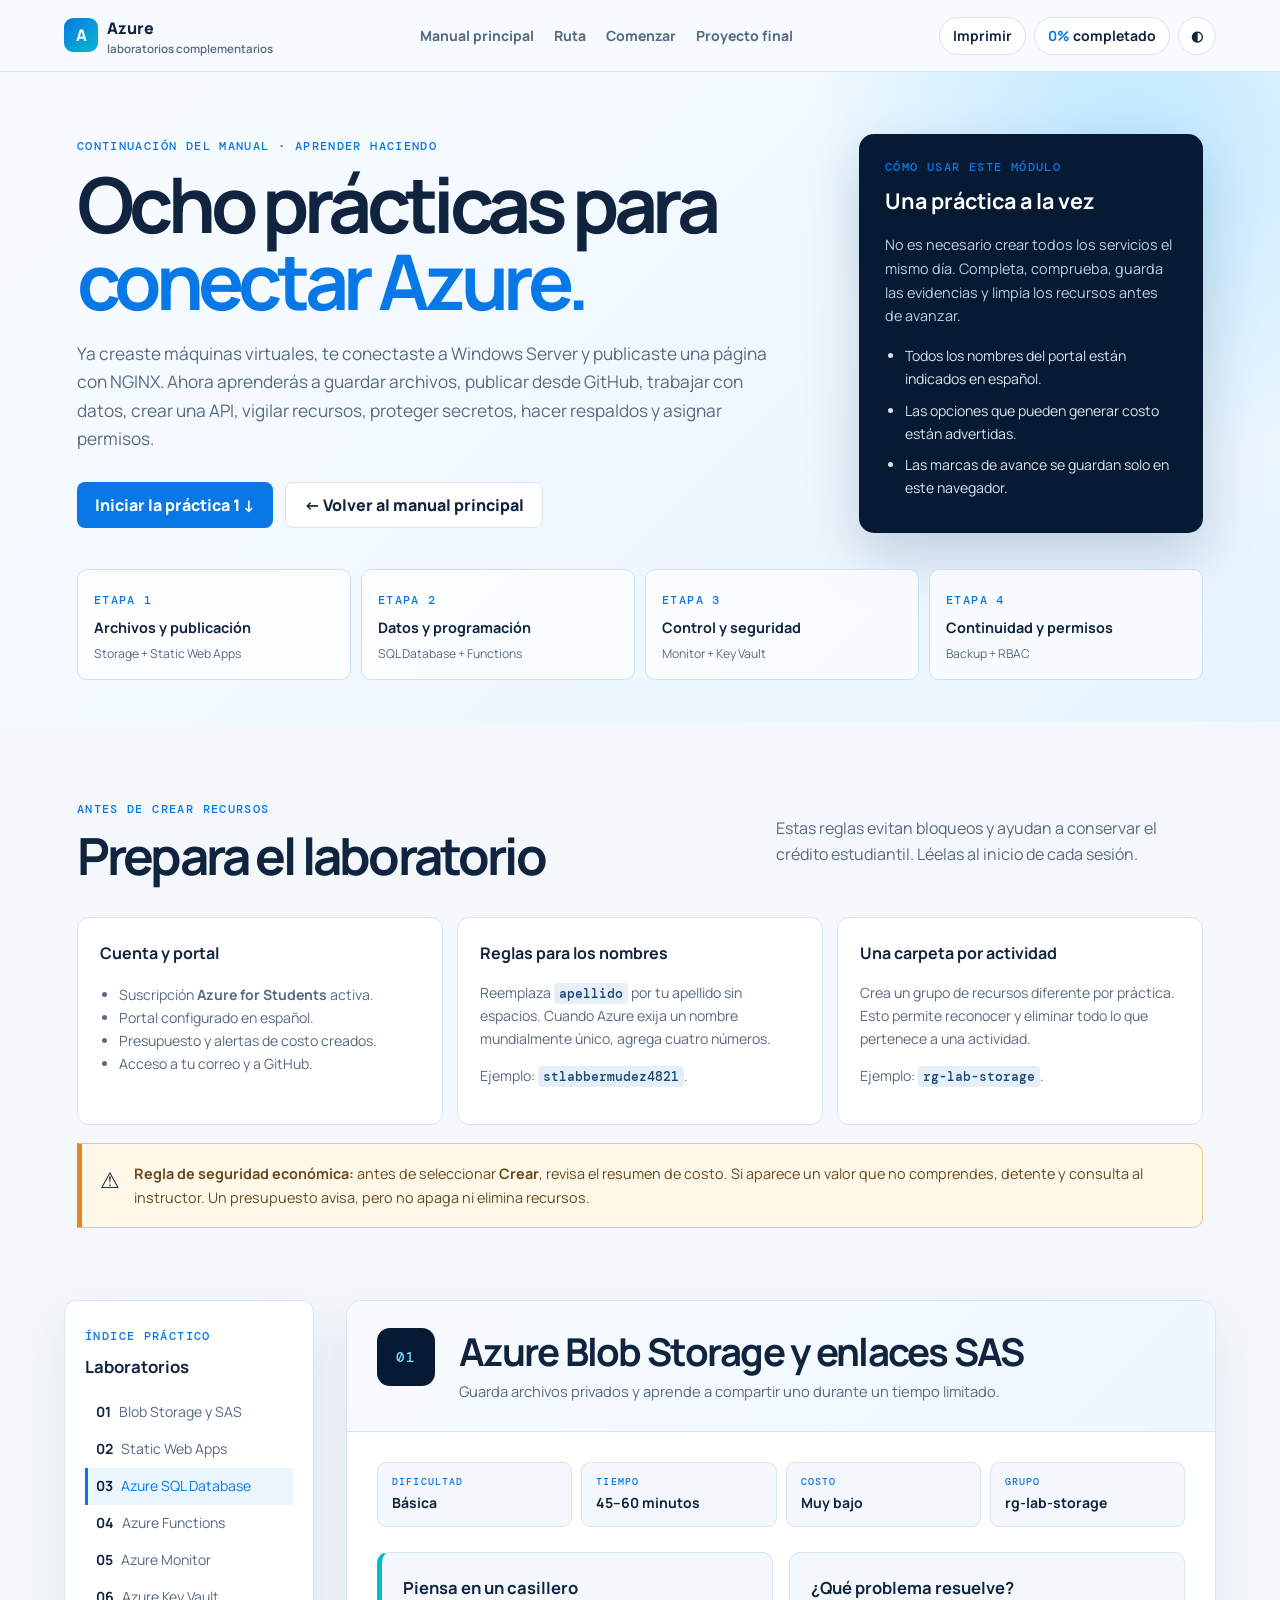
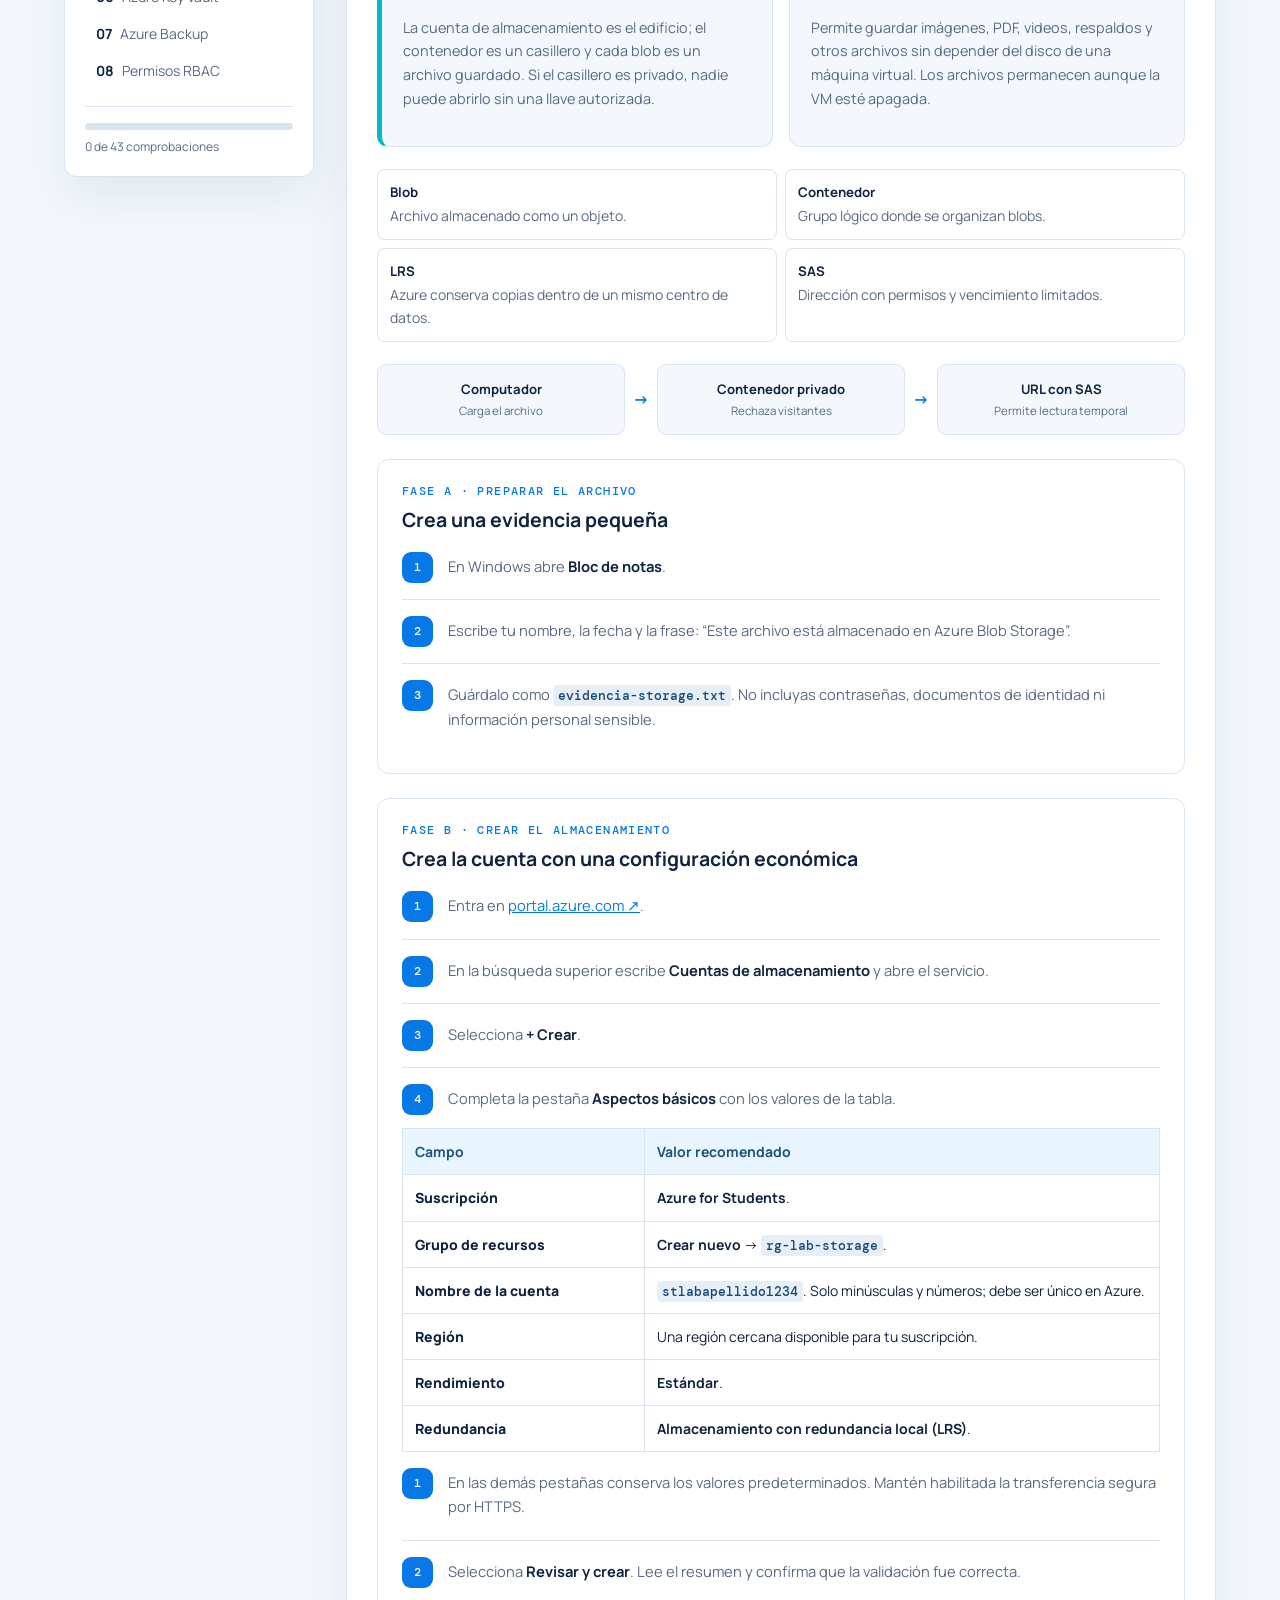
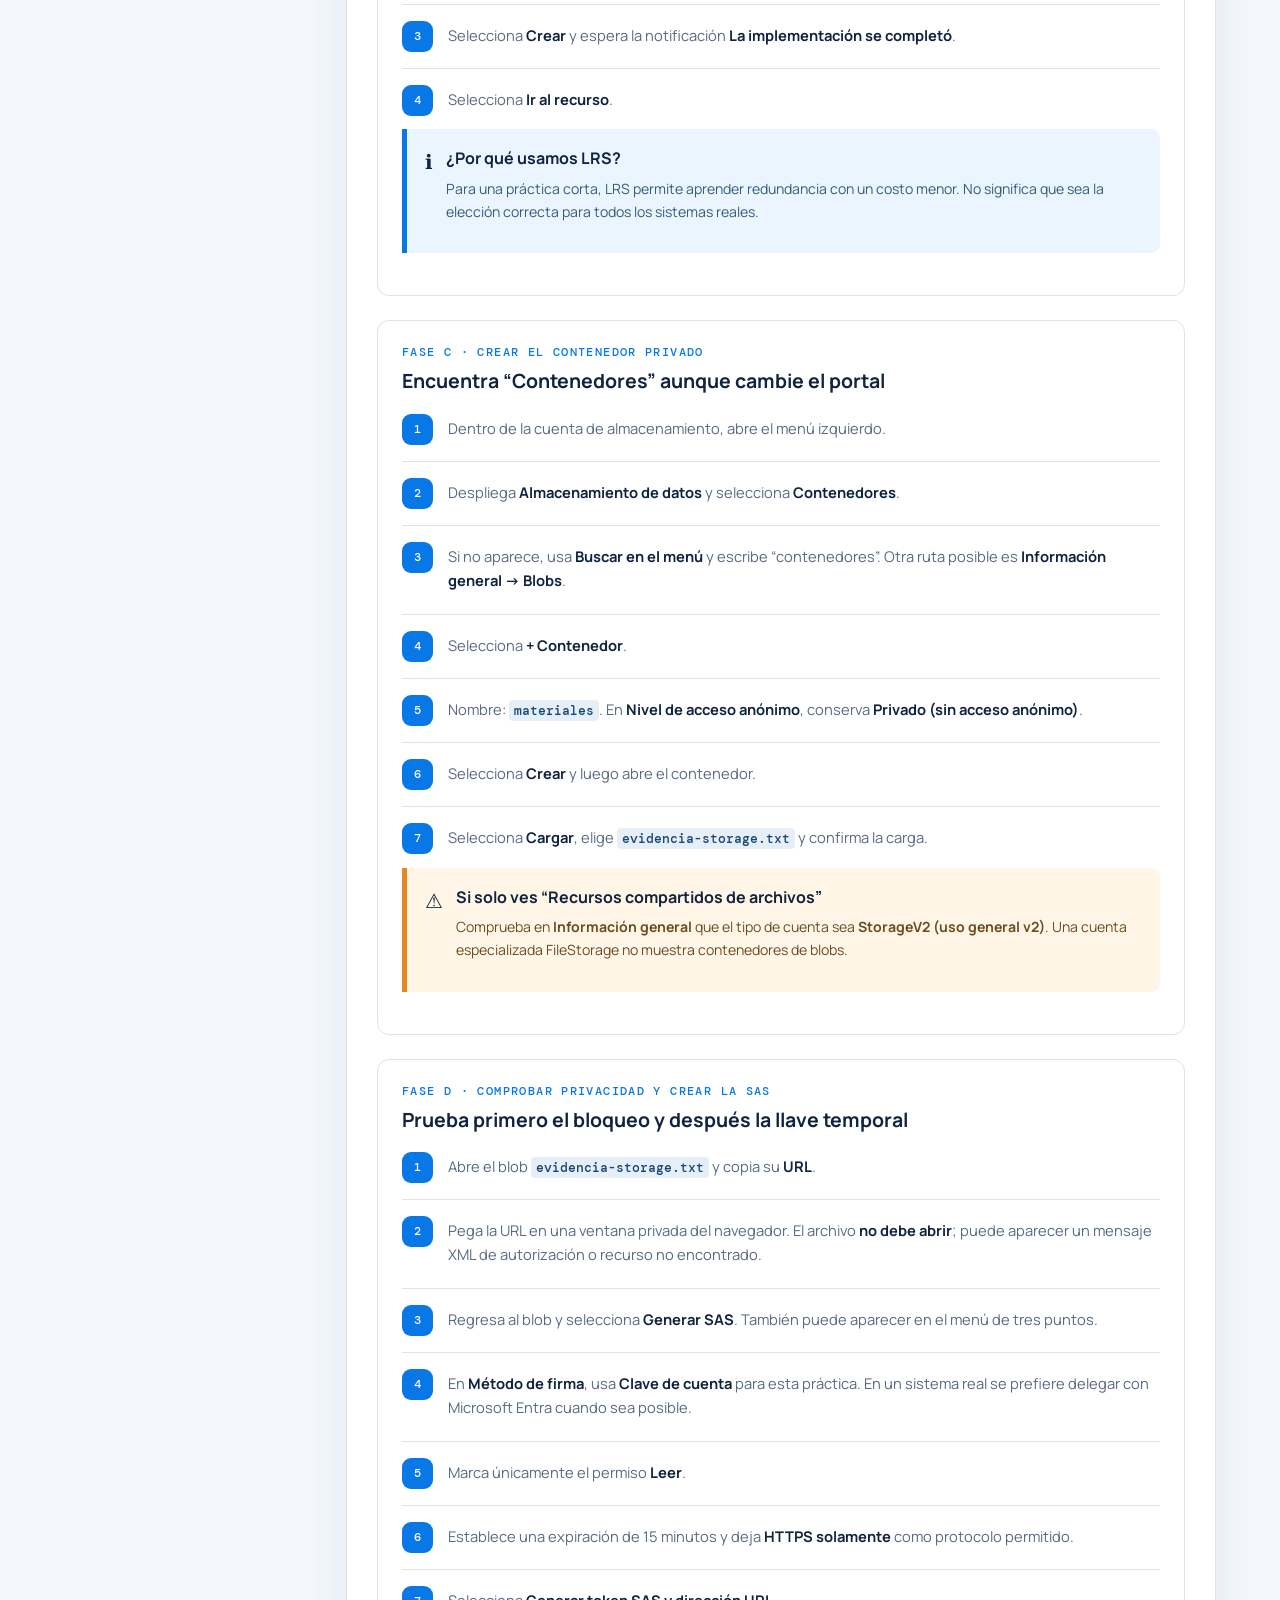
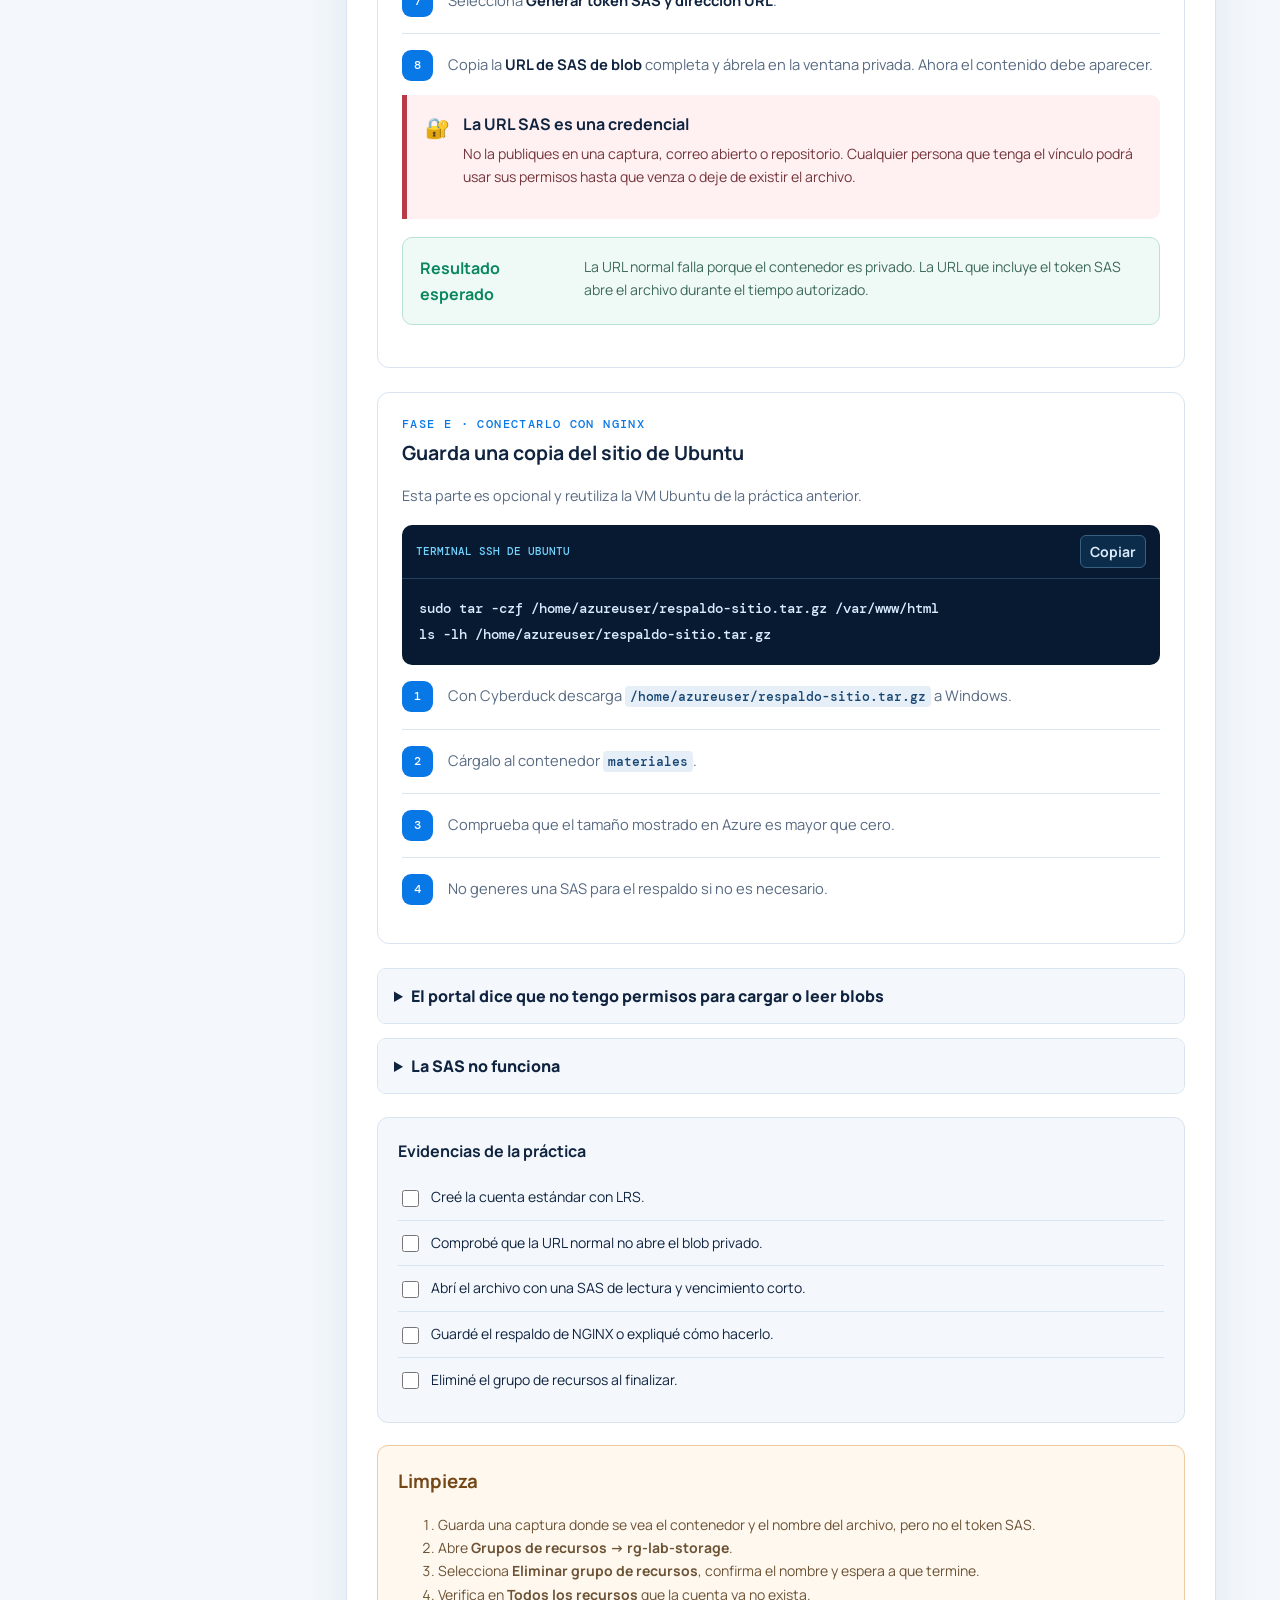
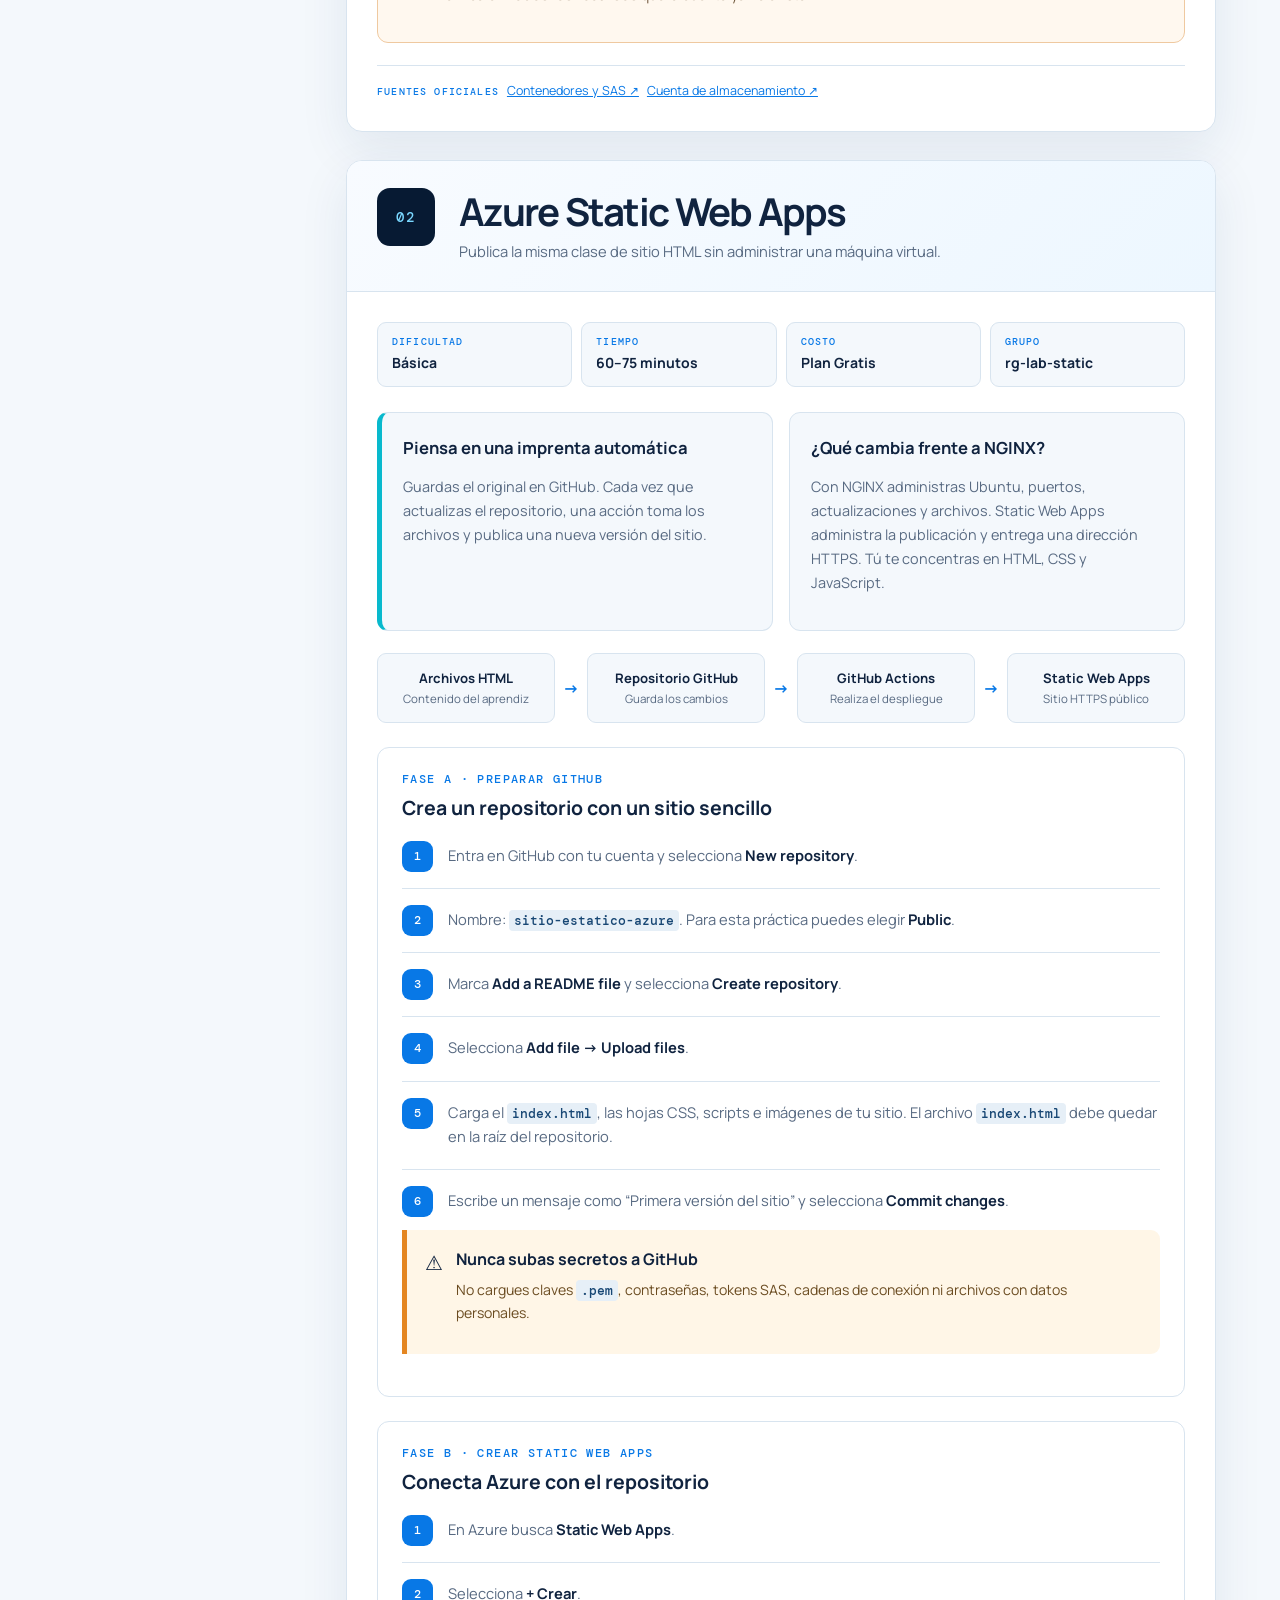
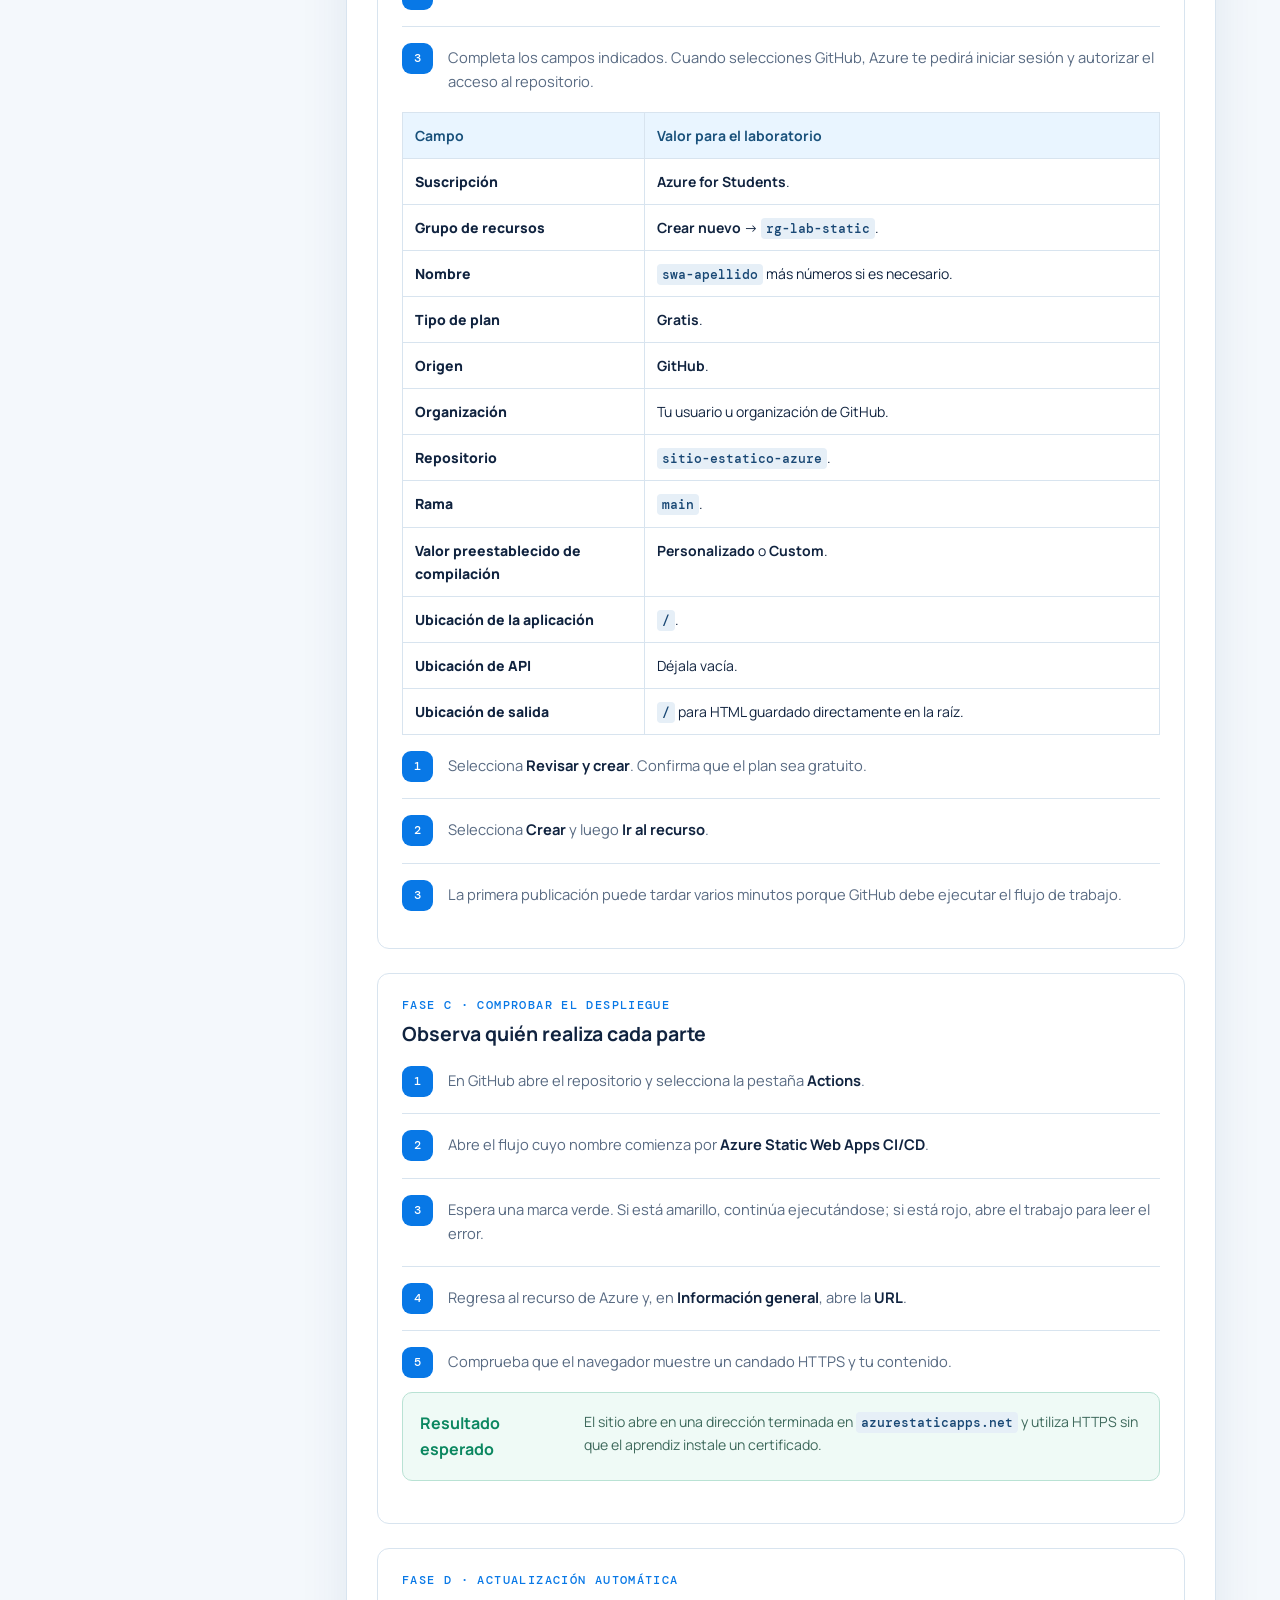
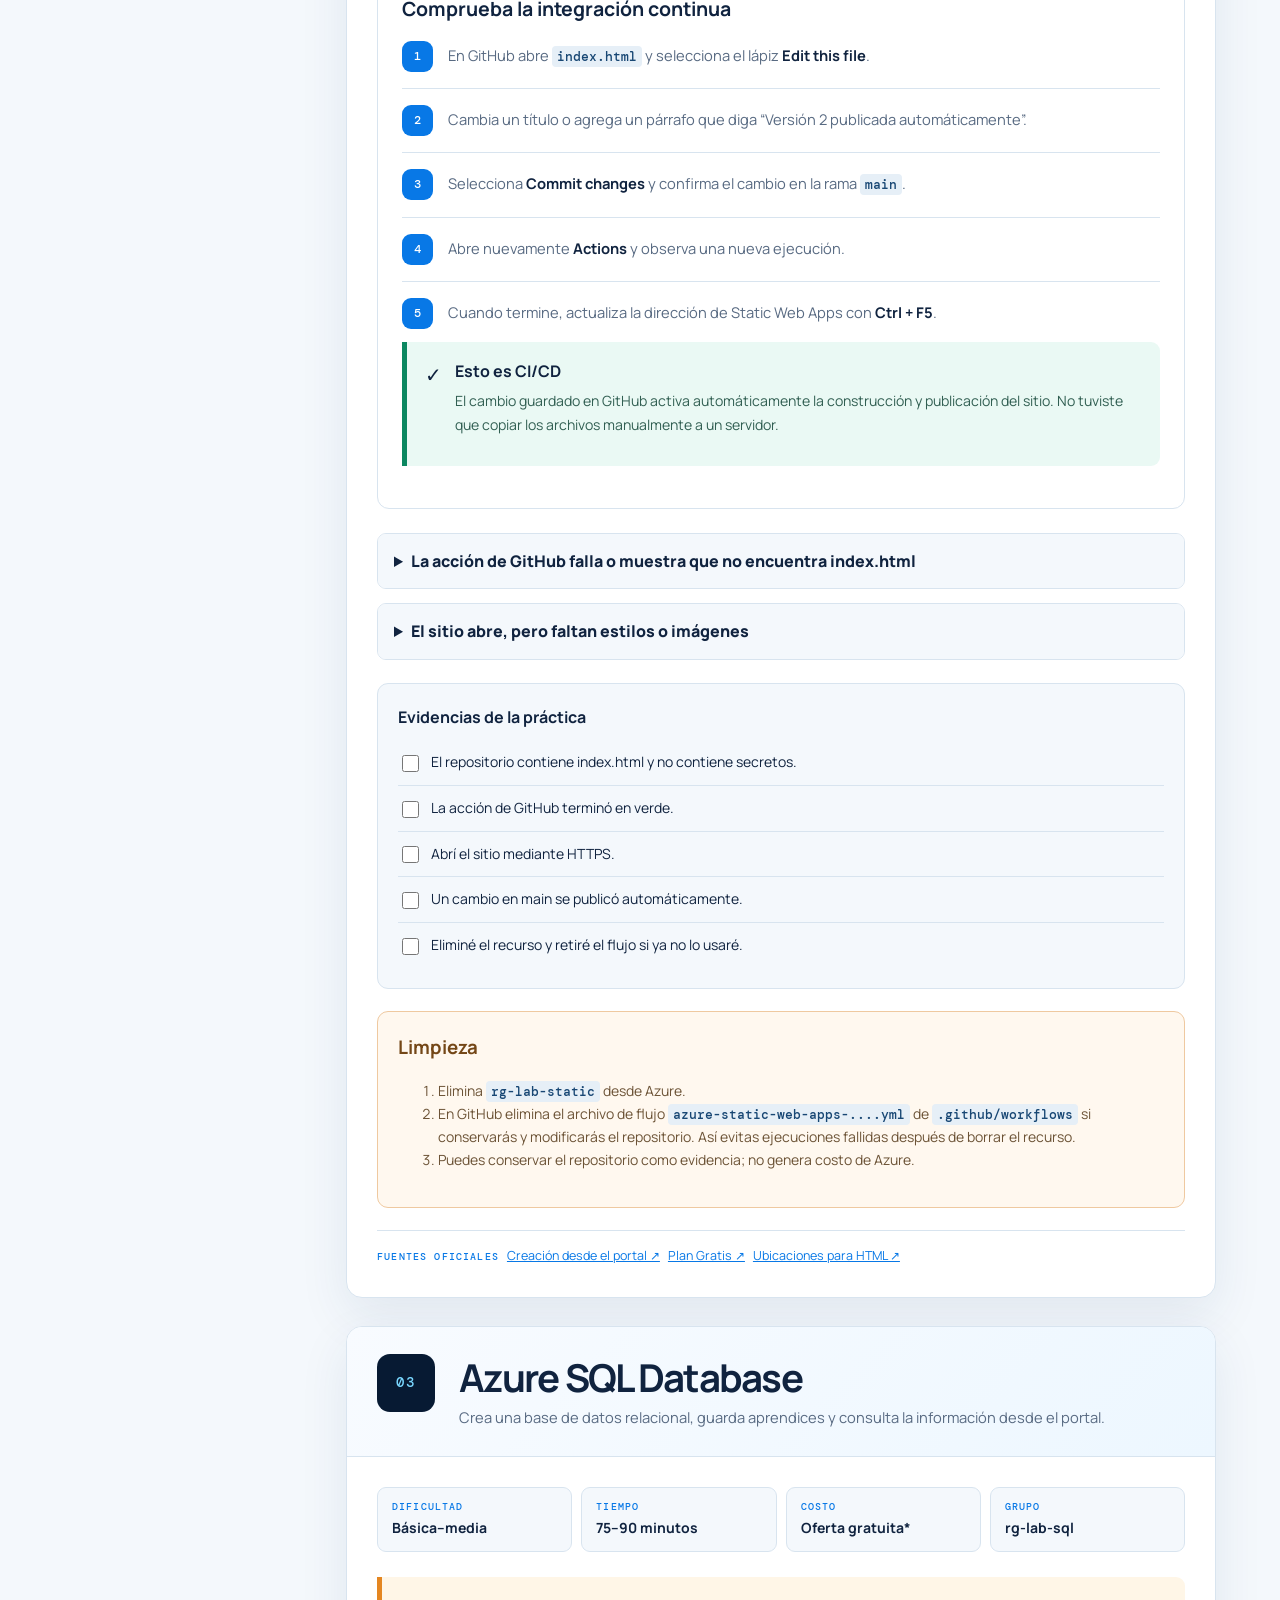
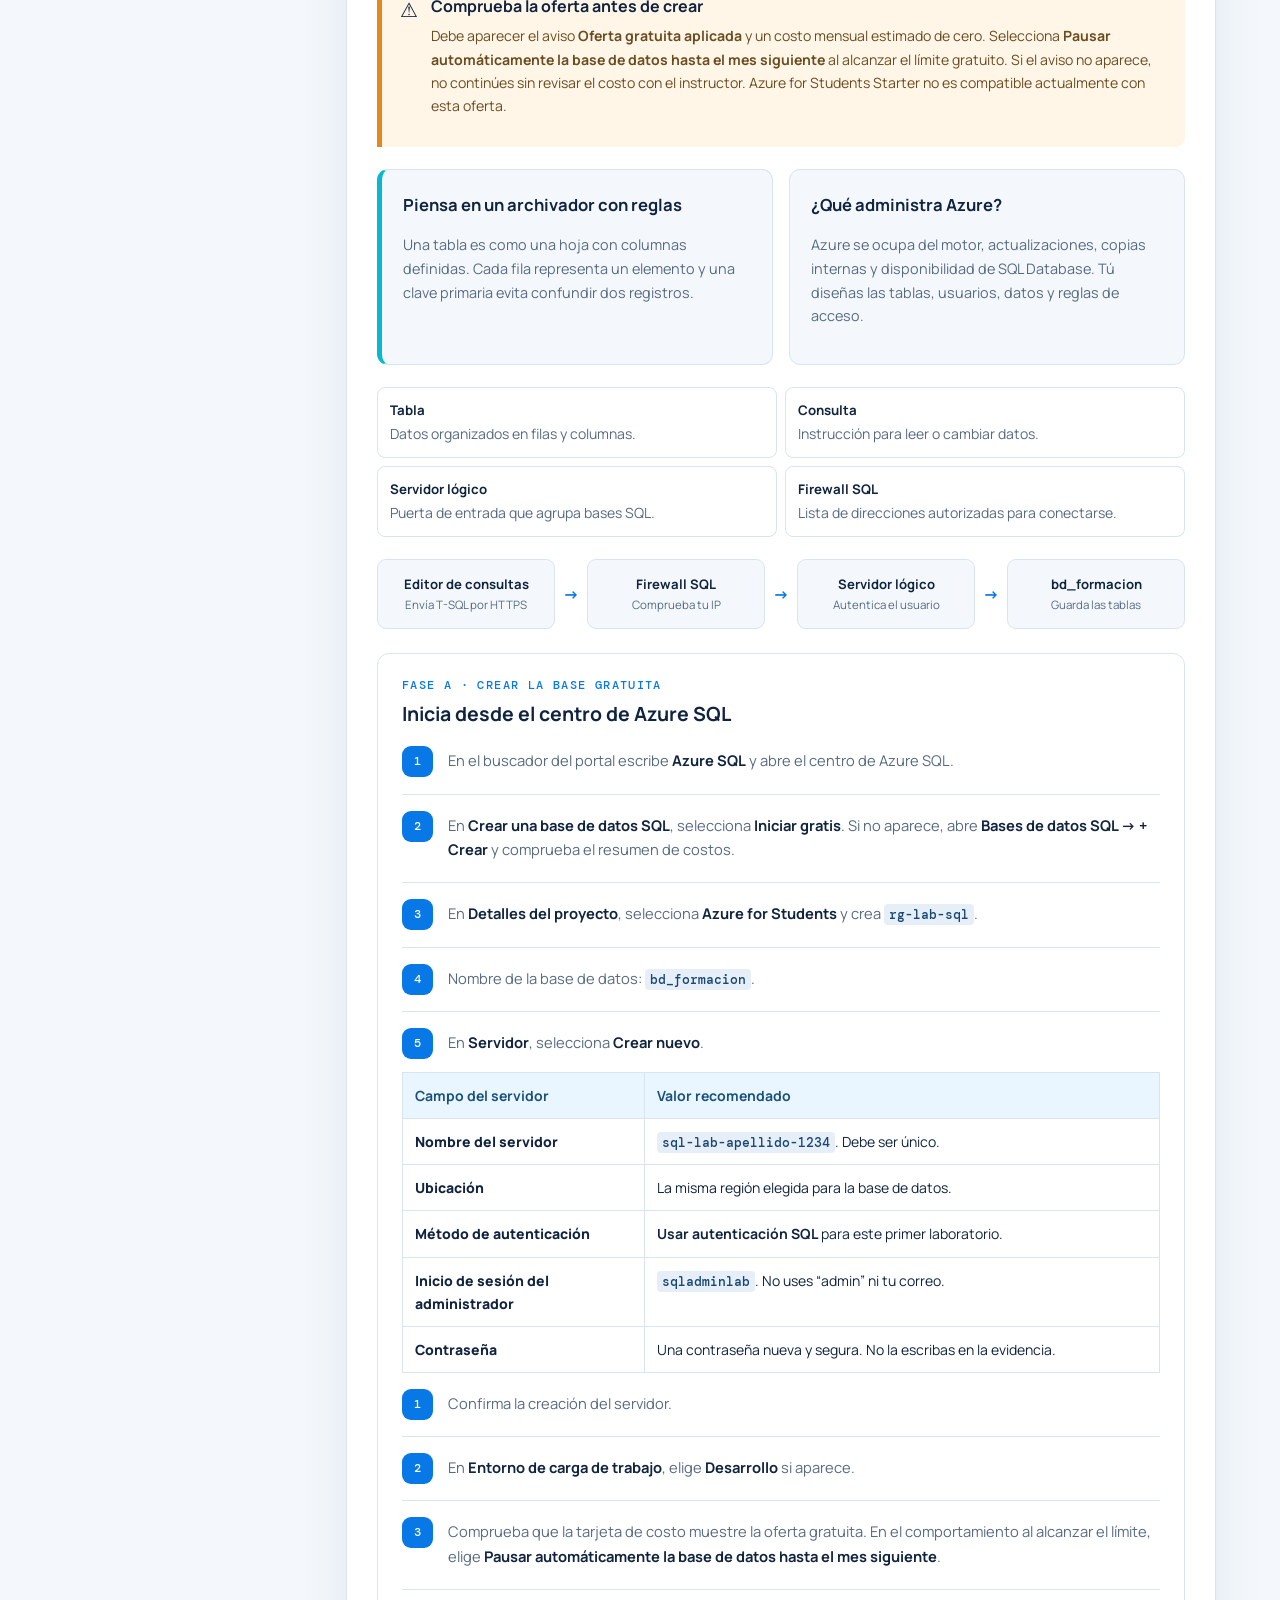
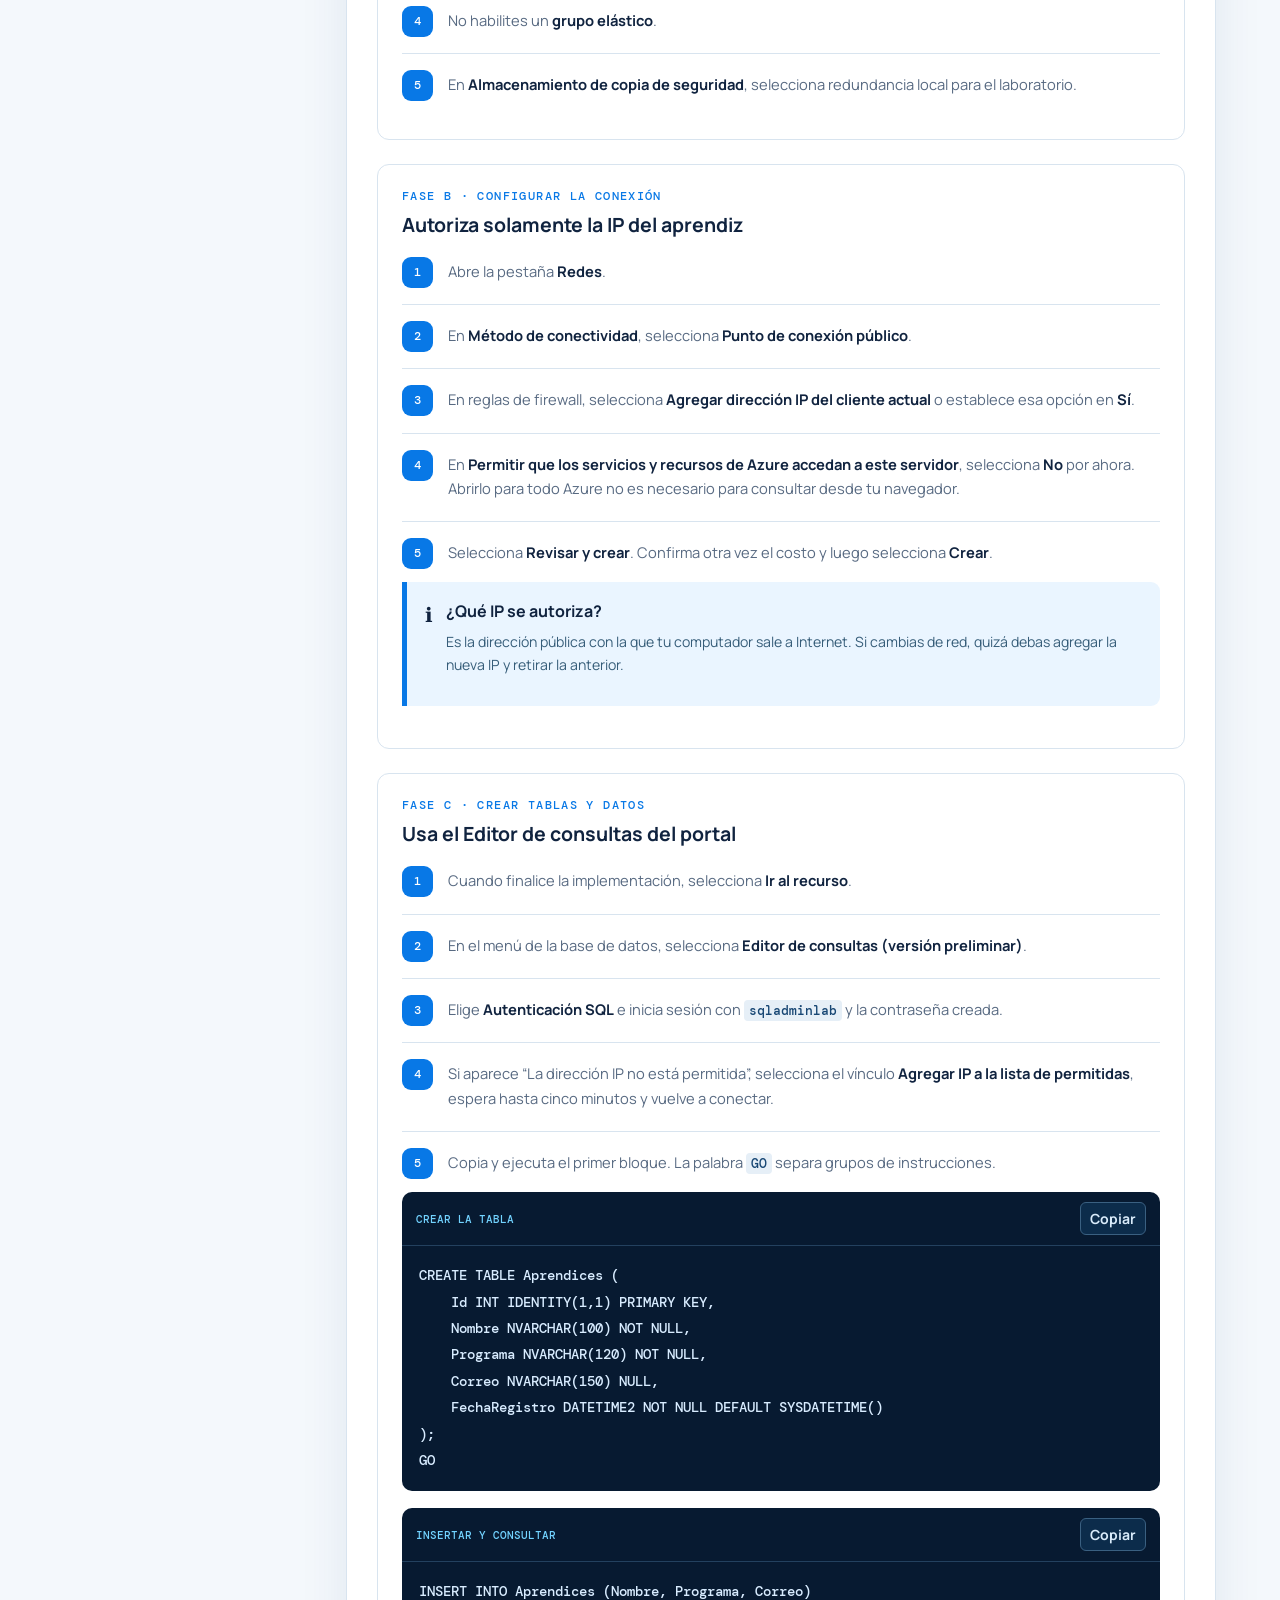
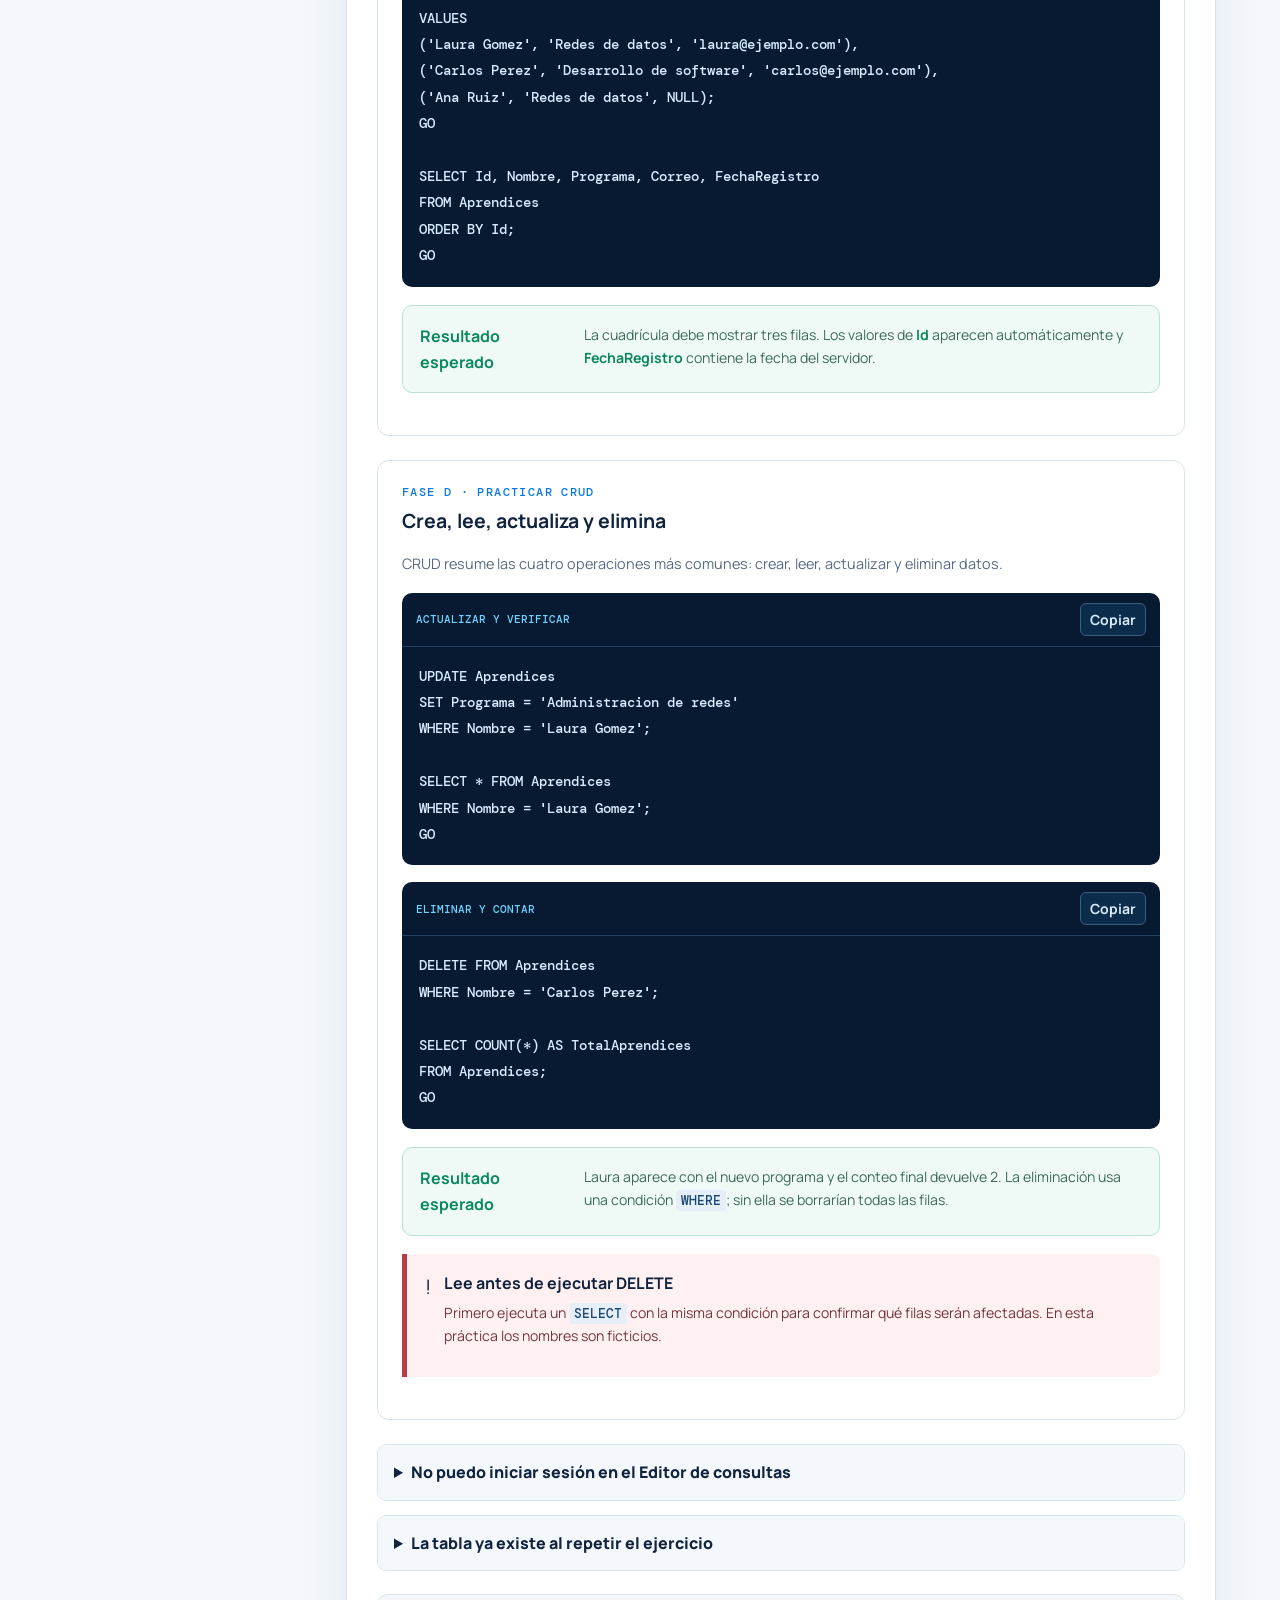
==== practicas-servicios.html @ 6b965ad8 "Añade laboratorios complementarios de Azure" ====
<!doctype html>
<html lang="es">
<head>
  <meta charset="utf-8">
  <meta name="viewport" content="width=device-width,initial-scale=1">
  <meta name="description" content="Ocho prácticas complementarias de Azure para estudiantes, explicadas paso a paso con el portal en español.">
  <meta name="theme-color" content="#071a33">
  <title>Prácticas complementarias de Azure · Manual para estudiantes</title>
  <link rel="preconnect" href="https://fonts.googleapis.com">
  <link rel="preconnect" href="https://fonts.gstatic.com" crossorigin>
  <link href="https://fonts.googleapis.com/css2?family=DM+Mono:wght@400;500&family=Manrope:wght@400;500;600;700;800&display=swap" rel="stylesheet">
  <link rel="stylesheet" href="practicas-servicios.css">
</head>
<body>
  <a class="skip" href="#contenido">Saltar al contenido</a>
  <header class="lab-nav">
    <a class="brand" href="index.html"><span class="brand-mark">A</span><span>Azure <small>laboratorios complementarios</small></span></a>
    <nav aria-label="Navegación principal"><a href="index.html">Manual principal</a><a href="#ruta">Ruta</a><a href="#lab-storage">Comenzar</a><a href="#proyecto-final">Proyecto final</a></nav>
    <div class="nav-tools"><button id="printGuide">Imprimir</button><button class="progress-button" id="progressButton"><b id="progressValue">0%</b> <span>completado</span></button><button id="theme" aria-label="Cambiar tema">◐</button></div>
  </header>

  <main id="contenido">
    <section class="lab-hero">
      <div class="hero-grid">
        <div>
          <div class="eyebrow">CONTINUACIÓN DEL MANUAL · APRENDER HACIENDO</div>
          <h1>Ocho prácticas para <em>conectar Azure.</em></h1>
          <p class="lead">Ya creaste máquinas virtuales, te conectaste a Windows Server y publicaste una página con NGINX. Ahora aprenderás a guardar archivos, publicar desde GitHub, trabajar con datos, crear una API, vigilar recursos, proteger secretos, hacer respaldos y asignar permisos.</p>
          <div class="hero-actions"><a class="button" href="#lab-storage">Iniciar la práctica 1 ↓</a><a class="button secondary" href="index.html">← Volver al manual principal</a></div>
        </div>
        <aside class="hero-panel">
          <div class="eyebrow">CÓMO USAR ESTE MÓDULO</div>
          <h2>Una práctica a la vez</h2>
          <p>No es necesario crear todos los servicios el mismo día. Completa, comprueba, guarda las evidencias y limpia los recursos antes de avanzar.</p>
          <ul><li>Todos los nombres del portal están indicados en español.</li><li>Las opciones que pueden generar costo están advertidas.</li><li>Las marcas de avance se guardan solo en este navegador.</li></ul>
        </aside>
      </div>
      <div class="route-strip" id="ruta">
        <div class="route-card"><span>ETAPA 1</span><b>Archivos y publicación</b><small>Storage + Static Web Apps</small></div>
        <div class="route-card"><span>ETAPA 2</span><b>Datos y programación</b><small>SQL Database + Functions</small></div>
        <div class="route-card"><span>ETAPA 3</span><b>Control y seguridad</b><small>Monitor + Key Vault</small></div>
        <div class="route-card"><span>ETAPA 4</span><b>Continuidad y permisos</b><small>Backup + RBAC</small></div>
      </div>
    </section>

    <section class="preflight">
      <div class="section-title"><div><span class="section-label">ANTES DE CREAR RECURSOS</span><h2>Prepara el laboratorio</h2></div><p>Estas reglas evitan bloqueos y ayudan a conservar el crédito estudiantil. Léelas al inicio de cada sesión.</p></div>
      <div class="preflight-grid">
        <article class="preflight-card"><h3>Cuenta y portal</h3><ul><li>Suscripción <b>Azure for Students</b> activa.</li><li>Portal configurado en español.</li><li>Presupuesto y alertas de costo creados.</li><li>Acceso a tu correo y a GitHub.</li></ul></article>
        <article class="preflight-card"><h3>Reglas para los nombres</h3><p>Reemplaza <code>apellido</code> por tu apellido sin espacios. Cuando Azure exija un nombre mundialmente único, agrega cuatro números.</p><p>Ejemplo: <code>stlabbermudez4821</code>.</p></article>
        <article class="preflight-card"><h3>Una carpeta por actividad</h3><p>Crea un grupo de recursos diferente por práctica. Esto permite reconocer y eliminar todo lo que pertenece a una actividad.</p><p>Ejemplo: <code>rg-lab-storage</code>.</p></article>
      </div>
      <div class="budget-banner"><span>⚠</span><p><b>Regla de seguridad económica:</b> antes de seleccionar <b>Crear</b>, revisa el resumen de costo. Si aparece un valor que no comprendes, detente y consulta al instructor. Un presupuesto avisa, pero no apaga ni elimina recursos.</p></div>
    </section>

    <div class="guide-shell">
      <aside class="side-index">
        <span>ÍNDICE PRÁCTICO</span>
        <h2>Laboratorios</h2>
        <a href="#lab-storage"><b>01</b> Blob Storage y SAS</a>
        <a href="#lab-static"><b>02</b> Static Web Apps</a>
        <a href="#lab-sql"><b>03</b> Azure SQL Database</a>
        <a href="#lab-functions"><b>04</b> Azure Functions</a>
        <a href="#lab-monitor"><b>05</b> Azure Monitor</a>
        <a href="#lab-keyvault"><b>06</b> Azure Key Vault</a>
        <a href="#lab-backup"><b>07</b> Azure Backup</a>
        <a href="#lab-rbac"><b>08</b> Permisos RBAC</a>
        <div class="side-progress"><div><i id="sideProgressBar"></i></div><p id="sideProgressText">0 comprobaciones</p></div>
      </aside>

      <div class="guide-content">
        <section class="lab-section" id="lab-storage">
          <header class="lab-head"><div class="lab-number">01</div><div><h2>Azure Blob Storage y enlaces SAS</h2><p>Guarda archivos privados y aprende a compartir uno durante un tiempo limitado.</p></div></header>
          <div class="lab-body">
            <div class="meta-row"><div class="meta"><small>DIFICULTAD</small><b>Básica</b></div><div class="meta"><small>TIEMPO</small><b>45–60 minutos</b></div><div class="meta"><small>COSTO</small><b>Muy bajo</b></div><div class="meta"><small>GRUPO</small><b>rg-lab-storage</b></div></div>

            <div class="concept-grid">
              <article class="analogy-card"><h3>Piensa en un casillero</h3><p>La cuenta de almacenamiento es el edificio; el contenedor es un casillero y cada blob es un archivo guardado. Si el casillero es privado, nadie puede abrirlo sin una llave autorizada.</p></article>
              <article class="concept-card"><h3>¿Qué problema resuelve?</h3><p>Permite guardar imágenes, PDF, videos, respaldos y otros archivos sin depender del disco de una máquina virtual. Los archivos permanecen aunque la VM esté apagada.</p></article>
            </div>
            <div class="term-list">
              <div class="term"><b>Blob</b><span>Archivo almacenado como un objeto.</span></div>
              <div class="term"><b>Contenedor</b><span>Grupo lógico donde se organizan blobs.</span></div>
              <div class="term"><b>LRS</b><span>Azure conserva copias dentro de un mismo centro de datos.</span></div>
              <div class="term"><b>SAS</b><span>Dirección con permisos y vencimiento limitados.</span></div>
            </div>
            <div class="flow" aria-label="Flujo de acceso a un blob"><div><b>Computador</b><small>Carga el archivo</small></div><i>→</i><div><b>Contenedor privado</b><small>Rechaza visitantes</small></div><i>→</i><div><b>URL con SAS</b><small>Permite lectura temporal</small></div></div>

            <article class="phase">
              <span>FASE A · PREPARAR EL ARCHIVO</span><h3>Crea una evidencia pequeña</h3>
              <ol class="steps"><li>En Windows abre <b>Bloc de notas</b>.</li><li>Escribe tu nombre, la fecha y la frase: “Este archivo está almacenado en Azure Blob Storage”.</li><li>Guárdalo como <code>evidencia-storage.txt</code>. No incluyas contraseñas, documentos de identidad ni información personal sensible.</li></ol>
            </article>

            <article class="phase">
              <span>FASE B · CREAR EL ALMACENAMIENTO</span><h3>Crea la cuenta con una configuración económica</h3>
              <ol class="steps"><li>Entra en <a href="https://portal.azure.com/" target="_blank" rel="noopener">portal.azure.com ↗</a>.</li><li>En la búsqueda superior escribe <b>Cuentas de almacenamiento</b> y abre el servicio.</li><li>Selecciona <b>+ Crear</b>.</li><li>Completa la pestaña <b>Aspectos básicos</b> con los valores de la tabla.</li></ol>
              <table class="field-table"><thead><tr><th>Campo</th><th>Valor recomendado</th></tr></thead><tbody><tr><td>Suscripción</td><td><b>Azure for Students</b>.</td></tr><tr><td>Grupo de recursos</td><td><b>Crear nuevo</b> → <code>rg-lab-storage</code>.</td></tr><tr><td>Nombre de la cuenta</td><td><code>stlabapellido1234</code>. Solo minúsculas y números; debe ser único en Azure.</td></tr><tr><td>Región</td><td>Una región cercana disponible para tu suscripción.</td></tr><tr><td>Rendimiento</td><td><b>Estándar</b>.</td></tr><tr><td>Redundancia</td><td><b>Almacenamiento con redundancia local (LRS)</b>.</td></tr></tbody></table>
              <ol class="steps"><li>En las demás pestañas conserva los valores predeterminados. Mantén habilitada la transferencia segura por HTTPS.</li><li>Selecciona <b>Revisar y crear</b>. Lee el resumen y confirma que la validación fue correcta.</li><li>Selecciona <b>Crear</b> y espera la notificación <b>La implementación se completó</b>.</li><li>Selecciona <b>Ir al recurso</b>.</li></ol>
              <div class="callout"><span>ℹ</span><div><h4>¿Por qué usamos LRS?</h4><p>Para una práctica corta, LRS permite aprender redundancia con un costo menor. No significa que sea la elección correcta para todos los sistemas reales.</p></div></div>
            </article>

            <article class="phase">
              <span>FASE C · CREAR EL CONTENEDOR PRIVADO</span><h3>Encuentra “Contenedores” aunque cambie el portal</h3>
              <ol class="steps"><li>Dentro de la cuenta de almacenamiento, abre el menú izquierdo.</li><li>Despliega <b>Almacenamiento de datos</b> y selecciona <b>Contenedores</b>.</li><li>Si no aparece, usa <b>Buscar en el menú</b> y escribe “contenedores”. Otra ruta posible es <b>Información general → Blobs</b>.</li><li>Selecciona <b>+ Contenedor</b>.</li><li>Nombre: <code>materiales</code>. En <b>Nivel de acceso anónimo</b>, conserva <b>Privado (sin acceso anónimo)</b>.</li><li>Selecciona <b>Crear</b> y luego abre el contenedor.</li><li>Selecciona <b>Cargar</b>, elige <code>evidencia-storage.txt</code> y confirma la carga.</li></ol>
              <div class="callout warning"><span>⚠</span><div><h4>Si solo ves “Recursos compartidos de archivos”</h4><p>Comprueba en <b>Información general</b> que el tipo de cuenta sea <b>StorageV2 (uso general v2)</b>. Una cuenta especializada FileStorage no muestra contenedores de blobs.</p></div></div>
            </article>

            <article class="phase">
              <span>FASE D · COMPROBAR PRIVACIDAD Y CREAR LA SAS</span><h3>Prueba primero el bloqueo y después la llave temporal</h3>
              <ol class="steps"><li>Abre el blob <code>evidencia-storage.txt</code> y copia su <b>URL</b>.</li><li>Pega la URL en una ventana privada del navegador. El archivo <b>no debe abrir</b>; puede aparecer un mensaje XML de autorización o recurso no encontrado.</li><li>Regresa al blob y selecciona <b>Generar SAS</b>. También puede aparecer en el menú de tres puntos.</li><li>En <b>Método de firma</b>, usa <b>Clave de cuenta</b> para esta práctica. En un sistema real se prefiere delegar con Microsoft Entra cuando sea posible.</li><li>Marca únicamente el permiso <b>Leer</b>.</li><li>Establece una expiración de 15 minutos y deja <b>HTTPS solamente</b> como protocolo permitido.</li><li>Selecciona <b>Generar token SAS y dirección URL</b>.</li><li>Copia la <b>URL de SAS de blob</b> completa y ábrela en la ventana privada. Ahora el contenido debe aparecer.</li></ol>
              <div class="callout danger"><span>🔐</span><div><h4>La URL SAS es una credencial</h4><p>No la publiques en una captura, correo abierto o repositorio. Cualquier persona que tenga el vínculo podrá usar sus permisos hasta que venza o deje de existir el archivo.</p></div></div>
              <div class="expected"><b>Resultado esperado</b><p>La URL normal falla porque el contenedor es privado. La URL que incluye el token SAS abre el archivo durante el tiempo autorizado.</p></div>
            </article>

            <article class="phase">
              <span>FASE E · CONECTARLO CON NGINX</span><h3>Guarda una copia del sitio de Ubuntu</h3>
              <p>Esta parte es opcional y reutiliza la VM Ubuntu de la práctica anterior.</p>
              <div class="code-box"><header><span>TERMINAL SSH DE UBUNTU</span><button class="copy-button">Copiar</button></header><pre><code>sudo tar -czf /home/azureuser/respaldo-sitio.tar.gz /var/www/html
ls -lh /home/azureuser/respaldo-sitio.tar.gz</code></pre></div>
              <ol class="steps"><li>Con Cyberduck descarga <code>/home/azureuser/respaldo-sitio.tar.gz</code> a Windows.</li><li>Cárgalo al contenedor <code>materiales</code>.</li><li>Comprueba que el tamaño mostrado en Azure es mayor que cero.</li><li>No generes una SAS para el respaldo si no es necesario.</li></ol>
            </article>

            <details class="trouble"><summary>El portal dice que no tengo permisos para cargar o leer blobs</summary><div><p>Los permisos para administrar la cuenta y los permisos para leer sus datos son diferentes. En <b>Control de acceso (IAM)</b> comprueba que tu usuario tenga un rol de datos como <b>Colaborador de datos de Storage Blob</b>. Las asignaciones pueden tardar algunos minutos en aplicarse.</p></div></details>
            <details class="trouble"><summary>La SAS no funciona</summary><div><ul><li>Copia la URL completa, incluido todo lo que aparece después del signo <code>?</code>.</li><li>Comprueba que el permiso <b>Leer</b> esté marcado.</li><li>Revisa que la hora de expiración no haya pasado y que tu computador tenga la hora correcta.</li><li>Usa <code>https://</code>, no cambies manualmente la dirección.</li></ul></div></details>

            <div class="evidence"><h3>Evidencias de la práctica</h3><label><input id="s1-account" type="checkbox" data-lab-check> Creé la cuenta estándar con LRS.</label><label><input id="s1-private" type="checkbox" data-lab-check> Comprobé que la URL normal no abre el blob privado.</label><label><input id="s1-sas" type="checkbox" data-lab-check> Abrí el archivo con una SAS de lectura y vencimiento corto.</label><label><input id="s1-backup" type="checkbox" data-lab-check> Guardé el respaldo de NGINX o expliqué cómo hacerlo.</label><label><input id="s1-clean" type="checkbox" data-lab-check> Eliminé el grupo de recursos al finalizar.</label></div>
            <div class="cleanup"><h3>Limpieza</h3><ol><li>Guarda una captura donde se vea el contenedor y el nombre del archivo, pero no el token SAS.</li><li>Abre <b>Grupos de recursos → rg-lab-storage</b>.</li><li>Selecciona <b>Eliminar grupo de recursos</b>, confirma el nombre y espera a que termine.</li><li>Verifica en <b>Todos los recursos</b> que la cuenta ya no exista.</li></ol></div>
            <p class="source-line"><span>FUENTES OFICIALES</span><a href="https://learn.microsoft.com/es-es/azure/storage/blobs/blob-containers-portal" target="_blank" rel="noopener">Contenedores y SAS ↗</a><a href="https://learn.microsoft.com/es-es/azure/storage/common/storage-account-overview" target="_blank" rel="noopener">Cuenta de almacenamiento ↗</a></p>
          </div>
        </section>

        <section class="lab-section" id="lab-static">
          <header class="lab-head"><div class="lab-number">02</div><div><h2>Azure Static Web Apps</h2><p>Publica la misma clase de sitio HTML sin administrar una máquina virtual.</p></div></header>
          <div class="lab-body">
            <div class="meta-row"><div class="meta"><small>DIFICULTAD</small><b>Básica</b></div><div class="meta"><small>TIEMPO</small><b>60–75 minutos</b></div><div class="meta"><small>COSTO</small><b>Plan Gratis</b></div><div class="meta"><small>GRUPO</small><b>rg-lab-static</b></div></div>
            <div class="concept-grid"><article class="analogy-card"><h3>Piensa en una imprenta automática</h3><p>Guardas el original en GitHub. Cada vez que actualizas el repositorio, una acción toma los archivos y publica una nueva versión del sitio.</p></article><article class="concept-card"><h3>¿Qué cambia frente a NGINX?</h3><p>Con NGINX administras Ubuntu, puertos, actualizaciones y archivos. Static Web Apps administra la publicación y entrega una dirección HTTPS. Tú te concentras en HTML, CSS y JavaScript.</p></article></div>
            <div class="flow"><div><b>Archivos HTML</b><small>Contenido del aprendiz</small></div><i>→</i><div><b>Repositorio GitHub</b><small>Guarda los cambios</small></div><i>→</i><div><b>GitHub Actions</b><small>Realiza el despliegue</small></div><i>→</i><div><b>Static Web Apps</b><small>Sitio HTTPS público</small></div></div>

            <article class="phase">
              <span>FASE A · PREPARAR GITHUB</span><h3>Crea un repositorio con un sitio sencillo</h3>
              <ol class="steps"><li>Entra en GitHub con tu cuenta y selecciona <b>New repository</b>.</li><li>Nombre: <code>sitio-estatico-azure</code>. Para esta práctica puedes elegir <b>Public</b>.</li><li>Marca <b>Add a README file</b> y selecciona <b>Create repository</b>.</li><li>Selecciona <b>Add file → Upload files</b>.</li><li>Carga el <code>index.html</code>, las hojas CSS, scripts e imágenes de tu sitio. El archivo <code>index.html</code> debe quedar en la raíz del repositorio.</li><li>Escribe un mensaje como “Primera versión del sitio” y selecciona <b>Commit changes</b>.</li></ol>
              <div class="callout warning"><span>⚠</span><div><h4>Nunca subas secretos a GitHub</h4><p>No cargues claves <code>.pem</code>, contraseñas, tokens SAS, cadenas de conexión ni archivos con datos personales.</p></div></div>
            </article>

            <article class="phase">
              <span>FASE B · CREAR STATIC WEB APPS</span><h3>Conecta Azure con el repositorio</h3>
              <ol class="steps"><li>En Azure busca <b>Static Web Apps</b>.</li><li>Selecciona <b>+ Crear</b>.</li><li>Completa los campos indicados. Cuando selecciones GitHub, Azure te pedirá iniciar sesión y autorizar el acceso al repositorio.</li></ol>
              <table class="field-table"><thead><tr><th>Campo</th><th>Valor para el laboratorio</th></tr></thead><tbody><tr><td>Suscripción</td><td><b>Azure for Students</b>.</td></tr><tr><td>Grupo de recursos</td><td><b>Crear nuevo</b> → <code>rg-lab-static</code>.</td></tr><tr><td>Nombre</td><td><code>swa-apellido</code> más números si es necesario.</td></tr><tr><td>Tipo de plan</td><td><b>Gratis</b>.</td></tr><tr><td>Origen</td><td><b>GitHub</b>.</td></tr><tr><td>Organización</td><td>Tu usuario u organización de GitHub.</td></tr><tr><td>Repositorio</td><td><code>sitio-estatico-azure</code>.</td></tr><tr><td>Rama</td><td><code>main</code>.</td></tr><tr><td>Valor preestablecido de compilación</td><td><b>Personalizado</b> o <b>Custom</b>.</td></tr><tr><td>Ubicación de la aplicación</td><td><code>/</code>.</td></tr><tr><td>Ubicación de API</td><td>Déjala vacía.</td></tr><tr><td>Ubicación de salida</td><td><code>/</code> para HTML guardado directamente en la raíz.</td></tr></tbody></table>
              <ol class="steps"><li>Selecciona <b>Revisar y crear</b>. Confirma que el plan sea gratuito.</li><li>Selecciona <b>Crear</b> y luego <b>Ir al recurso</b>.</li><li>La primera publicación puede tardar varios minutos porque GitHub debe ejecutar el flujo de trabajo.</li></ol>
            </article>

            <article class="phase">
              <span>FASE C · COMPROBAR EL DESPLIEGUE</span><h3>Observa quién realiza cada parte</h3>
              <ol class="steps"><li>En GitHub abre el repositorio y selecciona la pestaña <b>Actions</b>.</li><li>Abre el flujo cuyo nombre comienza por <b>Azure Static Web Apps CI/CD</b>.</li><li>Espera una marca verde. Si está amarillo, continúa ejecutándose; si está rojo, abre el trabajo para leer el error.</li><li>Regresa al recurso de Azure y, en <b>Información general</b>, abre la <b>URL</b>.</li><li>Comprueba que el navegador muestre un candado HTTPS y tu contenido.</li></ol>
              <div class="expected"><b>Resultado esperado</b><p>El sitio abre en una dirección terminada en <code>azurestaticapps.net</code> y utiliza HTTPS sin que el aprendiz instale un certificado.</p></div>
            </article>

            <article class="phase">
              <span>FASE D · ACTUALIZACIÓN AUTOMÁTICA</span><h3>Comprueba la integración continua</h3>
              <ol class="steps"><li>En GitHub abre <code>index.html</code> y selecciona el lápiz <b>Edit this file</b>.</li><li>Cambia un título o agrega un párrafo que diga “Versión 2 publicada automáticamente”.</li><li>Selecciona <b>Commit changes</b> y confirma el cambio en la rama <code>main</code>.</li><li>Abre nuevamente <b>Actions</b> y observa una nueva ejecución.</li><li>Cuando termine, actualiza la dirección de Static Web Apps con <b>Ctrl + F5</b>.</li></ol>
              <div class="callout success"><span>✓</span><div><h4>Esto es CI/CD</h4><p>El cambio guardado en GitHub activa automáticamente la construcción y publicación del sitio. No tuviste que copiar los archivos manualmente a un servidor.</p></div></div>
            </article>

            <details class="trouble"><summary>La acción de GitHub falla o muestra que no encuentra index.html</summary><div><ul><li>Confirma que <code>index.html</code> esté en la raíz del repositorio.</li><li>En el archivo de flujo ubicado en <code>.github/workflows</code>, revisa que <code>app_location</code> apunte a <code>/</code>.</li><li>Para HTML sin compilación, la ubicación de salida es <code>/</code>. Si el portal generó otro valor, corrígelo con cuidado y vuelve a ejecutar el flujo.</li><li>No borres el secreto que Azure agregó al repositorio.</li></ul></div></details>
            <details class="trouble"><summary>El sitio abre, pero faltan estilos o imágenes</summary><div><p>Revisa las mayúsculas y minúsculas. En Internet, <code>Imagenes/logo.png</code> y <code>imagenes/logo.png</code> pueden considerarse rutas diferentes. Usa rutas relativas como <code>css/estilos.css</code>, no rutas de Windows como <code>C:\Mis archivos\...</code>.</p></div></details>

            <div class="evidence"><h3>Evidencias de la práctica</h3><label><input id="s2-repo" type="checkbox" data-lab-check> El repositorio contiene index.html y no contiene secretos.</label><label><input id="s2-deploy" type="checkbox" data-lab-check> La acción de GitHub terminó en verde.</label><label><input id="s2-https" type="checkbox" data-lab-check> Abrí el sitio mediante HTTPS.</label><label><input id="s2-update" type="checkbox" data-lab-check> Un cambio en main se publicó automáticamente.</label><label><input id="s2-clean" type="checkbox" data-lab-check> Eliminé el recurso y retiré el flujo si ya no lo usaré.</label></div>
            <div class="cleanup"><h3>Limpieza</h3><ol><li>Elimina <code>rg-lab-static</code> desde Azure.</li><li>En GitHub elimina el archivo de flujo <code>azure-static-web-apps-....yml</code> de <code>.github/workflows</code> si conservarás y modificarás el repositorio. Así evitas ejecuciones fallidas después de borrar el recurso.</li><li>Puedes conservar el repositorio como evidencia; no genera costo de Azure.</li></ol></div>
            <p class="source-line"><span>FUENTES OFICIALES</span><a href="https://learn.microsoft.com/es-es/azure/static-web-apps/get-started-portal" target="_blank" rel="noopener">Creación desde el portal ↗</a><a href="https://learn.microsoft.com/es-es/azure/static-web-apps/plans" target="_blank" rel="noopener">Plan Gratis ↗</a><a href="https://learn.microsoft.com/es-es/azure/static-web-apps/front-end-frameworks" target="_blank" rel="noopener">Ubicaciones para HTML ↗</a></p>
          </div>
        </section>

        <section class="lab-section" id="lab-sql">
          <header class="lab-head"><div class="lab-number">03</div><div><h2>Azure SQL Database</h2><p>Crea una base de datos relacional, guarda aprendices y consulta la información desde el portal.</p></div></header>
          <div class="lab-body">
            <div class="meta-row"><div class="meta"><small>DIFICULTAD</small><b>Básica–media</b></div><div class="meta"><small>TIEMPO</small><b>75–90 minutos</b></div><div class="meta"><small>COSTO</small><b>Oferta gratuita*</b></div><div class="meta"><small>GRUPO</small><b>rg-lab-sql</b></div></div>
            <div class="callout warning"><span>⚠</span><div><h4>Comprueba la oferta antes de crear</h4><p>Debe aparecer el aviso <b>Oferta gratuita aplicada</b> y un costo mensual estimado de cero. Selecciona <b>Pausar automáticamente la base de datos hasta el mes siguiente</b> al alcanzar el límite gratuito. Si el aviso no aparece, no continúes sin revisar el costo con el instructor. Azure for Students Starter no es compatible actualmente con esta oferta.</p></div></div>
            <div class="concept-grid"><article class="analogy-card"><h3>Piensa en un archivador con reglas</h3><p>Una tabla es como una hoja con columnas definidas. Cada fila representa un elemento y una clave primaria evita confundir dos registros.</p></article><article class="concept-card"><h3>¿Qué administra Azure?</h3><p>Azure se ocupa del motor, actualizaciones, copias internas y disponibilidad de SQL Database. Tú diseñas las tablas, usuarios, datos y reglas de acceso.</p></article></div>
            <div class="term-list"><div class="term"><b>Tabla</b><span>Datos organizados en filas y columnas.</span></div><div class="term"><b>Consulta</b><span>Instrucción para leer o cambiar datos.</span></div><div class="term"><b>Servidor lógico</b><span>Puerta de entrada que agrupa bases SQL.</span></div><div class="term"><b>Firewall SQL</b><span>Lista de direcciones autorizadas para conectarse.</span></div></div>
            <div class="flow"><div><b>Editor de consultas</b><small>Envía T-SQL por HTTPS</small></div><i>→</i><div><b>Firewall SQL</b><small>Comprueba tu IP</small></div><i>→</i><div><b>Servidor lógico</b><small>Autentica el usuario</small></div><i>→</i><div><b>bd_formacion</b><small>Guarda las tablas</small></div></div>

            <article class="phase">
              <span>FASE A · CREAR LA BASE GRATUITA</span><h3>Inicia desde el centro de Azure SQL</h3>
              <ol class="steps"><li>En el buscador del portal escribe <b>Azure SQL</b> y abre el centro de Azure SQL.</li><li>En <b>Crear una base de datos SQL</b>, selecciona <b>Iniciar gratis</b>. Si no aparece, abre <b>Bases de datos SQL → + Crear</b> y comprueba el resumen de costos.</li><li>En <b>Detalles del proyecto</b>, selecciona <b>Azure for Students</b> y crea <code>rg-lab-sql</code>.</li><li>Nombre de la base de datos: <code>bd_formacion</code>.</li><li>En <b>Servidor</b>, selecciona <b>Crear nuevo</b>.</li></ol>
              <table class="field-table"><thead><tr><th>Campo del servidor</th><th>Valor recomendado</th></tr></thead><tbody><tr><td>Nombre del servidor</td><td><code>sql-lab-apellido-1234</code>. Debe ser único.</td></tr><tr><td>Ubicación</td><td>La misma región elegida para la base de datos.</td></tr><tr><td>Método de autenticación</td><td><b>Usar autenticación SQL</b> para este primer laboratorio.</td></tr><tr><td>Inicio de sesión del administrador</td><td><code>sqladminlab</code>. No uses “admin” ni tu correo.</td></tr><tr><td>Contraseña</td><td>Una contraseña nueva y segura. No la escribas en la evidencia.</td></tr></tbody></table>
              <ol class="steps"><li>Confirma la creación del servidor.</li><li>En <b>Entorno de carga de trabajo</b>, elige <b>Desarrollo</b> si aparece.</li><li>Comprueba que la tarjeta de costo muestre la oferta gratuita. En el comportamiento al alcanzar el límite, elige <b>Pausar automáticamente la base de datos hasta el mes siguiente</b>.</li><li>No habilites un <b>grupo elástico</b>.</li><li>En <b>Almacenamiento de copia de seguridad</b>, selecciona redundancia local para el laboratorio.</li></ol>
            </article>

            <article class="phase">
              <span>FASE B · CONFIGURAR LA CONEXIÓN</span><h3>Autoriza solamente la IP del aprendiz</h3>
              <ol class="steps"><li>Abre la pestaña <b>Redes</b>.</li><li>En <b>Método de conectividad</b>, selecciona <b>Punto de conexión público</b>.</li><li>En reglas de firewall, selecciona <b>Agregar dirección IP del cliente actual</b> o establece esa opción en <b>Sí</b>.</li><li>En <b>Permitir que los servicios y recursos de Azure accedan a este servidor</b>, selecciona <b>No</b> por ahora. Abrirlo para todo Azure no es necesario para consultar desde tu navegador.</li><li>Selecciona <b>Revisar y crear</b>. Confirma otra vez el costo y luego selecciona <b>Crear</b>.</li></ol>
              <div class="callout"><span>ℹ</span><div><h4>¿Qué IP se autoriza?</h4><p>Es la dirección pública con la que tu computador sale a Internet. Si cambias de red, quizá debas agregar la nueva IP y retirar la anterior.</p></div></div>
            </article>

            <article class="phase">
              <span>FASE C · CREAR TABLAS Y DATOS</span><h3>Usa el Editor de consultas del portal</h3>
              <ol class="steps"><li>Cuando finalice la implementación, selecciona <b>Ir al recurso</b>.</li><li>En el menú de la base de datos, selecciona <b>Editor de consultas (versión preliminar)</b>.</li><li>Elige <b>Autenticación SQL</b> e inicia sesión con <code>sqladminlab</code> y la contraseña creada.</li><li>Si aparece “La dirección IP no está permitida”, selecciona el vínculo <b>Agregar IP a la lista de permitidas</b>, espera hasta cinco minutos y vuelve a conectar.</li><li>Copia y ejecuta el primer bloque. La palabra <code>GO</code> separa grupos de instrucciones.</li></ol>
              <div class="code-box"><header><span>CREAR LA TABLA</span><button class="copy-button">Copiar</button></header><pre><code>CREATE TABLE Aprendices (
    Id INT IDENTITY(1,1) PRIMARY KEY,
    Nombre NVARCHAR(100) NOT NULL,
    Programa NVARCHAR(120) NOT NULL,
    Correo NVARCHAR(150) NULL,
    FechaRegistro DATETIME2 NOT NULL DEFAULT SYSDATETIME()
);
GO</code></pre></div>
              <div class="code-box"><header><span>INSERTAR Y CONSULTAR</span><button class="copy-button">Copiar</button></header><pre><code>INSERT INTO Aprendices (Nombre, Programa, Correo)
VALUES
('Laura Gomez', 'Redes de datos', 'laura@ejemplo.com'),
('Carlos Perez', 'Desarrollo de software', 'carlos@ejemplo.com'),
('Ana Ruiz', 'Redes de datos', NULL);
GO

SELECT Id, Nombre, Programa, Correo, FechaRegistro
FROM Aprendices
ORDER BY Id;
GO</code></pre></div>
              <div class="expected"><b>Resultado esperado</b><p>La cuadrícula debe mostrar tres filas. Los valores de <b>Id</b> aparecen automáticamente y <b>FechaRegistro</b> contiene la fecha del servidor.</p></div>
            </article>

            <article class="phase">
              <span>FASE D · PRACTICAR CRUD</span><h3>Crea, lee, actualiza y elimina</h3>
              <p>CRUD resume las cuatro operaciones más comunes: crear, leer, actualizar y eliminar datos.</p>
              <div class="code-box"><header><span>ACTUALIZAR Y VERIFICAR</span><button class="copy-button">Copiar</button></header><pre><code>UPDATE Aprendices
SET Programa = 'Administracion de redes'
WHERE Nombre = 'Laura Gomez';

SELECT * FROM Aprendices
WHERE Nombre = 'Laura Gomez';
GO</code></pre></div>
              <div class="code-box"><header><span>ELIMINAR Y CONTAR</span><button class="copy-button">Copiar</button></header><pre><code>DELETE FROM Aprendices
WHERE Nombre = 'Carlos Perez';

SELECT COUNT(*) AS TotalAprendices
FROM Aprendices;
GO</code></pre></div>
              <div class="expected"><b>Resultado esperado</b><p>Laura aparece con el nuevo programa y el conteo final devuelve 2. La eliminación usa una condición <code>WHERE</code>; sin ella se borrarían todas las filas.</p></div>
              <div class="callout danger"><span>!</span><div><h4>Lee antes de ejecutar DELETE</h4><p>Primero ejecuta un <code>SELECT</code> con la misma condición para confirmar qué filas serán afectadas. En esta práctica los nombres son ficticios.</p></div></div>
            </article>

            <details class="trouble"><summary>No puedo iniciar sesión en el Editor de consultas</summary><div><ul><li>Comprueba que seleccionaste <b>Autenticación SQL</b> y no Microsoft Entra.</li><li>Usa el administrador del servidor lógico, no el correo de Azure.</li><li>Agrega la IP actual desde el mensaje del editor o desde <b>Servidor SQL → Redes → Reglas de firewall</b>.</li><li>El editor utiliza HTTPS por el puerto 443; algunas redes institucionales con proxy pueden bloquearlo.</li><li>Si la base estaba pausada, espera unos minutos mientras se reactiva.</li></ul></div></details>
            <details class="trouble"><summary>La tabla ya existe al repetir el ejercicio</summary><div><p>No ejecutes nuevamente <code>CREATE TABLE</code>. Puedes continuar con las consultas o eliminar solamente la tabla de práctica con <code>DROP TABLE Aprendices;</code> y comenzar de nuevo. Esta instrucción elimina la tabla y sus datos.</p></div></details>

            <div class="evidence"><h3>Evidencias de la práctica</h3><label><input id="s3-free" type="checkbox" data-lab-check> Confirmé “Oferta gratuita aplicada” y pausa al alcanzar el límite.</label><label><input id="s3-firewall" type="checkbox" data-lab-check> Autoricé únicamente mi IP actual.</label><label><input id="s3-table" type="checkbox" data-lab-check> Creé la tabla y consulté tres filas.</label><label><input id="s3-crud" type="checkbox" data-lab-check> Realicé UPDATE y DELETE con una condición WHERE.</label><label><input id="s3-clean" type="checkbox" data-lab-check> Eliminé rg-lab-sql al terminar.</label></div>
            <div class="cleanup"><h3>Limpieza</h3><ol><li>Guarda una captura de la cuadrícula ocultando el servidor y las credenciales.</li><li>Cierra el Editor de consultas para no mantener conexiones que impidan la pausa automática.</li><li>Elimina <code>rg-lab-sql</code> y confirma que desaparezcan la base y el servidor lógico.</li></ol></div>
            <p class="source-line"><span>FUENTES OFICIALES</span><a href="https://learn.microsoft.com/es-es/azure/azure-sql/database/free-offer?view=azuresql" target="_blank" rel="noopener">Oferta gratuita ↗</a><a href="https://learn.microsoft.com/en-us/azure/azure-sql/database/connect-query-portal?view=azuresql-db" target="_blank" rel="noopener">Editor de consultas ↗</a></p>
          </div>
        </section>

        <section class="lab-section" id="lab-functions">
          <header class="lab-head"><div class="lab-number">04</div><div><h2>Azure Functions y una API HTTP</h2><p>Crea un pequeño programa que responde por Internet sin administrar una máquina virtual.</p></div></header>
          <div class="lab-body">
            <div class="meta-row"><div class="meta"><small>DIFICULTAD</small><b>Media</b></div><div class="meta"><small>TIEMPO</small><b>75–90 minutos</b></div><div class="meta"><small>COSTO</small><b>Bajo; revisar plan</b></div><div class="meta"><small>GRUPO</small><b>rg-lab-functions</b></div></div>
            <div class="concept-grid"><article class="analogy-card"><h3>Piensa en un timbre</h3><p>La función no necesita estar trabajando todo el tiempo. Cuando llega una solicitud HTTP, Azure la despierta, ejecuta el código y entrega una respuesta.</p></article><article class="concept-card"><h3>¿Qué es una API?</h3><p>Es una puerta para que dos programas intercambien información con reglas conocidas. En este laboratorio la página envía un nombre y la función devuelve un objeto JSON.</p></article></div>
            <div class="term-list"><div class="term"><b>Desencadenador</b><span>Evento que inicia una función.</span></div><div class="term"><b>HTTP</b><span>Protocolo usado por navegador y API.</span></div><div class="term"><b>JSON</b><span>Formato de texto para intercambiar datos.</span></div><div class="term"><b>CORS</b><span>Lista de sitios autorizados para llamar a la API desde un navegador.</span></div></div>
            <div class="flow"><div><b>Página web</b><small>Envía ?nombre=Ana</small></div><i>→</i><div><b>Función HTTP</b><small>Ejecuta JavaScript</small></div><i>→</i><div><b>Respuesta JSON</b><small>Devuelve el saludo</small></div></div>

            <article class="phase">
              <span>FASE A · CREAR LA APLICACIÓN DE FUNCIONES</span><h3>Elige un plan que permita editar desde el portal</h3>
              <ol class="steps"><li>Busca <b>Aplicación de funciones</b> o <b>Function App</b> en el portal.</li><li>Selecciona <b>+ Crear</b>.</li><li>En la selección de hospedaje, elige el plan <b>Consumo</b> tradicional. No elijas <b>Consumo flexible</b> para este ejercicio, porque la edición en el portal no está disponible allí.</li><li>Crea un grupo nuevo llamado <code>rg-lab-functions</code>.</li></ol>
              <table class="field-table"><thead><tr><th>Campo</th><th>Valor recomendado</th></tr></thead><tbody><tr><td>Nombre de la aplicación</td><td><code>func-saludo-apellido-1234</code>. Debe ser único.</td></tr><tr><td>Pila en tiempo de ejecución</td><td><b>JavaScript</b>.</td></tr><tr><td>Versión</td><td>La versión LTS disponible.</td></tr><tr><td>Sistema operativo</td><td><b>Windows</b>, necesario para editar JavaScript en el portal con el plan Consumo.</td></tr><tr><td>Región</td><td>Una región cercana que ofrezca esta combinación.</td></tr><tr><td>Cuenta de almacenamiento</td><td>Permite que Azure cree una nueva dentro del mismo grupo.</td></tr><tr><td>Application Insights</td><td>Puedes desactivarlo en este primer ejercicio para simplificar y reducir datos almacenados.</td></tr></tbody></table>
              <ol class="steps"><li>Selecciona <b>Revisar y crear</b>. Observa qué recursos adicionales se crearán.</li><li>Revisa el costo del plan seleccionado y selecciona <b>Crear</b>.</li><li>Al finalizar, selecciona <b>Ir al recurso</b>.</li></ol>
              <div class="callout warning"><span>⚠</span><div><h4>Si no aparece Windows + Consumo</h4><p>Prueba otra región. No crees un plan Premium para resolverlo porque puede consumir rápidamente el crédito. Si la institución solo permite Consumo flexible, realiza esta práctica desde Visual Studio Code con el instructor.</p></div></div>
            </article>

            <article class="phase">
              <span>FASE B · CREAR EL DESENCADENADOR HTTP</span><h3>Construye la función “saludo”</h3>
              <ol class="steps"><li>Dentro de la aplicación, abre <b>Funciones</b>.</li><li>Selecciona <b>+ Crear</b> y elige la plantilla <b>Desencadenador HTTP</b>.</li><li>Nombre: <code>saludo</code>.</li><li>Nivel de autorización: <b>Anónimo</b>. Solo lo usaremos para devolver un saludo sin datos sensibles.</li><li>Selecciona <b>Crear</b> y abre <b>Código y prueba</b>.</li><li>Si el editor permite modificar <code>index.js</code>, reemplaza su contenido por el siguiente código. Si la plantilla usa otro estilo y ya responde “Hello”, puedes conservarla y probarla con su parámetro <code>name</code>.</li></ol>
              <div class="code-box"><header><span>JAVASCRIPT · MODELO ACTUAL</span><button class="copy-button">Copiar</button></header><pre><code>const { app } = require('@azure/functions');

app.http('saludo', {
    methods: ['GET'],
    authLevel: 'anonymous',
    handler: async (request, context) => {
        const nombre = request.query.get('nombre') || 'aprendiz';
        return {
            jsonBody: {
                mensaje: 'Hola ' + nombre + ', Azure Functions esta respondiendo.',
                servicio: 'Azure Functions'
            }
        };
    }
});</code></pre></div>
              <ol class="steps"><li>Selecciona <b>Guardar</b>.</li><li>Selecciona <b>Probar/ejecutar</b>. Método HTTP: <b>GET</b>.</li><li>En los parámetros de consulta agrega clave <code>nombre</code> y valor <code>Ana</code>.</li><li>Selecciona <b>Ejecutar</b>.</li></ol>
              <div class="expected"><b>Resultado esperado</b><p>Estado HTTP <code>200 OK</code> y una respuesta JSON que contiene “Hola Ana”. El registro de ejecución debe indicar que la función terminó correctamente.</p></div>
            </article>

            <article class="phase">
              <span>FASE C · ABRIR LA API DESDE EL NAVEGADOR</span><h3>Usa la dirección pública de la función</h3>
              <ol class="steps"><li>Selecciona <b>Obtener la dirección URL de la función</b>.</li><li>Copia la dirección y agrega al final <code>?nombre=TuNombre</code>. Si ya contiene un signo <code>?</code>, agrega el parámetro con <code>&amp;nombre=TuNombre</code>.</li><li>Abre la dirección en una pestaña privada.</li><li>Prueba también sin el parámetro. Debe responder usando la palabra “aprendiz”.</li></ol>
              <div class="callout danger"><span>!</span><div><h4>Una función anónima es pública</h4><p>No debe borrar información, revelar secretos ni aceptar datos sensibles. Al terminar, elimina el grupo de recursos. En aplicaciones reales se configura autenticación y autorización.</p></div></div>
            </article>

            <article class="phase">
              <span>FASE D · LLAMARLA DESDE STATIC WEB APPS</span><h3>Conecta la página de la práctica 2</h3>
              <ol class="steps"><li>En la aplicación de funciones abre <b>API → CORS</b>. En algunas versiones aparece en <b>Configuración</b>.</li><li>Agrega el origen exacto de tu sitio, por ejemplo <code>https://nombre.azurestaticapps.net</code>, sin barra final. No uses <code>*</code>.</li><li>Guarda los cambios.</li><li>En el repositorio del sitio agrega este bloque dentro del cuerpo de <code>index.html</code>. Reemplaza <code>URL_DE_LA_FUNCION</code> por la URL sin parámetros.</li></ol>
              <div class="code-box"><header><span>HTML + JAVASCRIPT</span><button class="copy-button">Copiar</button></header><pre><code>&lt;button id="probarApi"&gt;Probar la API&lt;/button&gt;
&lt;p id="respuesta"&gt;Aun no se ha consultado la funcion.&lt;/p&gt;

&lt;script&gt;
document.querySelector('#probarApi').addEventListener('click', async () =&gt; {
  const salida = document.querySelector('#respuesta');
  salida.textContent = 'Consultando...';
  try {
    const respuesta = await fetch('URL_DE_LA_FUNCION?nombre=Aprendiz');
    if (!respuesta.ok) throw new Error('HTTP ' + respuesta.status);
    const datos = await respuesta.json();
    salida.textContent = datos.mensaje;
  } catch (error) {
    salida.textContent = 'No fue posible consultar la API: ' + error.message;
  }
});
&lt;/script&gt;</code></pre></div>
              <ol class="steps"><li>Guarda el cambio en GitHub y espera la acción de publicación.</li><li>Abre Static Web Apps y selecciona <b>Probar la API</b>.</li><li>Comprueba que el mensaje de Azure Functions aparece dentro de la página.</li></ol>
            </article>

            <details class="trouble"><summary>El código aparece como “solo lectura”</summary><div><p>La edición en el portal tiene limitaciones. Debe ser una función creada en el portal, JavaScript sobre Windows y plan Consumo compatible. Una implementación realizada desde GitHub o Visual Studio Code puede convertir el contenido en solo lectura. Si no puedes cumplir esas condiciones, conserva la plantilla existente o desarrolla con Visual Studio Code.</p></div></details>
            <details class="trouble"><summary>La función abre directamente, pero falla desde la página</summary><div><p>Normalmente es CORS. Copia únicamente el origen de Static Web Apps —protocolo y dominio, sin ruta ni barra final— en la lista CORS. Abre las herramientas del navegador con F12 y revisa si la consola menciona “blocked by CORS policy”.</p></div></details>
            <details class="trouble"><summary>Recibo 404 o el nombre no cambia</summary><div><ul><li>Comprueba que copiaste la URL de la función, no solo la URL de la aplicación.</li><li>Revisa el nombre del parámetro: el código usa <code>nombre</code>.</li><li>Guarda el archivo y espera unos segundos antes de probar.</li><li>Si conservaste la plantilla predeterminada, puede usar el parámetro <code>name</code> en inglés.</li></ul></div></details>

            <div class="evidence"><h3>Evidencias de la práctica</h3><label><input id="s4-plan" type="checkbox" data-lab-check> Usé un plan de consumo compatible y revisé el costo.</label><label><input id="s4-test" type="checkbox" data-lab-check> Obtuve HTTP 200 y una respuesta JSON.</label><label><input id="s4-url" type="checkbox" data-lab-check> Abrí la función con un parámetro desde el navegador.</label><label><input id="s4-cors" type="checkbox" data-lab-check> Autoricé solamente el origen de mi Static Web App.</label><label><input id="s4-integration" type="checkbox" data-lab-check> Mostré la respuesta dentro de mi página.</label><label><input id="s4-clean" type="checkbox" data-lab-check> Eliminé rg-lab-functions.</label></div>
            <div class="cleanup"><h3>Limpieza</h3><ol><li>Guarda una captura del resultado, pero no publiques claves de función si aparecen.</li><li>Elimina <code>rg-lab-functions</code>. Recuerda que contiene la función, el plan y la cuenta de almacenamiento asociada.</li><li>Retira de la página la URL eliminada o muestra un mensaje indicando que el laboratorio terminó.</li></ol></div>
            <p class="source-line"><span>FUENTES OFICIALES</span><a href="https://learn.microsoft.com/es-es/azure/azure-functions/functions-create-function-app-portal" target="_blank" rel="noopener">Crear Function App ↗</a><a href="https://learn.microsoft.com/en-us/azure/azure-functions/functions-how-to-use-azure-function-app-settings" target="_blank" rel="noopener">Límites de edición y CORS ↗</a></p>
          </div>
        </section>

        <section class="lab-section" id="lab-monitor">
          <header class="lab-head"><div class="lab-number">05</div><div><h2>Azure Monitor y alertas</h2><p>Observa la VM, crea una condición y recibe un correo cuando el procesador trabaje demasiado.</p></div></header>
          <div class="lab-body">
            <div class="meta-row"><div class="meta"><small>DIFICULTAD</small><b>Básica–media</b></div><div class="meta"><small>TIEMPO</small><b>60–90 minutos</b></div><div class="meta"><small>COSTO</small><b>Revisar alerta + VM</b></div><div class="meta"><small>REUTILIZA</small><b>VM Ubuntu o Windows</b></div></div>
            <div class="concept-grid"><article class="analogy-card"><h3>Piensa en el tablero de un vehículo</h3><p>El tablero no conduce el automóvil: muestra información para que una persona actúe. Azure Monitor hace lo mismo con métricas, registros y alertas.</p></article><article class="concept-card"><h3>¿Qué vas a comprobar?</h3><p>La VM envía una medición de CPU. Una regla compara el dato con un límite. Si se cumple la condición, un grupo de acciones envía la notificación.</p></article></div>
            <div class="term-list"><div class="term"><b>Métrica</b><span>Número medido a lo largo del tiempo.</span></div><div class="term"><b>Umbral</b><span>Valor que activa la regla.</span></div><div class="term"><b>Alerta</b><span>Registro de que ocurrió la condición.</span></div><div class="term"><b>Grupo de acciones</b><span>Destinos que reciben la notificación.</span></div></div>
            <div class="flow"><div><b>VM</b><small>Produce % de CPU</small></div><i>→</i><div><b>Azure Monitor</b><small>Guarda la métrica</small></div><i>→</i><div><b>Regla &gt; 40 %</b><small>Evalúa 5 minutos</small></div><i>→</i><div><b>Grupo de acciones</b><small>Envía un correo</small></div></div>
            <article class="phase"><span>FASE A · VER UNA MÉTRICA REAL</span><h3>Enciende la VM y abre el Explorador de métricas</h3><ol class="steps"><li>Abre la VM Ubuntu o Windows utilizada anteriormente.</li><li>Si está desasignada, selecciona <b>Iniciar</b> y espera el estado <b>En ejecución</b>. Desde este momento vuelve a consumir procesamiento.</li><li>En el menú de la VM, busca la sección <b>Supervisión</b> y selecciona <b>Métricas</b>.</li><li>En <b>Ámbito</b> debe aparecer la VM actual.</li><li>En <b>Espacio de nombres de métricas</b>, conserva <b>Host de máquina virtual</b> o el valor equivalente.</li><li>En <b>Métrica</b>, selecciona <b>Porcentaje de CPU</b>.</li><li>En <b>Agregación</b>, selecciona <b>Promedio</b> y establece un intervalo de los últimos 30 minutos.</li></ol><div class="callout"><span>ℹ</span><div><h4>¿Qué significa “promedio”?</h4><p>Azure combina varias mediciones del intervalo y muestra un valor representativo. Un pico de pocos segundos puede verse más pequeño cuando se promedia durante cinco minutos.</p></div></div></article>
            <article class="phase"><span>FASE B · CREAR EL DESTINO DEL AVISO</span><h3>Configura un grupo de acciones con tu correo</h3><ol class="steps"><li>Desde el gráfico selecciona <b>Nueva regla de alertas</b> o <b>Crear → Regla de alertas</b>.</li><li>Comprueba que el <b>Ámbito</b> sea la VM.</li><li>En <b>Acciones</b>, selecciona <b>Usar grupo de acciones → Crear grupo de acciones</b>.</li><li>Si el portal solicita un grupo de recursos, crea <code>rg-lab-monitor</code>.</li><li>Nombre del grupo de acciones: <code>ag-correo-apellido</code>. Nombre para mostrar: <code>correo-lab</code>.</li><li>Abre <b>Notificaciones</b>, elige <b>Correo electrónico/SMS/Mensaje push/Voz</b>, marca <b>Correo electrónico</b> y escribe tu dirección.</li><li>Nombre de la notificación: <code>correo-aprendiz</code>.</li><li>Selecciona <b>Aceptar → Revisar y crear → Crear</b>.</li><li>Revisa la bandeja de entrada. Azure suele enviar un aviso informando que fuiste agregado al grupo de acciones.</li></ol><div class="callout warning"><span>⚠</span><div><h4>El correo del grupo no significa que la alerta se activó</h4><p>El primer mensaje solo confirma la suscripción al grupo de acciones. Más adelante debes recibir otro mensaje que identifique la regla y su estado.</p></div></div></article>
            <article class="phase"><span>FASE C · DEFINIR LA CONDICIÓN</span><h3>Crea una regla fácil de activar</h3><ol class="steps"><li>En <b>Condición</b>, selecciona la señal <b>Porcentaje de CPU</b>.</li><li>Tipo de umbral: <b>Estático</b>.</li><li>Operador: <b>Mayor que</b>.</li><li>Agregación: <b>Promedio</b>.</li><li>Valor de umbral: <code>40</code>.</li><li>Período de búsqueda retrospectiva: <b>5 minutos</b>. Frecuencia de evaluación: <b>1 minuto</b>, si está disponible.</li><li>En <b>Detalles</b>, usa el grupo <code>rg-lab-monitor</code>, nombre <code>alerta-cpu-vm</code> y gravedad <b>3 - Informativo</b> o <b>Advertencia</b>.</li><li>Mantén habilitada la regla y revisa el costo indicado por el portal antes de seleccionar <b>Crear regla de alertas</b>.</li></ol></article>
            <article class="phase"><span>FASE D · GENERAR CARGA CONTROLADA</span><h3>Haz que la CPU supere el umbral durante tres minutos</h3><p>En Ubuntu conéctate por SSH. El siguiente bloque inicia cuatro procesos sencillos y los detiene automáticamente después de 180 segundos.</p><div class="code-box"><header><span>UBUNTU · CARGA TEMPORAL</span><button class="copy-button">Copiar</button></header><pre><code>for i in 1 2 3 4; do
  timeout 180s yes &gt; /dev/null &amp;
done
wait
echo "La prueba de carga termino"</code></pre></div><ol class="steps"><li>Deja ejecutar el comando hasta ver “La prueba de carga terminó”. Si necesitas detenerlo antes, presiona <b>Ctrl + C</b>.</li><li>Regresa a <b>Métricas</b> y actualiza el gráfico. Los datos pueden tardar varios minutos en aparecer.</li><li>Abre <b>Supervisión → Alertas</b> y busca <code>alerta-cpu-vm</code>.</li><li>Espera entre 5 y 15 minutos. Revisa también el correo no deseado.</li><li>Cuando la CPU regrese por debajo del límite, una alerta con estado puede mostrarse como resuelta.</li></ol><div class="expected"><b>Resultado esperado</b><p>El gráfico muestra un aumento claro de CPU, Azure registra una alerta activada y el correo contiene el nombre de la regla y de la VM.</p></div></article>
            <details class="trouble"><summary>La CPU subió, pero no llegó la alerta</summary><div><ul><li>Confirma que la regla esté habilitada y que el ámbito sea la VM correcta.</li><li>Revisa que la condición use <b>Mayor que 40</b>, no “Menor que”.</li><li>Espera al menos dos ciclos de evaluación; las métricas y notificaciones no son instantáneas.</li><li>Abre el grupo de acciones y verifica el correo.</li><li>Busca el mensaje en correo no deseado. La evidencia principal puede ser la alerta visible en el portal aunque el proveedor de correo demore la entrega.</li></ul></div></details>
            <details class="trouble"><summary>Estoy usando Windows Server</summary><div><p>Puedes bajar temporalmente el umbral para observar una alerta con la actividad normal de la VM. Para una clase inicial es más seguro realizar la carga controlada en Ubuntu.</p></div></details>
            <div class="evidence"><h3>Evidencias de la práctica</h3><label><input id="s5-metric" type="checkbox" data-lab-check> Mostré el gráfico de Porcentaje de CPU.</label><label><input id="s5-action" type="checkbox" data-lab-check> Creé y comprobé el grupo de acciones.</label><label><input id="s5-rule" type="checkbox" data-lab-check> La regla usa ámbito, señal, condición y acción correctos.</label><label><input id="s5-fired" type="checkbox" data-lab-check> Vi la alerta activada o recibí el correo.</label><label><input id="s5-clean" type="checkbox" data-lab-check> Eliminé la regla, el grupo de acciones y desasigné la VM.</label></div>
            <div class="cleanup"><h3>Limpieza</h3><ol><li>En Azure Monitor elimina <code>alerta-cpu-vm</code>.</li><li>Elimina el grupo de acciones <code>ag-correo-apellido</code> y después <code>rg-lab-monitor</code>.</li><li>Detén la VM desde Azure y confirma <b>Detenido (desasignado)</b>. Apagar dentro de Ubuntu no garantiza la desasignación.</li></ol></div>
            <p class="source-line"><span>FUENTE OFICIAL</span><a href="https://learn.microsoft.com/es-es/azure/azure-monitor/alerts/tutorial-metric-alert" target="_blank" rel="noopener">Crear una alerta de métrica ↗</a></p>
          </div>
        </section>

        <section class="lab-section" id="lab-keyvault">
          <header class="lab-head"><div class="lab-number">06</div><div><h2>Azure Key Vault e identidad administrada</h2><p>Guarda un secreto de práctica y permite que la VM lo lea sin almacenar una contraseña en el código.</p></div></header>
          <div class="lab-body">
            <div class="meta-row"><div class="meta"><small>DIFICULTAD</small><b>Media</b></div><div class="meta"><small>TIEMPO</small><b>75–100 minutos</b></div><div class="meta"><small>COSTO</small><b>Muy bajo</b></div><div class="meta"><small>REUTILIZA</small><b>VM Ubuntu</b></div></div>
            <div class="concept-grid"><article class="analogy-card"><h3>Piensa en una caja fuerte con portero</h3><p>Key Vault guarda el valor. Microsoft Entra comprueba quién solicita entrar y RBAC determina si esa identidad puede leer, crear o administrar secretos.</p></article><article class="concept-card"><h3>¿Qué es una identidad administrada?</h3><p>Es una identidad que Azure crea para un recurso, como la VM. Azure administra sus credenciales; por eso el programa puede autenticarse sin guardar un usuario y contraseña.</p></article></div>
            <div class="term-list"><div class="term"><b>Secreto</b><span>Valor sensible como contraseña o cadena de conexión.</span></div><div class="term"><b>Identidad administrada</b><span>Identidad propia de un recurso de Azure.</span></div><div class="term"><b>RBAC</b><span>Roles que autorizan acciones concretas.</span></div><div class="term"><b>Token</b><span>Comprobante temporal de identidad y acceso.</span></div></div>
            <div class="flow"><div><b>Programa en la VM</b><small>No guarda contraseña</small></div><i>→</i><div><b>Identidad de la VM</b><small>Solicita un token</small></div><i>→</i><div><b>RBAC</b><small>Revisa el rol</small></div><i>→</i><div><b>Key Vault</b><small>Entrega el secreto</small></div></div>
            <article class="phase"><span>FASE A · CREAR EL ALMACÉN</span><h3>Configura una caja fuerte de laboratorio</h3><ol class="steps"><li>En el portal busca <b>Almacenes de claves</b> o <b>Key Vaults</b>.</li><li>Selecciona <b>+ Crear</b>.</li><li>Suscripción: <b>Azure for Students</b>. Crea <code>rg-lab-keyvault</code>.</li><li>Nombre: <code>kv-lab-apellido-1234</code>. Debe ser único globalmente.</li><li>Región: preferiblemente la misma de la VM.</li><li>Nivel de precios: <b>Estándar</b>.</li><li>En <b>Configuración de acceso</b>, selecciona <b>Control de acceso basado en rol de Azure</b>.</li><li>En <b>Redes</b>, para este laboratorio conserva acceso público. RBAC seguirá exigiendo autorización. En producción se restringe la red.</li><li>En recuperación, conserva la eliminación temporal predeterminada. No habilites protección de purga para una práctica desechable sin consultar al instructor, porque después no puede deshabilitarse.</li><li>Selecciona <b>Revisar y crear → Crear → Ir al recurso</b>.</li></ol></article>
            <article class="phase"><span>FASE B · DARTE PERMISO Y CREAR UN SECRETO</span><h3>Diferencia administrar el recurso de administrar su contenido</h3><ol class="steps"><li>En Key Vault abre <b>Control de acceso (IAM) → Agregar → Agregar asignación de roles</b>.</li><li>Busca el rol <b>Responsable de secretos de Key Vault</b> y selecciónalo.</li><li>En <b>Miembros</b>, elige <b>Usuario, grupo o entidad de servicio</b>, selecciona tu propia cuenta y completa <b>Revisar y asignar</b>.</li><li>Espera algunos minutos para que el permiso se aplique.</li><li>Abre <b>Objetos → Secretos</b> y selecciona <b>+ Generar o importar</b>.</li><li>Opciones de carga: <b>Manual</b>. Nombre: <code>mensaje-lab</code>.</li><li>Valor: <code>ValorTemporalSoloParaAprender2026</code>. No uses una contraseña real.</li><li>Mantén <b>Habilitado: Sí</b> y selecciona <b>Crear</b>.</li><li>Abre el secreto y su versión actual. Usa <b>Mostrar valor del secreto</b> para comprobarlo.</li></ol><div class="callout danger"><span>🔐</span><div><h4>No captures el valor</h4><p>La evidencia debe mostrar el nombre del secreto y que está habilitado, pero no su contenido. Un secreto deja de ser secreto cuando aparece en una captura o repositorio.</p></div></div></article>
            <article class="phase"><span>FASE C · ACTIVAR LA IDENTIDAD DE LA VM</span><h3>Haz que Ubuntu tenga una identidad reconocida por Azure</h3><ol class="steps"><li>Abre la VM Ubuntu.</li><li>En el menú izquierdo selecciona <b>Configuración → Identidad</b>.</li><li>En <b>Asignada por el sistema</b>, cambia <b>Estado</b> a <b>Activado</b>.</li><li>Selecciona <b>Guardar</b> y confirma la creación.</li><li>Regresa a Key Vault y abre <b>Control de acceso (IAM)</b>.</li><li>Agrega el rol <b>Usuario de secretos de Key Vault</b>.</li><li>En <b>Asignar acceso a</b>, selecciona <b>Identidad administrada</b>.</li><li>Selecciona miembros, tipo <b>Máquina virtual</b>, elige tu VM Ubuntu y completa <b>Revisar y asignar</b>.</li><li>Espera entre 5 y 10 minutos para la propagación del rol.</li></ol><div class="callout"><span>ℹ</span><div><h4>Dos roles diferentes</h4><p>Tu usuario recibe <b>Responsable de secretos</b> porque crea y administra valores. La VM recibe <b>Usuario de secretos</b> porque solo necesita leerlos. Esto aplica el principio de privilegio mínimo.</p></div></div></article>
            <article class="phase"><span>FASE D · LEER EL SECRETO DESDE UBUNTU</span><h3>Solicita un token sin escribir credenciales</h3><p>Conéctate por SSH. Reemplaza <code>NOMBRE_VAULT</code> por el nombre exacto del almacén, sin <code>https://</code>. El primer comando solicita un token al servicio de metadatos que solo existe dentro de la VM.</p><div class="code-box"><header><span>UBUNTU · IDENTIDAD ADMINISTRADA</span><button class="copy-button">Copiar</button></header><pre><code>TOKEN=$(curl -s --noproxy "*" -H Metadata:true \
"http://169.254.169.254/metadata/identity/oauth2/token?api-version=2018-02-01&amp;resource=https%3A%2F%2Fvault.azure.net" \
| python3 -c "import sys,json; print(json.load(sys.stdin)['access_token'])")

curl -s --noproxy "*" \
-H "Authorization: Bearer $TOKEN" \
"https://NOMBRE_VAULT.vault.azure.net/secrets/mensaje-lab?api-version=7.4" \
| python3 -m json.tool

unset TOKEN</code></pre></div><ol class="steps"><li>Ejecuta el bloque después de cambiar el nombre del almacén.</li><li>Busca en la respuesta JSON la propiedad <code>value</code>.</li><li>Comprueba que corresponde al valor temporal.</li><li>El último comando elimina la variable <code>TOKEN</code> de la sesión actual.</li></ol><div class="expected"><b>Resultado esperado</b><p>Ubuntu obtiene el secreto sin solicitar la contraseña de Azure ni guardar una clave en el script. La autorización proviene de la identidad de la VM y del rol asignado.</p></div></article>
            <details class="trouble"><summary>La respuesta muestra Forbidden o 403</summary><div><ul><li>Confirma que el rol fue asignado a la <b>identidad administrada de la VM</b>, no a tu usuario.</li><li>El rol correcto para leer es <b>Usuario de secretos de Key Vault</b>.</li><li>Espera hasta 10 minutos y vuelve a solicitar un token nuevo ejecutando todo el bloque.</li><li>Comprueba el nombre del vault y que el acceso público esté permitido para este laboratorio.</li></ul></div></details>
            <details class="trouble"><summary>No aparece la propiedad value</summary><div><p>Ejecuta primero solo el comando del token y comprueba que la variable no esté vacía con <code>echo &#36;{#TOKEN}</code>; debe devolver un número grande, pero no muestres el token. Revisa también que el secreto se llame exactamente <code>mensaje-lab</code>.</p></div></details>
            <div class="evidence"><h3>Evidencias de la práctica</h3><label><input id="s6-vault" type="checkbox" data-lab-check> Creé Key Vault con el modelo de permisos RBAC.</label><label><input id="s6-secret" type="checkbox" data-lab-check> Creé un secreto ficticio sin mostrarlo en la evidencia.</label><label><input id="s6-identity" type="checkbox" data-lab-check> Activé la identidad administrada de la VM.</label><label><input id="s6-role" type="checkbox" data-lab-check> Asigné a la VM únicamente el rol de lectura de secretos.</label><label><input id="s6-read" type="checkbox" data-lab-check> Ubuntu recuperó el secreto usando un token.</label><label><input id="s6-clean" type="checkbox" data-lab-check> Eliminé el grupo y desasigné la VM.</label></div>
            <div class="cleanup"><h3>Limpieza</h3><ol><li>Elimina la asignación de rol de la VM si continuarás usando el vault para otra actividad.</li><li>Elimina <code>rg-lab-keyvault</code>. Key Vault quedará en estado de eliminación temporal durante el período configurado; el nombre seguirá reservado, pero un almacén estándar eliminado temporalmente no genera costo.</li><li>Desasigna la VM. Puedes desactivar su identidad si ninguna otra práctica la utilizará.</li></ol></div>
            <p class="source-line"><span>FUENTES OFICIALES</span><a href="https://learn.microsoft.com/es-es/azure/key-vault/general/quick-create-portal" target="_blank" rel="noopener">Crear Key Vault ↗</a><a href="https://learn.microsoft.com/es-es/azure/key-vault/general/rbac-guide" target="_blank" rel="noopener">Roles de Key Vault ↗</a><a href="https://learn.microsoft.com/en-us/entra/identity/managed-identities-azure-resources/tutorial-linux-managed-identities-vm-access" target="_blank" rel="noopener">VM Linux e identidad ↗</a></p>
          </div>
        </section>

        <section class="lab-section" id="lab-backup">
          <header class="lab-head"><div class="lab-number">07</div><div><h2>Azure Backup para una máquina virtual</h2><p>Crea un punto de recuperación y aprende por qué proteger datos no es lo mismo que conservar la VM encendida.</p></div></header>
          <div class="lab-body">
            <div class="meta-row"><div class="meta"><small>DIFICULTAD</small><b>Media</b></div><div class="meta"><small>TIEMPO</small><b>90–150 minutos</b></div><div class="meta"><small>COSTO</small><b>Consume crédito</b></div><div class="meta"><small>MODALIDAD</small><b>Supervisada</b></div></div>
            <div class="callout warning"><span>⚠</span><div><h4>Realízala con autorización del instructor</h4><p>Azure Backup almacena datos y puede generar costo aunque la VM esté desasignada. La primera copia también puede tardar. Para una clase grande, conviene trabajar por equipos o hacer una demostración con una sola VM.</p></div></div>
            <div class="concept-grid"><article class="analogy-card"><h3>Piensa en una fotografía del estado</h3><p>Un punto de recuperación conserva información necesaria para regresar a un estado anterior. No es lo mismo que copiar un único archivo a una memoria USB.</p></article><article class="concept-card"><h3>¿Qué administra el almacén?</h3><p>El almacén de Recovery Services organiza elementos protegidos, directivas, trabajos y puntos de recuperación. La directiva define horario y tiempo de conservación.</p></article></div>
            <div class="term-list"><div class="term"><b>Directiva</b><span>Horario y retención de los respaldos.</span></div><div class="term"><b>Punto de recuperación</b><span>Estado guardado en una fecha y hora.</span></div><div class="term"><b>Trabajo</b><span>Operación de copia o restauración en ejecución.</span></div><div class="term"><b>Restaurar</b><span>Recuperar archivos, discos o una VM.</span></div></div>
            <div class="flow"><div><b>VM Ubuntu</b><small>Contiene el sitio</small></div><i>→</i><div><b>Directiva</b><small>Indica cuándo copiar</small></div><i>→</i><div><b>Recovery Services</b><small>Conserva puntos</small></div><i>→</i><div><b>Restauración</b><small>Recupera información</small></div></div>

            <article class="phase">
              <span>FASE A · CREAR UNA EVIDENCIA EN LA VM</span><h3>Prepara un archivo que pueda identificarse</h3>
              <ol class="steps"><li>Inicia la VM Ubuntu y conéctate por SSH.</li><li>Ejecuta el bloque. El archivo quedará visible desde el servidor NGINX.</li></ol>
              <div class="code-box"><header><span>UBUNTU · ARCHIVO DE PRUEBA</span><button class="copy-button">Copiar</button></header><pre><code>echo "Archivo incluido en la practica de Azure Backup" \
| sudo tee /var/www/html/evidencia-backup.txt

curl http://localhost/evidencia-backup.txt
date</code></pre></div>
              <ol class="steps"><li>Desde Windows abre <code>http://IP_PUBLICA/evidencia-backup.txt</code>.</li><li>Guarda una captura con el contenido y la fecha. Este será el archivo que debe existir en el punto de recuperación.</li></ol>
            </article>

            <article class="phase">
              <span>FASE B · CREAR EL ALMACÉN</span><h3>Usa la misma región de la máquina virtual</h3>
              <ol class="steps"><li>En el portal busca <b>Resistencia</b>. En <b>Almacenes</b>, selecciona <b>+ Almacén → Almacén de Recovery Services → Continuar</b>.</li><li>Si esa ruta no aparece, busca directamente <b>Almacenes de Recovery Services</b> y selecciona <b>+ Crear</b>.</li><li>Suscripción: <b>Azure for Students</b>.</li><li>Crea el grupo <code>rg-lab-backup</code>.</li><li>Nombre: <code>rsv-lab-apellido</code>.</li><li>Selecciona exactamente la <b>misma región de la VM</b>.</li><li>Selecciona <b>Revisar y crear → Crear → Ir al recurso</b>.</li></ol>
              <div class="callout"><span>ℹ</span><div><h4>¿Por qué la misma región?</h4><p>Un almacén que protegerá una VM debe estar en la misma región del origen. El nombre del grupo de recursos no determina la ubicación.</p></div></div>
            </article>

            <article class="phase">
              <span>FASE C · CREAR LA DIRECTIVA Y PROTEGER LA VM</span><h3>Define una retención corta para el laboratorio</h3>
              <ol class="steps"><li>Dentro del almacén selecciona <b>+ Copia de seguridad</b>. También puede aparecer como <b>Backup</b>.</li><li>¿Dónde se ejecuta la carga de trabajo?: <b>Azure</b>.</li><li>¿De qué desea realizar una copia de seguridad?: <b>Máquina virtual</b>.</li><li>Selecciona <b>Copia de seguridad</b> o <b>Continuar</b>.</li><li>En <b>Directiva de copia de seguridad</b>, crea una nueva llamada <code>poliza-lab-diaria</code>.</li><li>Frecuencia: <b>Diaria</b>. Elige una hora que no interfiera con la clase.</li><li>Retención: usa el mínimo permitido por el portal para esta práctica y comprueba el costo estimado.</li><li>En <b>Máquinas virtuales</b>, selecciona <b>Agregar</b> y elige la VM Ubuntu.</li><li>Selecciona <b>Habilitar copia de seguridad</b>.</li></ol>
              <div class="callout danger"><span>!</span><div><h4>No selecciones todas las máquinas</h4><p>Protege únicamente la VM del laboratorio. Cada elemento protegido y cada dato conservado puede aumentar el consumo.</p></div></div>
            </article>

            <article class="phase">
              <span>FASE D · CREAR Y COMPROBAR EL PUNTO</span><h3>Ejecuta una copia de seguridad ahora</h3>
              <ol class="steps"><li>En el almacén abre <b>Elementos protegidos → Elementos de copia de seguridad</b>.</li><li>Selecciona <b>Máquina virtual de Azure</b> y abre tu VM.</li><li>Selecciona <b>Realizar copia de seguridad ahora</b>.</li><li>En <b>Conservar copia de seguridad hasta</b>, utiliza la fecha mínima razonable indicada por el portal.</li><li>Confirma la operación.</li><li>Abre <b>Trabajos de copia de seguridad</b> y actualiza de forma moderada hasta que el trabajo muestre <b>Completado</b>. No cierres ni elimines los recursos durante la operación.</li><li>Regresa al elemento y abre <b>Vista de puntos de restauración</b>.</li><li>Confirma que aparezca un punto con la fecha y hora de la práctica.</li></ol>
              <div class="expected"><b>Resultado esperado</b><p>Existe un trabajo completado y al menos un punto de recuperación. Eso demuestra que Azure creó una copia recuperable de la VM.</p></div>
            </article>

            <article class="phase">
              <span>FASE E · COMPRENDER LA RESTAURACIÓN</span><h3>Revisa las opciones sin duplicar la VM</h3>
              <ol class="steps"><li>Selecciona <b>Restaurar VM</b> y elige el punto creado.</li><li>Observa las opciones disponibles: crear una VM nueva, reemplazar discos o restaurar discos, según la configuración.</li><li>No confirmes todavía. Explica qué opción elegirías si la VM original estuviera dañada.</li><li>Para una comprobación completa, el instructor puede crear una VM restaurada con un nombre distinto, verificar <code>evidencia-backup.txt</code> y eliminarla inmediatamente. Esto duplica discos y procesamiento, por lo que no es obligatorio para cada aprendiz.</li><li>Selecciona <b>Cancelar</b> si no se realizará la demostración.</li></ol>
              <div class="callout warning"><span>⚠</span><div><h4>Un backup sin restauración probada ofrece menos confianza</h4><p>En este nivel se verifica el punto y se estudia el asistente. En un entorno real se programan pruebas de restauración para comprobar que los datos realmente pueden recuperarse.</p></div></div>
            </article>

            <details class="trouble"><summary>La VM no aparece para seleccionarla</summary><div><ul><li>Confirma que el vault y la VM estén en la misma región.</li><li>Revisa que la VM no esté protegida por otro almacén.</li><li>Actualiza la lista después de esperar unos minutos.</li><li>Comprueba que tienes permisos para habilitar Backup sobre la VM y el vault.</li></ul></div></details>
            <details class="trouble"><summary>El grupo de recursos no se deja eliminar</summary><div><p>Un almacén no puede eliminarse mientras tenga elementos protegidos, datos de backup o elementos eliminados temporalmente. Primero detén la protección y elige <b>Eliminar datos de copia de seguridad</b>. Azure conserva normalmente esos datos durante 14 días en eliminación temporal; esa retención adicional es gratuita. El vault podrá permanecer visible y bloquear la eliminación del grupo hasta finalizar ese período.</p></div></details>

            <div class="evidence"><h3>Evidencias de la práctica</h3><label><input id="s7-file" type="checkbox" data-lab-check> Creé y comprobé evidencia-backup.txt.</label><label><input id="s7-vault" type="checkbox" data-lab-check> El almacén está en la misma región que la VM.</label><label><input id="s7-policy" type="checkbox" data-lab-check> La directiva protege solamente la VM del laboratorio.</label><label><input id="s7-job" type="checkbox" data-lab-check> El trabajo terminó correctamente.</label><label><input id="s7-point" type="checkbox" data-lab-check> Identifiqué el punto y las opciones de restauración.</label><label><input id="s7-stop" type="checkbox" data-lab-check> Detuve la protección y eliminé los datos al finalizar.</label></div>
            <div class="cleanup"><h3>Limpieza especial de Backup</h3><ol><li>En <b>Elementos de copia de seguridad → Máquina virtual de Azure</b>, abre la VM.</li><li>Selecciona <b>Detener copia de seguridad</b>.</li><li>En la opción de retención, elige <b>Eliminar datos de copia de seguridad</b>, escribe el nombre exacto y confirma conscientemente. Esta acción elimina la protección.</li><li>Desasigna o elimina la VM según indique el instructor.</li><li>La eliminación temporal conserva gratis los datos eliminados durante 14 días. Anota una fecha para volver y eliminar el vault y <code>rg-lab-backup</code> cuando ya no existan dependencias.</li><li>No desactives protecciones de seguridad del vault solo para acelerar la práctica.</li></ol></div>
            <p class="source-line"><span>FUENTES OFICIALES</span><a href="https://learn.microsoft.com/es-es/azure/backup/quick-backup-vm-portal" target="_blank" rel="noopener">Respaldar una VM ↗</a><a href="https://learn.microsoft.com/es-es/azure/backup/backup-azure-arm-restore-vms" target="_blank" rel="noopener">Opciones de restauración ↗</a><a href="https://learn.microsoft.com/es-es/azure/backup/soft-delete-azure-backup-faq" target="_blank" rel="noopener">Eliminación temporal ↗</a></p>
          </div>
        </section>

        <section class="lab-section" id="lab-rbac">
          <header class="lab-head"><div class="lab-number">08</div><div><h2>Control de acceso RBAC</h2><p>Entrega a otra persona permiso para observar un grupo de recursos sin poder modificarlo.</p></div></header>
          <div class="lab-body">
            <div class="meta-row"><div class="meta"><small>DIFICULTAD</small><b>Media</b></div><div class="meta"><small>TIEMPO</small><b>45–60 minutos</b></div><div class="meta"><small>COSTO</small><b>Sin costo directo</b></div><div class="meta"><small>MODALIDAD</small><b>En parejas</b></div></div>
            <div class="callout warning"><span>⚠</span><div><h4>Comprueba el directorio de la institución</h4><p>La otra persona debe existir en el mismo directorio de Microsoft Entra o estar invitada como usuario externo. Algunas instituciones bloquean las invitaciones o asignaciones. Si <b>Agregar asignación de roles</b> está deshabilitado, el instructor debe realizar la demostración.</p></div></div>
            <div class="concept-grid"><article class="analogy-card"><h3>Piensa en las llaves de un edificio</h3><p>Una llave puede abrir la recepción sin abrir las oficinas. El rol Lector permite mirar recursos, pero no crearlos, modificarlos ni eliminarlos.</p></article><article class="concept-card"><h3>Identidad, rol y ámbito</h3><p>Una asignación responde tres preguntas: ¿quién recibe acceso?, ¿qué acciones permite el rol? y ¿sobre qué suscripción, grupo o recurso se aplica?</p></article></div>
            <div class="term-list"><div class="term"><b>Identidad</b><span>Usuario, grupo, aplicación o recurso.</span></div><div class="term"><b>Rol</b><span>Conjunto de acciones permitidas.</span></div><div class="term"><b>Ámbito</b><span>Lugar donde se aplica el permiso.</span></div><div class="term"><b>Privilegio mínimo</b><span>Entregar únicamente el acceso necesario.</span></div></div>
            <div class="flow"><div><b>Aprendiz A</b><small>Administra su grupo</small></div><i>→</i><div><b>Rol Lector</b><small>Solo consulta</small></div><i>→</i><div><b>Aprendiz B</b><small>Ve, pero no cambia</small></div></div>

            <article class="phase">
              <span>FASE A · PREPARAR EL RECURSO Y LA PAREJA</span><h3>Define claramente qué se compartirá</h3>
              <ol class="steps"><li>Trabaja con un compañero y definan quién será <b>Aprendiz A</b>, propietario de los recursos, y quién será <b>Aprendiz B</b>, lector.</li><li>El Aprendiz A abre un grupo existente que todavía contenga un recurso de práctica, por ejemplo <code>rg-lab-storage</code>. No uses un grupo con datos personales.</li><li>En el grupo abre <b>Control de acceso (IAM) → Ver mi acceso</b>.</li><li>Comprueba que tu cuenta tenga permiso para asignar roles, normalmente <b>Propietario</b> o <b>Administrador de acceso de usuario</b>.</li><li>El Aprendiz B entrega el correo exacto de su cuenta institucional. Nunca entrega su contraseña.</li></ol>
            </article>

            <article class="phase">
              <span>FASE B · ASIGNAR EL ROL LECTOR</span><h3>Entrega acceso en el ámbito del grupo</h3>
              <ol class="steps"><li>En <b>Control de acceso (IAM)</b>, abre <b>Asignaciones de roles</b>.</li><li>Selecciona <b>Agregar → Agregar asignación de roles</b>.</li><li>En la pestaña <b>Rol</b>, busca y selecciona <b>Lector</b>.</li><li>Selecciona <b>Siguiente</b>.</li><li>En <b>Asignar acceso a</b>, elige <b>Usuario, grupo o entidad de servicio</b>.</li><li>Selecciona <b>+ Seleccionar miembros</b>, busca el correo del Aprendiz B y selecciónalo.</li><li>Selecciona <b>Revisar y asignar</b> dos veces.</li><li>Regresa a <b>Asignaciones de roles</b> y filtra por <b>Lector</b> para comprobar el nombre y el ámbito.</li></ol>
              <div class="expected"><b>Resultado esperado</b><p>Existe una asignación que une al Aprendiz B con el rol Lector en el grupo elegido, no en toda la suscripción.</p></div>
            </article>

            <article class="phase">
              <span>FASE C · VERIFICAR LO PERMITIDO Y LO NEGADO</span><h3>Prueba con la cuenta del Aprendiz B</h3>
              <ol class="steps"><li>El Aprendiz B abre una ventana privada e inicia sesión con su propia cuenta.</li><li>Si tiene varios directorios, abre <b>Directorios y suscripciones</b> y cambia al directorio donde recibió el acceso.</li><li>Busca <b>Grupos de recursos</b> y abre el grupo compartido. La propagación puede tardar algunos minutos.</li><li>Abre los recursos y comprueba que puede ver su información general.</li><li>Intenta iniciar una acción de cambio segura, por ejemplo abrir <b>Etiquetas → Editar</b>. No confirmes si el botón aparece.</li><li>Azure debe negar la modificación o deshabilitar el control porque Lector no incluye acciones de escritura.</li><li>El Aprendiz B cierra sesión. No guarden credenciales en el navegador compartido.</li></ol>
              <div class="callout success"><span>✓</span><div><h4>Que una acción sea rechazada es un resultado correcto</h4><p>La práctica demuestra que autenticarse y ver un recurso no significa tener permiso para modificarlo.</p></div></div>
            </article>

            <article class="phase">
              <span>FASE D · COMPARAR LOS ROLES</span><h3>Explica cuál corresponde a cada trabajo</h3>
              <table class="field-table"><thead><tr><th>Rol</th><th>Qué permite</th></tr></thead><tbody><tr><td>Lector</td><td>Ver recursos y configuraciones, sin modificarlos.</td></tr><tr><td>Colaborador</td><td>Crear y administrar recursos, pero normalmente no entregar acceso a otros.</td></tr><tr><td>Propietario</td><td>Administrar recursos y también conceder acceso. Debe usarse con mucho cuidado.</td></tr></tbody></table>
              <p>Escribe una situación para cada rol. Ejemplo: un auditor recibe Lector; un técnico que administra recursos puede recibir Colaborador; el responsable de acceso puede requerir Propietario o un rol más específico.</p>
            </article>

            <details class="trouble"><summary>No encuentro al compañero por su correo</summary><div><p>Probablemente no pertenece al mismo directorio. Un administrador puede invitarlo como usuario externo desde Microsoft Entra ID, pero algunas instituciones no lo permiten. No cambies de suscripción ni crees usuarios sin autorización; realiza la actividad como demostración guiada.</p></div></details>
            <details class="trouble"><summary>“Agregar asignación de roles” está deshabilitado</summary><div><p>Tu cuenta puede administrar recursos sin tener permiso para entregar acceso. Abre <b>Ver mi acceso</b>. Necesitas una función que incluya <code>Microsoft.Authorization/roleAssignments/write</code>, como Propietario o Administrador de acceso de usuario.</p></div></details>

            <div class="evidence"><h3>Evidencias de la práctica</h3><label><input id="s8-scope" type="checkbox" data-lab-check> Elegí el grupo de recursos como ámbito.</label><label><input id="s8-role" type="checkbox" data-lab-check> Asigné Lector, no Propietario.</label><label><input id="s8-view" type="checkbox" data-lab-check> La segunda cuenta pudo ver los recursos.</label><label><input id="s8-denied" type="checkbox" data-lab-check> La segunda cuenta no pudo modificarlos.</label><label><input id="s8-remove" type="checkbox" data-lab-check> Retiré la asignación al terminar.</label></div>
            <div class="cleanup"><h3>Retirar el acceso</h3><ol><li>El Aprendiz A regresa a <b>Control de acceso (IAM) → Asignaciones de roles</b>.</li><li>Busca la asignación del Aprendiz B, selecciónala y pulsa <b>Quitar</b>.</li><li>Confirma conscientemente la eliminación del permiso.</li><li>Elimina el grupo de recursos cuando ya no se use en otras prácticas.</li></ol></div>
            <p class="source-line"><span>FUENTE OFICIAL</span><a href="https://learn.microsoft.com/es-es/azure/role-based-access-control/quickstart-assign-role-user-portal" target="_blank" rel="noopener">Asignar y quitar roles desde el portal ↗</a></p>
          </div>
        </section>

        <section class="capstone" id="proyecto-final">
          <span class="section-label">RETO INTEGRADOR · NIVEL INICIAL</span>
          <h2>Un sitio que utiliza varios servicios</h2>
          <p>El objetivo no es crear una aplicación empresarial completa. Es demostrar que cada servicio cumple una responsabilidad diferente y que la página puede comunicarse con una función.</p>
          <div class="flow"><div><b>Static Web Apps</b><small>Publica HTML con HTTPS</small></div><i>→</i><div><b>Azure Functions</b><small>Responde JSON</small></div><i>→</i><div><b>SQL Database</b><small>Conserva registros de prueba</small></div><i>+</i><div><b>Blob Storage</b><small>Guarda archivos</small></div></div>
          <div class="capstone-check">
            <div><b>1. Página</b><span>Muestra el nombre del proyecto, equipo y propósito.</span></div>
            <div><b>2. API</b><span>Un botón llama a la función y muestra la respuesta.</span></div>
            <div><b>3. Datos</b><span>La base contiene una tabla y consultas CRUD comprobadas.</span></div>
            <div><b>4. Archivos</b><span>Un contenedor privado conserva una evidencia y usa SAS temporal.</span></div>
            <div><b>5. Seguridad</b><span>Los secretos no aparecen en GitHub, HTML ni capturas.</span></div>
            <div><b>6. Operación</b><span>Monitor registra una métrica o alerta de la VM.</span></div>
          </div>
          <h3>Entrega sugerida</h3>
          <table class="rubric"><thead><tr><th>Evidencia</th><th>Qué debe demostrar</th><th>Puntos</th></tr></thead><tbody><tr><td>Diagrama</td><td>Nombre y responsabilidad de cada servicio.</td><td>20</td></tr><tr><td>Sitio HTTPS</td><td>Publicación automática desde GitHub.</td><td>20</td></tr><tr><td>API</td><td>Respuesta HTTP 200 y JSON visible en la página.</td><td>20</td></tr><tr><td>Datos y archivo</td><td>Consulta SQL y blob privado con SAS temporal.</td><td>20</td></tr><tr><td>Seguridad y limpieza</td><td>Sin secretos expuestos; recursos eliminados o justificados.</td><td>20</td></tr></tbody></table>
          <div class="callout warning"><span>⚠</span><div><h4>Límite de este reto</h4><p>El navegador no se conecta directamente a SQL y nunca debe contener su contraseña. Integrar Functions con SQL y Key Vault requiere una práctica posterior de desarrollo y se debe hacer con identidad administrada o configuración segura.</p></div></div>
        </section>
      </div>
    </div>
  </main>

  <section class="final-note"><h2>Aprender Azure también es aprender a limpiar</h2><p>Al finalizar cada sesión, revisa <b>Todos los recursos</b>, <b>Grupos de recursos</b>, <b>Administración de costos</b> y el saldo estudiantil. Una evidencia guardada vale más que un recurso olvidado y generando consumo.</p><a class="button secondary" href="index.html">Volver al manual principal</a></section>
  <footer><div><strong>Azure para estudiantes · Prácticas complementarias</strong><p>Material educativo. No es documentación oficial de Microsoft.</p></div><div>Revisado el 8 de septiembre de 2026 · <a href="https://learn.microsoft.com/es-es/azure/" target="_blank" rel="noopener">Microsoft Learn ↗</a></div></footer>

  <aside class="progress-panel" id="progressPanel" hidden><button class="close" id="closeProgress" aria-label="Cerrar">×</button><h2>Mi progreso</h2><strong id="panelValue">0%</strong><div class="bar"><i id="progressBar"></i></div><p>Las marcas se guardan únicamente en este navegador.</p><button id="resetProgress">Borrar mis marcas</button></aside>
  <script src="practicas-servicios.js"></script>
</body>
</html>
---- practicas-servicios.css ----
:root{--ink:#10233f;--muted:#586a82;--paper:#f4f8fc;--white:#fff;--blue:#0878e6;--cyan:#08b9cd;--navy:#071a33;--navy2:#0c2d50;--line:#d8e4ef;--soft:#eaf5ff;--green:#0b8760;--orange:#e48621;--red:#b83c45;--shadow:0 18px 50px #123c6616}*{box-sizing:border-box}html{scroll-behavior:smooth;scroll-padding-top:84px}body{margin:0;background:var(--paper);color:var(--ink);font:16px/1.65 Manrope,Arial,sans-serif}.skip{position:fixed;left:14px;top:-80px;z-index:100;background:#fff;color:#111;padding:10px 14px;border-radius:6px}.skip:focus{top:10px}a{color:var(--blue)}button,a{touch-action:manipulation}.lab-nav{position:sticky;top:0;z-index:30;min-height:72px;padding:10px 5%;display:flex;align-items:center;justify-content:space-between;gap:22px;border-bottom:1px solid var(--line);background:#f7fafff2;backdrop-filter:blur(14px)}.brand{display:flex;align-items:center;color:var(--ink);text-decoration:none;font-weight:800;white-space:nowrap}.brand-mark{display:grid;place-items:center;width:34px;height:34px;margin-right:9px;border-radius:9px;background:linear-gradient(135deg,var(--blue),var(--cyan));color:#fff}.brand small{display:block;color:var(--muted);font-size:.72rem;font-weight:600;line-height:1.2}.lab-nav nav{display:flex;gap:20px}.lab-nav nav a{color:var(--muted);text-decoration:none;font-size:.82rem;font-weight:750}.lab-nav nav a:hover{color:var(--blue)}.nav-tools{display:flex;gap:8px}.nav-tools button{min-height:38px;border:1px solid var(--line);border-radius:20px;background:var(--white);color:var(--ink);padding:0 13px;font:700 .78rem Manrope;cursor:pointer}.nav-tools #theme{width:38px;padding:0}.progress-button b{color:var(--blue)}.lab-hero{padding:62px 6% 42px;background:radial-gradient(circle at 88% 12%,#bde8ff 0,transparent 25%),linear-gradient(135deg,#f9fcff,#e7f4ff)}.hero-grid{max-width:1280px;margin:auto;display:grid;grid-template-columns:1.35fr .65fr;gap:6%;align-items:center}.eyebrow,.section-label,.lab-number,.route-card span,.meta small,.phase>span,.source-line>span,.side-index>span{font:500 .72rem 'DM Mono',monospace;letter-spacing:.12em;color:var(--blue)}.lab-hero h1{max-width:850px;margin:12px 0 20px;font-size:clamp(2.8rem,6vw,5.5rem);line-height:1;letter-spacing:-.07em}.lab-hero h1 em{font-style:normal;color:var(--blue)}.lab-hero .lead{max-width:760px;color:var(--muted);font-size:1.08rem}.hero-actions{display:flex;gap:12px;flex-wrap:wrap;margin-top:28px}.button{display:inline-flex;align-items:center;justify-content:center;min-height:46px;padding:0 18px;border-radius:8px;background:var(--blue);color:#fff;text-decoration:none;font-weight:800;border:0;cursor:pointer}.button.secondary{background:var(--white);color:var(--ink);border:1px solid var(--line);box-shadow:none}.hero-panel{padding:26px;border-radius:15px;background:var(--navy);color:#fff;box-shadow:0 24px 55px #082b5230}.hero-panel h2{margin:8px 0 12px;font-size:1.35rem}.hero-panel p{color:#bdd0e2;font-size:.9rem}.hero-panel ul{padding-left:20px;margin-bottom:0}.hero-panel li{margin:8px 0;color:#d6e4ef;font-size:.88rem}.route-strip{max-width:1280px;margin:36px auto 0;display:grid;grid-template-columns:repeat(4,1fr);gap:10px}.route-card{padding:15px 16px;border:1px solid #cce0ef;border-radius:10px;background:#ffffffb8}.route-card b,.route-card small{display:block}.route-card b{margin:4px 0;font-size:.9rem}.route-card small{color:var(--muted);font-size:.76rem}.preflight{max-width:1280px;margin:0 auto;padding:72px 6% 32px}.section-title{display:grid;grid-template-columns:1fr .7fr;gap:8%;align-items:end}.section-title h2{margin:8px 0 0;font-size:clamp(2rem,4vw,3.4rem);line-height:1.08;letter-spacing:-.055em}.section-title>p{color:var(--muted)}.preflight-grid{display:grid;grid-template-columns:repeat(3,1fr);gap:14px;margin-top:34px}.preflight-card{padding:22px;border:1px solid var(--line);border-radius:12px;background:var(--white)}.preflight-card h3{margin:0 0 8px;font-size:1rem}.preflight-card p,.preflight-card li{color:var(--muted);font-size:.88rem}.preflight-card ul{padding-left:19px;margin-bottom:0}.budget-banner{display:grid;grid-template-columns:auto 1fr;gap:14px;margin-top:18px;padding:18px;border:1px solid #f0c981;border-left:5px solid var(--orange);border-radius:0 10px 10px 0;background:#fff8e9}.budget-banner span{font-size:1.4rem}.budget-banner p{margin:0;color:#68491f;font-size:.9rem}.guide-shell{max-width:1380px;margin:0 auto;padding:40px 5% 90px;display:grid;grid-template-columns:250px minmax(0,1fr);gap:32px}.side-index{position:sticky;top:95px;align-self:start;padding:20px;border:1px solid var(--line);border-radius:12px;background:var(--white);box-shadow:var(--shadow)}.side-index h2{margin:5px 0 14px;font-size:1.05rem}.side-index a{display:flex;gap:8px;align-items:flex-start;padding:9px 8px;border-left:3px solid transparent;color:var(--muted);text-decoration:none;font-size:.78rem;line-height:1.35}.side-index a b{color:var(--ink)}.side-index a.active{border-color:var(--blue);background:var(--soft);color:var(--blue)}.side-progress{margin-top:16px;padding-top:16px;border-top:1px solid var(--line)}.side-progress div{height:7px;border-radius:8px;background:var(--line);overflow:hidden}.side-progress i{display:block;height:100%;width:0;background:linear-gradient(90deg,var(--blue),var(--cyan));transition:width .25s}.side-progress p{margin:7px 0 0;color:var(--muted);font-size:.75rem}.guide-content{min-width:0;display:grid;gap:28px}.lab-section{scroll-margin-top:90px;border:1px solid var(--line);border-radius:16px;background:var(--white);overflow:hidden;box-shadow:var(--shadow)}.lab-head{display:grid;grid-template-columns:64px 1fr;gap:18px;padding:27px 30px;background:linear-gradient(135deg,#f8fbff,#edf7ff);border-bottom:1px solid var(--line)}.lab-number{display:grid;place-items:center;width:58px;height:58px;border-radius:13px;background:var(--navy);color:#79d7ff;font-size:.85rem}.lab-head h2{margin:2px 0 6px;font-size:clamp(1.7rem,3vw,2.45rem);line-height:1.12;letter-spacing:-.045em}.lab-head p{margin:0;color:var(--muted);font-size:.92rem}.lab-body{padding:30px}.meta-row{display:grid;grid-template-columns:repeat(4,1fr);gap:9px;margin-bottom:25px}.meta{padding:12px 14px;border:1px solid var(--line);border-radius:9px;background:var(--paper)}.meta small,.meta b{display:block}.meta small{font-size:.6rem}.meta b{margin-top:3px;font-size:.82rem}.concept-grid{display:grid;grid-template-columns:1fr 1fr;gap:16px;margin:22px 0}.concept-card,.analogy-card{padding:21px;border:1px solid var(--line);border-radius:11px;background:var(--paper)}.concept-card h3,.analogy-card h3{margin:0 0 8px;font-size:1.04rem}.concept-card p,.concept-card li,.analogy-card p{color:var(--muted);font-size:.9rem}.analogy-card{border-left:5px solid var(--cyan)}.term-list{display:grid;grid-template-columns:1fr 1fr;gap:8px;margin:18px 0}.term{padding:12px;border:1px solid var(--line);border-radius:8px}.term b,.term span{display:block}.term b{font-size:.83rem}.term span{color:var(--muted);font-size:.78rem}.flow{display:flex;align-items:stretch;gap:8px;margin:22px 0;overflow:auto}.flow div{min-width:125px;flex:1;padding:14px;border:1px solid var(--line);border-radius:9px;background:var(--paper);text-align:center}.flow b,.flow small{display:block}.flow b{font-size:.82rem}.flow small{color:var(--muted);font-size:.72rem}.flow i{align-self:center;color:var(--blue);font-style:normal;font-weight:900}.phase{margin:24px 0;padding:24px;border:1px solid var(--line);border-radius:12px}.phase>span{display:block;margin-bottom:5px}.phase h3{margin:0 0 9px;font-size:1.22rem}.phase>p{color:var(--muted);font-size:.9rem}.steps{list-style:none;padding:0;margin:18px 0;counter-reset:step}.steps>li{position:relative;counter-increment:step;padding:0 0 21px 46px;margin:0 0 18px;border-bottom:1px solid var(--line);color:var(--muted);font-size:.92rem}.steps>li:last-child{border-bottom:0;margin-bottom:0;padding-bottom:0}.steps>li::before{content:counter(step);position:absolute;left:0;top:-2px;display:grid;place-items:center;width:31px;height:31px;border-radius:9px;background:var(--blue);color:#fff;font:500 .72rem 'DM Mono'}.steps b{color:var(--ink)}.field-table{width:100%;margin:18px 0;border-collapse:collapse;font-size:.84rem}.field-table th,.field-table td{padding:11px 12px;border:1px solid var(--line);text-align:left;vertical-align:top}.field-table th{background:#e9f5ff;color:#19517b}.field-table td:first-child{width:32%;font-weight:800;color:var(--ink)}code{padding:2px 5px;border-radius:4px;background:#e6eff7;color:#184774;font:500 .82rem 'DM Mono',monospace}.code-box{position:relative;margin:17px 0;border-radius:10px;overflow:hidden;background:#071a31;color:#d8ecff}.code-box header{display:flex;justify-content:space-between;align-items:center;padding:10px 14px;border-bottom:1px solid #23415f;color:#72d3ff;font:500 .68rem 'DM Mono'}.copy-button{border:1px solid #3a6081;border-radius:6px;background:#0c2c4b;color:#d9ebfa;padding:6px 9px;font:700 .68rem Manrope;cursor:pointer}.copy-button.copied{border-color:#5bd1a5;color:#87edc9}.code-box pre{margin:0;padding:17px;overflow:auto;white-space:pre-wrap}.code-box pre code{padding:0;background:transparent;color:inherit;font-size:.79rem}.callout{display:grid;grid-template-columns:auto 1fr;gap:13px;margin:18px 0;padding:16px 18px;border-left:5px solid var(--blue);border-radius:0 9px 9px 0;background:var(--soft)}.callout>span{font-size:1.25rem}.callout h4{margin:0 0 5px}.callout p,.callout li{margin-top:0;color:#365d79;font-size:.86rem}.callout.warning{border-color:var(--orange);background:#fff6e7}.callout.warning p,.callout.warning li{color:#6b4c21}.callout.success{border-color:var(--green);background:#eaf9f4}.callout.success p,.callout.success li{color:#315f52}.callout.danger{border-color:var(--red);background:#fff0f1}.callout.danger p,.callout.danger li{color:#73363b}.expected{display:grid;grid-template-columns:150px 1fr;gap:14px;margin:18px 0;padding:17px;border:1px solid #b9e2d4;border-radius:10px;background:#effaf6}.expected b{color:var(--green)}.expected p{margin:0;color:#3e695c;font-size:.87rem}.trouble{margin:14px 0;border:1px solid var(--line);border-radius:9px;overflow:hidden}.trouble summary{padding:14px 16px;background:var(--paper);font-weight:800;cursor:pointer}.trouble>div{padding:15px 18px}.trouble p,.trouble li{color:var(--muted);font-size:.87rem}.evidence{margin-top:23px;padding:20px;border:1px solid var(--line);border-radius:11px;background:var(--paper)}.evidence h3{margin:0 0 10px;font-size:1rem}.evidence label{display:block;padding:10px 0;border-bottom:1px solid var(--line);font-size:.86rem}.evidence label:last-child{border:0}.evidence input{width:17px;height:17px;margin-right:9px;vertical-align:middle;accent-color:var(--blue)}.cleanup{margin-top:22px;padding:20px;border:1px solid #efc9a0;border-radius:11px;background:#fff8ef}.cleanup h3{margin:0 0 8px;color:#744717}.cleanup p,.cleanup li{color:#6c5336;font-size:.87rem}.source-line{margin:22px 0 0;padding-top:15px;border-top:1px solid var(--line);font-size:.78rem;color:var(--muted)}.source-line>span{font-size:.61rem}.source-line a{margin-left:8px}.capstone{padding:45px;border-radius:16px;background:linear-gradient(135deg,var(--navy),#105589);color:#fff}.capstone h2{margin:8px 0 14px;font-size:clamp(2rem,4vw,3.4rem);line-height:1.08;letter-spacing:-.05em}.capstone>p{max-width:850px;color:#c3d7e7}.capstone .flow div{background:#ffffff0d;border-color:#38668c}.capstone .flow small{color:#b9d1e5}.capstone-check{display:grid;grid-template-columns:1fr 1fr;gap:12px;margin-top:25px}.capstone-check div{padding:18px;border:1px solid #37698f;border-radius:9px;background:#ffffff0a}.capstone-check b,.capstone-check span{display:block}.capstone-check span{color:#bdd5e8;font-size:.82rem}.rubric{margin-top:25px;border-collapse:collapse;width:100%;font-size:.82rem}.rubric th,.rubric td{padding:11px;border:1px solid #39698e;text-align:left}.rubric th{background:#ffffff10}.final-note{max-width:1000px;margin:0 auto;padding:50px 6%;text-align:center}.final-note h2{font-size:2rem}.final-note p{color:var(--muted)}footer{display:flex;justify-content:space-between;gap:20px;padding:32px 6%;background:#e8eef5;color:var(--muted);font-size:.8rem}footer p{margin:2px 0}.progress-panel{position:fixed;right:20px;top:84px;z-index:40;width:min(330px,calc(100vw - 32px));padding:23px;border:1px solid var(--line);border-radius:12px;background:var(--white);box-shadow:0 20px 60px #0b2b4c35}.progress-panel[hidden]{display:none}.progress-panel h2{margin:0;font-size:1.2rem}.progress-panel strong{display:block;margin:6px 0;font-size:2.2rem}.progress-panel .bar{height:8px;background:var(--line);border-radius:8px;overflow:hidden}.progress-panel .bar i{display:block;height:100%;background:linear-gradient(90deg,var(--blue),var(--cyan));width:0}.progress-panel p{color:var(--muted);font-size:.8rem}.progress-panel button{border:1px solid var(--line);border-radius:7px;background:var(--paper);color:var(--ink);padding:8px 10px;cursor:pointer}.progress-panel .close{position:absolute;right:12px;top:10px;border:0;background:transparent;font-size:1.3rem}.dark{--ink:#e9f2fc;--muted:#b3c2d3;--paper:#081b30;--white:#0e2742;--line:#294866;--soft:#102f4c}.dark .lab-nav{background:#0b223cf2}.dark .lab-hero{background:radial-gradient(circle at 88% 12%,#164a72 0,transparent 25%),#081b30}.dark .route-card,.dark .lab-head{background:#102b47;border-color:var(--line)}.dark .field-table th{background:#173b5b;color:#d9ecff}.dark code{background:#183b5a;color:#d9ecff}.dark .callout.warning,.dark .cleanup{background:#392d1d}.dark .callout.warning p,.dark .callout.warning li,.dark .cleanup p,.dark .cleanup li,.dark .cleanup h3{color:#f0d3a0}.dark .callout.success,.dark .expected{background:#12382f}.dark .callout.success p,.dark .expected p{color:#bde2d4}.dark .callout.danger{background:#40262a}.dark .callout.danger p,.dark .callout.danger li{color:#efb9be}.dark footer{background:#061527}@media(max-width:1050px){.lab-nav nav{display:none}.hero-grid{grid-template-columns:1fr}.hero-panel{max-width:700px}.route-strip{grid-template-columns:1fr 1fr}.guide-shell{grid-template-columns:1fr}.side-index{position:static;display:grid;grid-template-columns:repeat(4,1fr);gap:5px}.side-index>span,.side-index h2,.side-progress{grid-column:1/-1}.side-index a{border-left:0;border-bottom:3px solid transparent}.side-index a.active{border-bottom-color:var(--blue)}.section-title{grid-template-columns:1fr}.preflight-grid{grid-template-columns:1fr 1fr}}@media(max-width:700px){.lab-nav{padding:9px 4%}.brand small,.progress-button span,#printGuide{display:none}.lab-hero,.preflight{padding-left:5%;padding-right:5%}.lab-hero h1{font-size:3rem}.route-strip,.preflight-grid,.concept-grid,.meta-row,.capstone-check{grid-template-columns:1fr}.guide-shell{padding:28px 4% 65px}.side-index{grid-template-columns:1fr 1fr}.lab-head{grid-template-columns:48px 1fr;padding:21px 18px}.lab-number{width:45px;height:45px}.lab-body{padding:20px 15px}.phase{padding:18px 14px}.term-list{grid-template-columns:1fr}.field-table{display:block;overflow:auto}.flow{flex-direction:column}.flow i{transform:rotate(90deg);align-self:center}.expected{grid-template-columns:1fr}.capstone{padding:28px 19px}footer{display:block}}@media print{.lab-nav,.side-index,.progress-panel,.hero-actions,.copy-button{display:none!important}.lab-hero{padding:25px;background:#fff}.guide-shell{display:block;padding:20px}.lab-section{box-shadow:none;break-inside:auto}.phase,.concept-card,.analogy-card,.evidence,.cleanup{break-inside:avoid}.lab-body{padding:20px}.dark{--ink:#10233f;--muted:#586a82;--paper:#f4f8fc;--white:#fff;--line:#d8e4ef}}.lab-nav nav a,.nav-tools button,.side-index a,.field-table,.copy-button,.code-box pre code,.term span,.evidence label,.cleanup p,.cleanup li{font-size:.875rem}.meta b{font-size:.875rem}.callout p,.callout li,.expected p{font-size:.88rem}
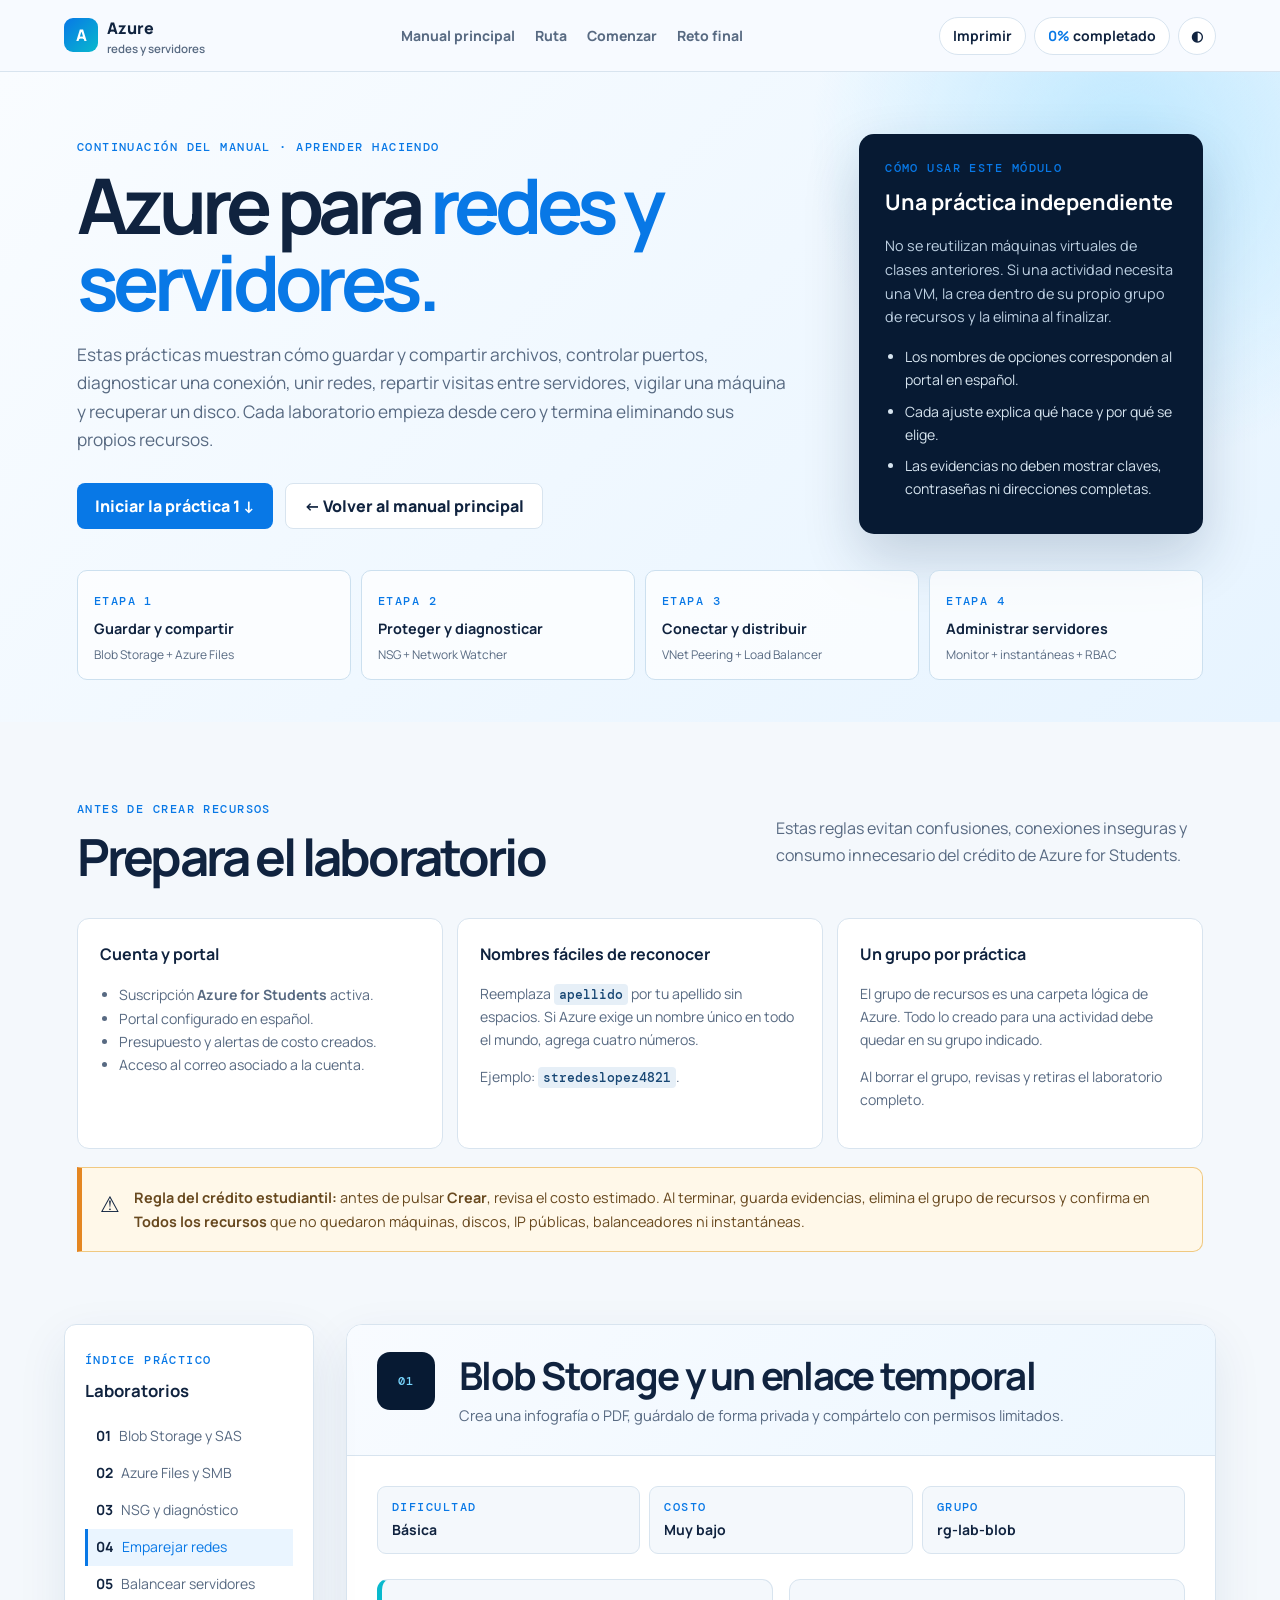
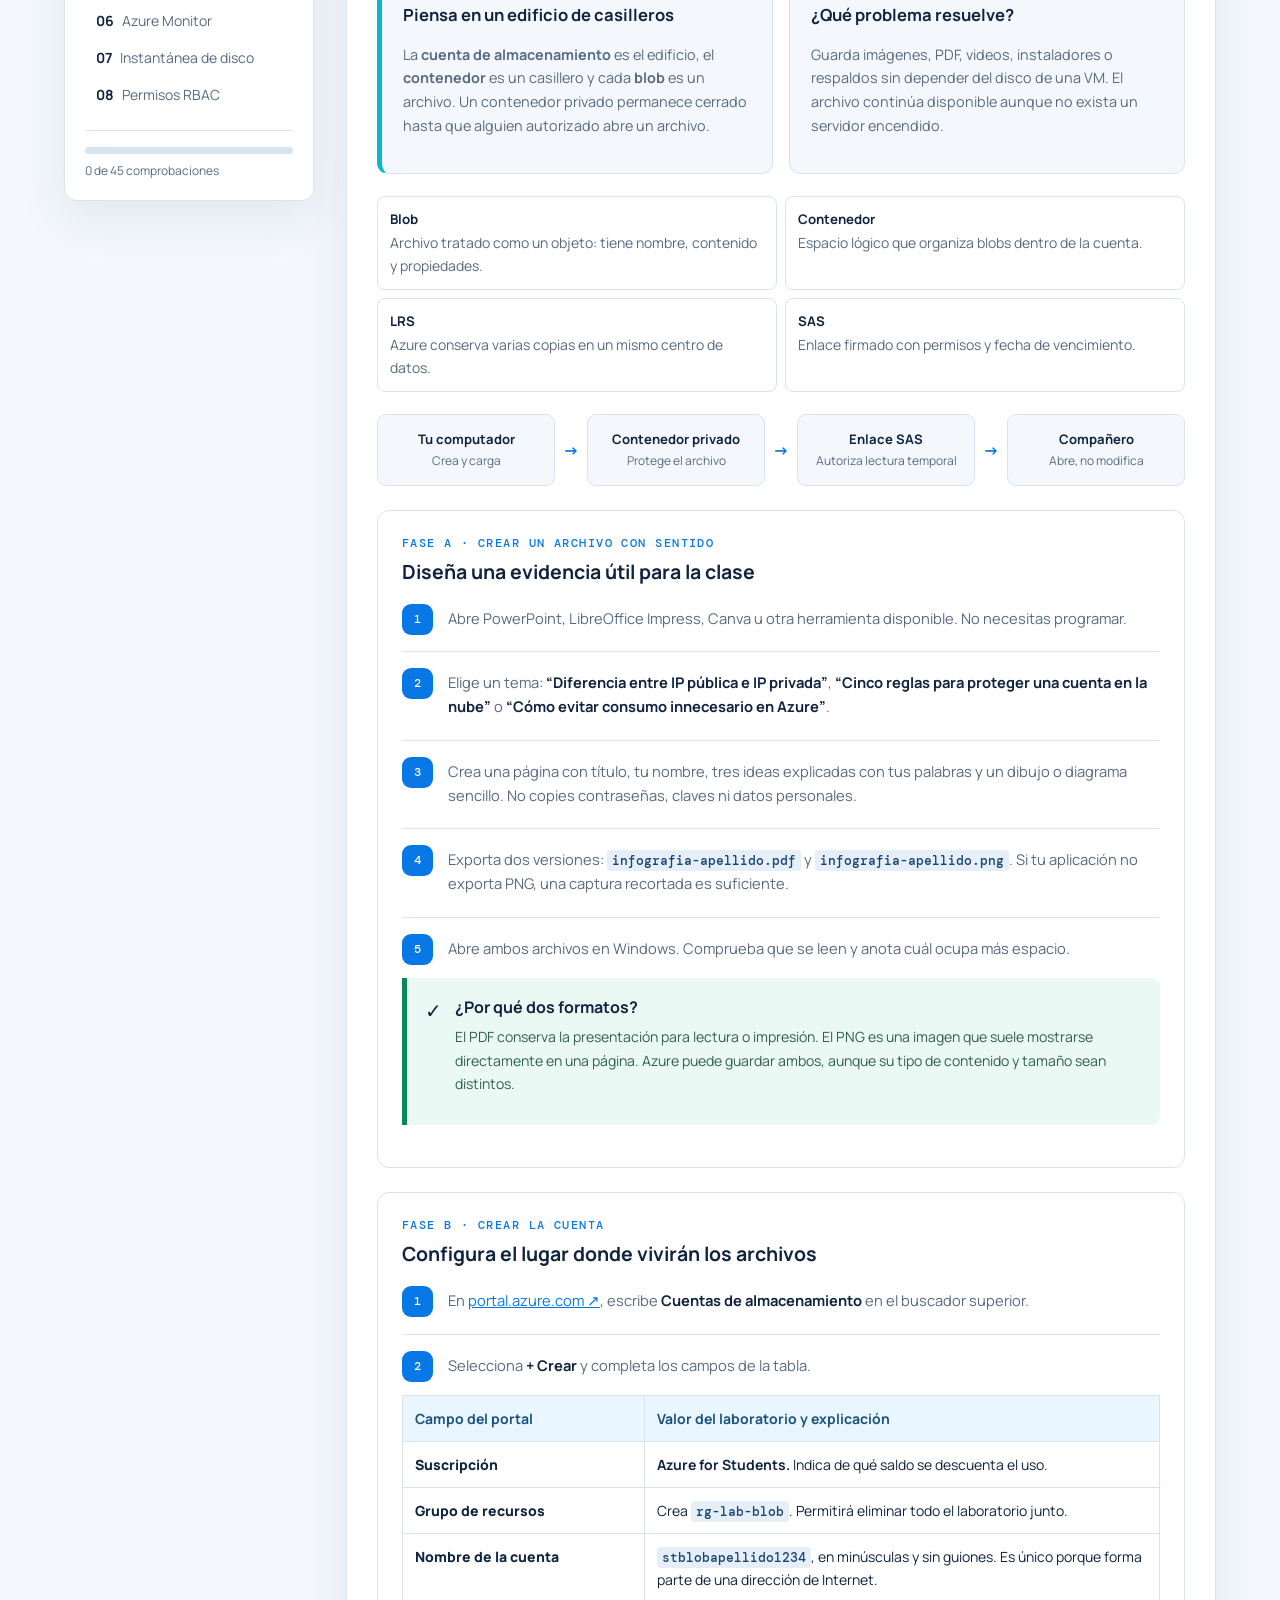
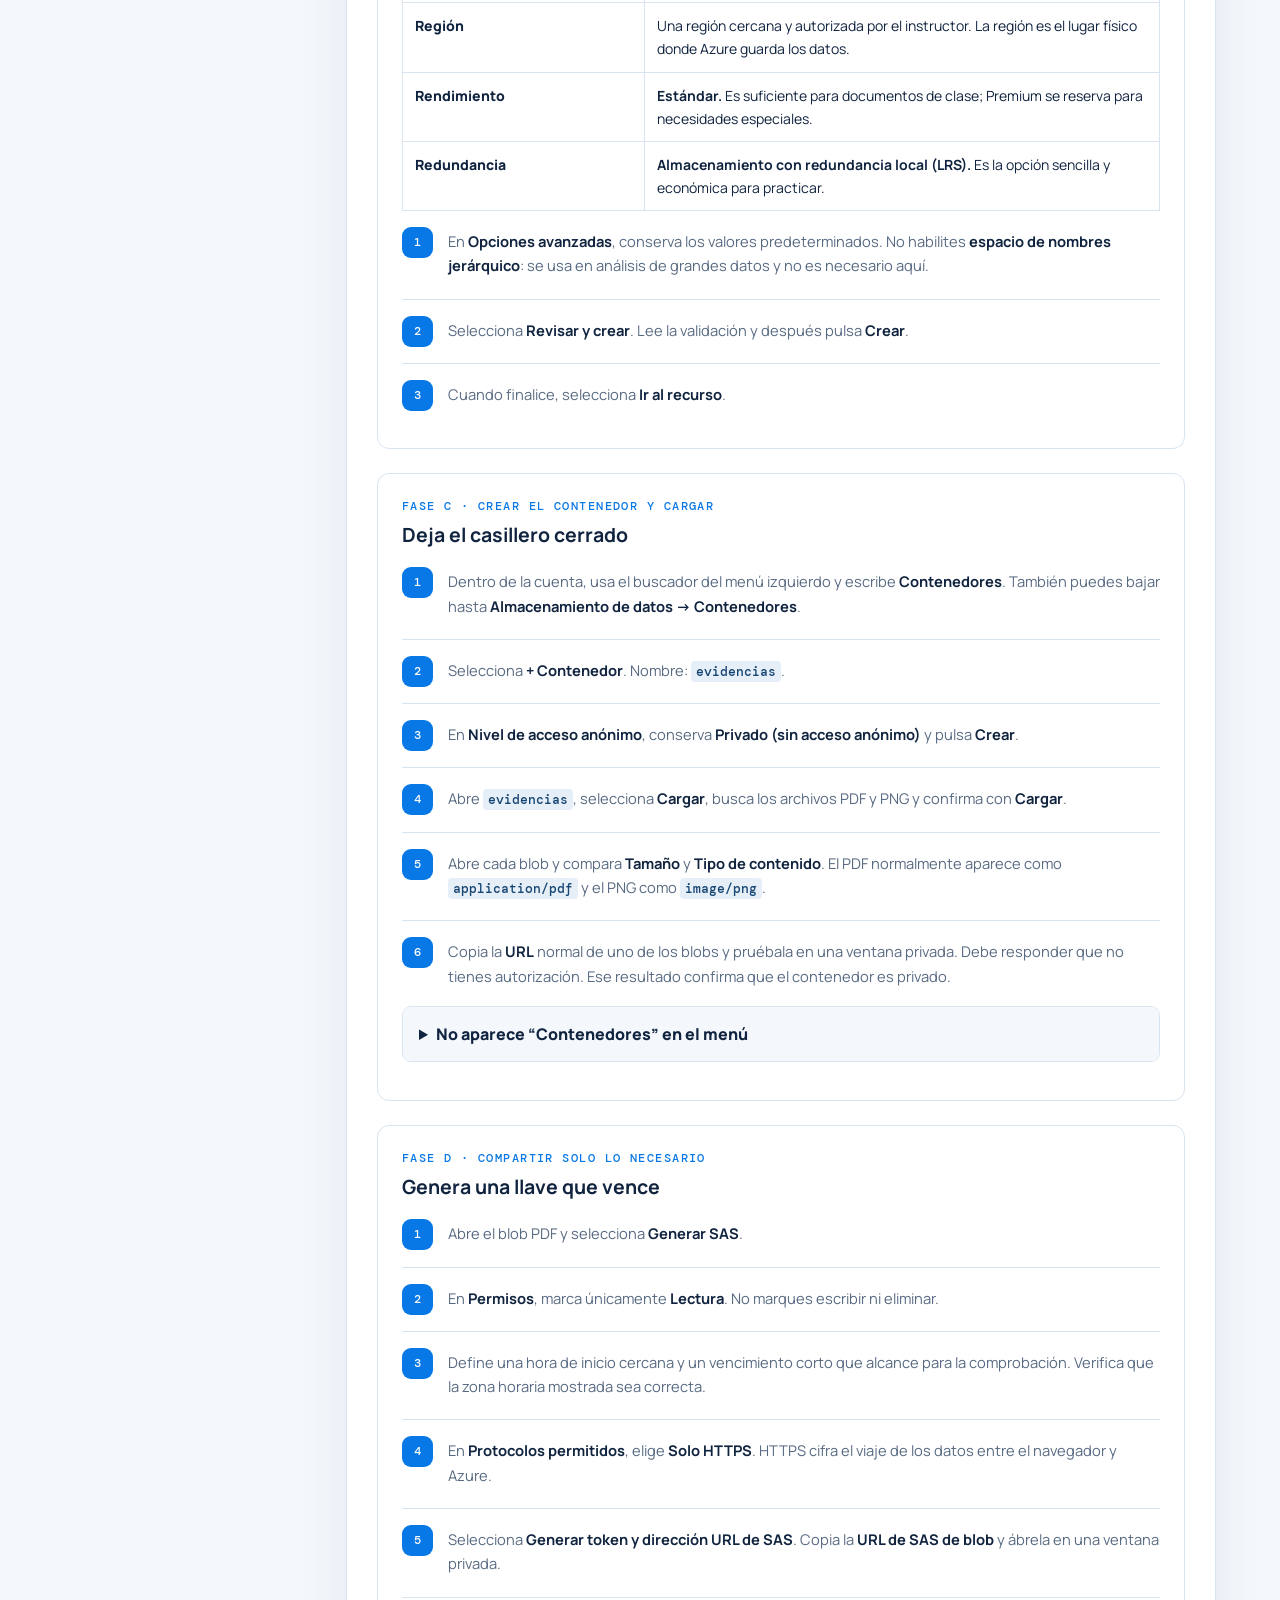
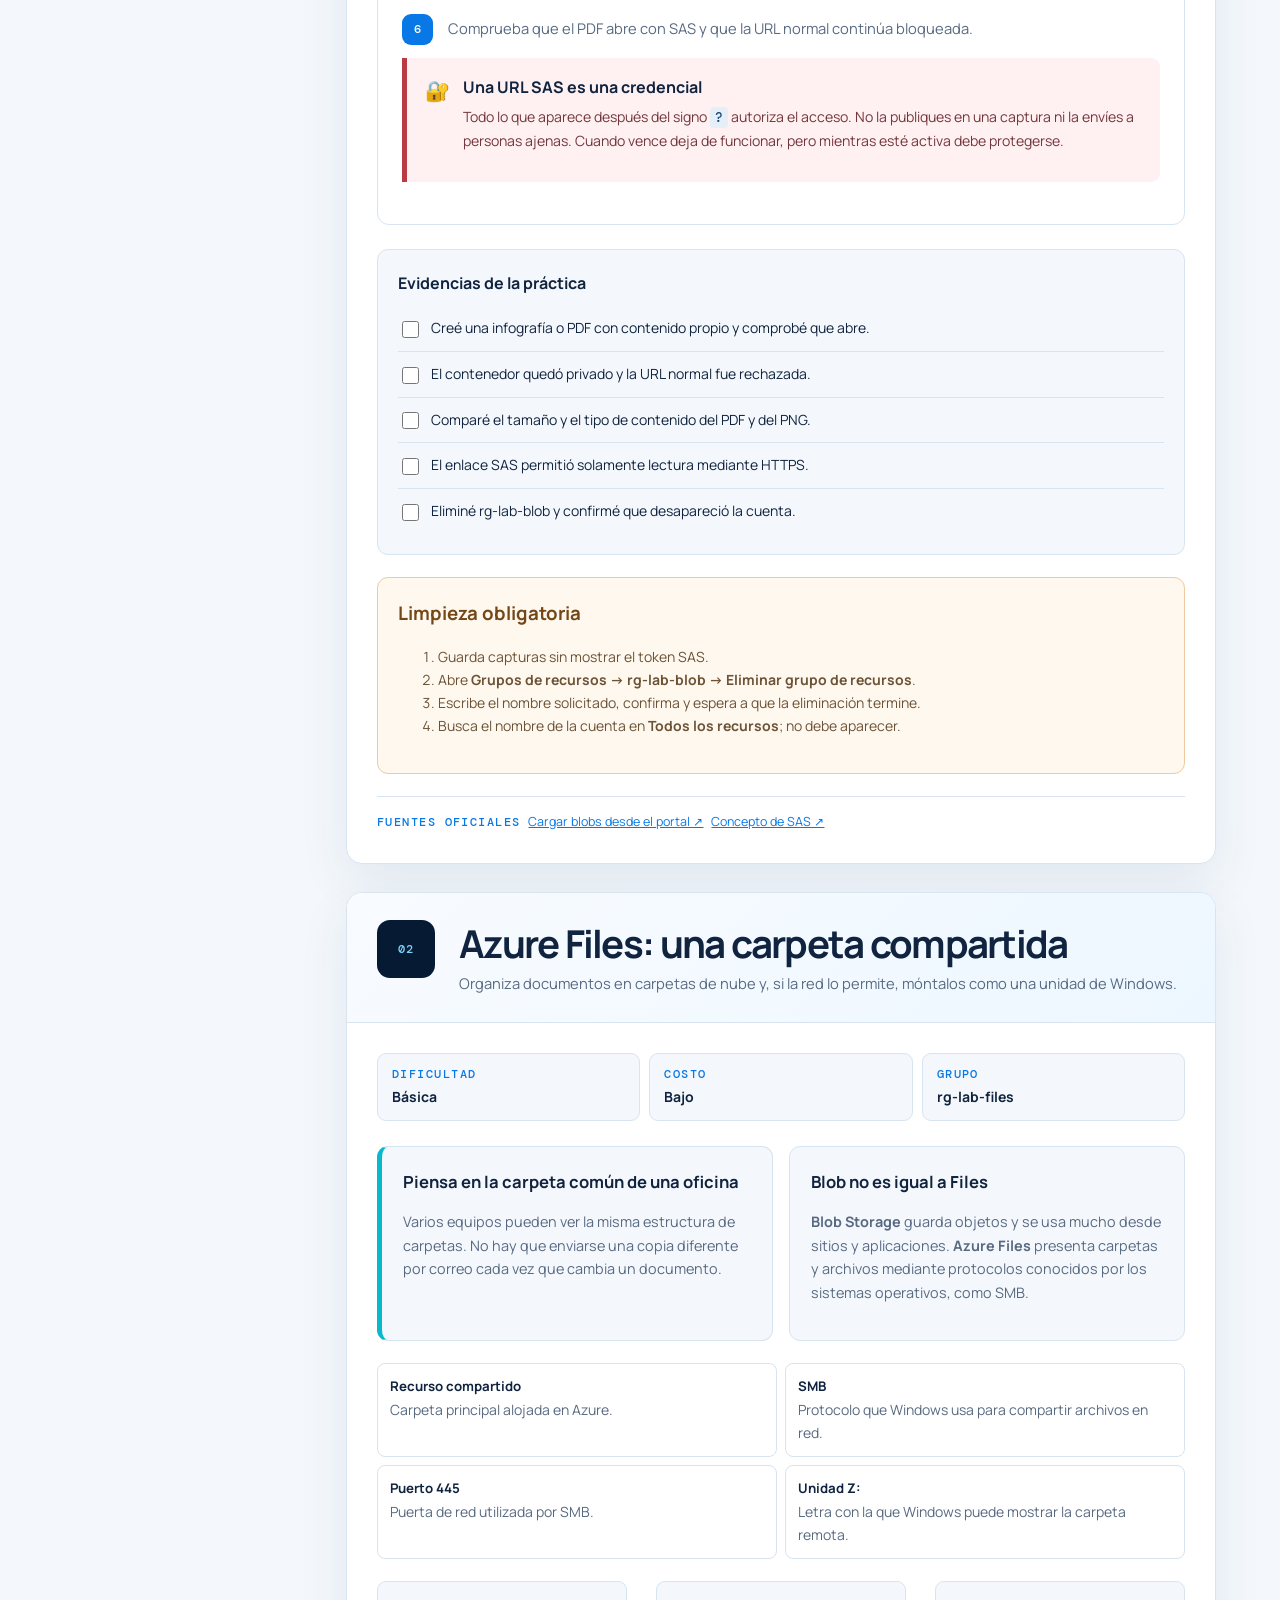
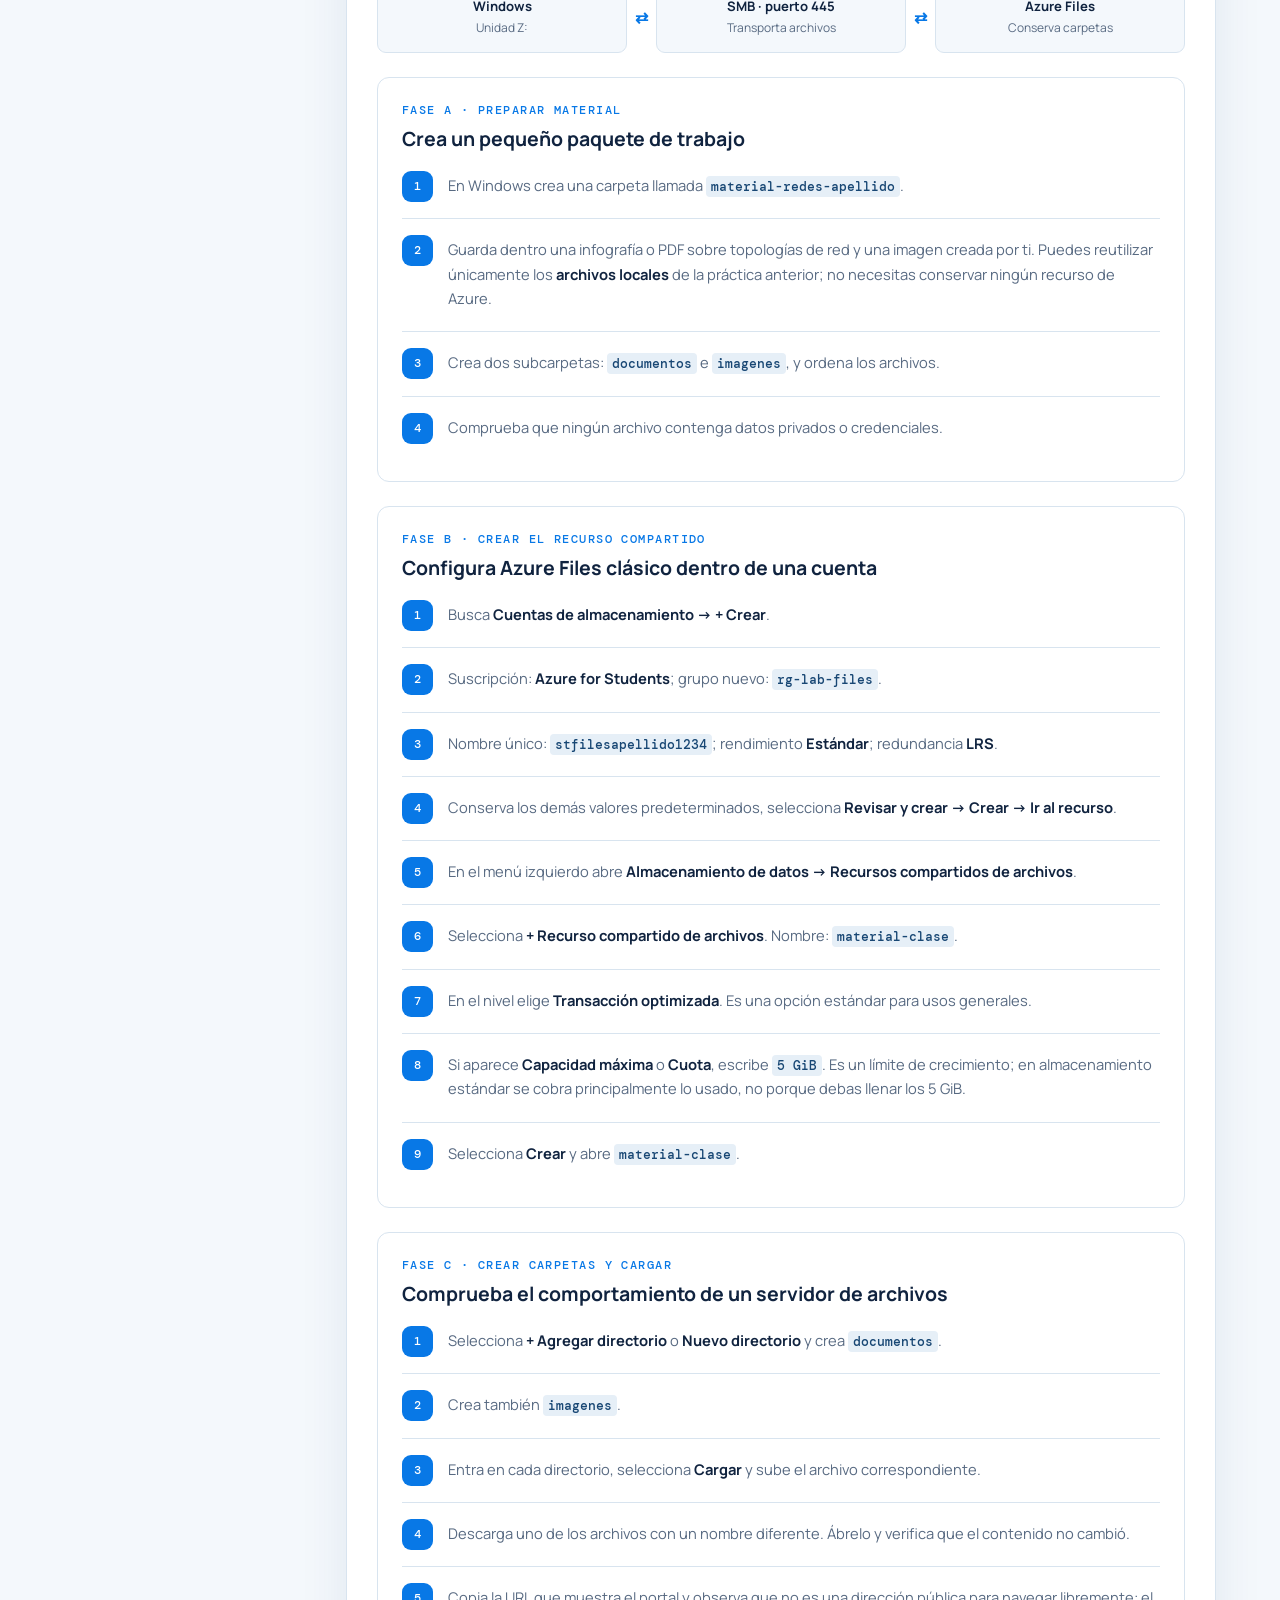
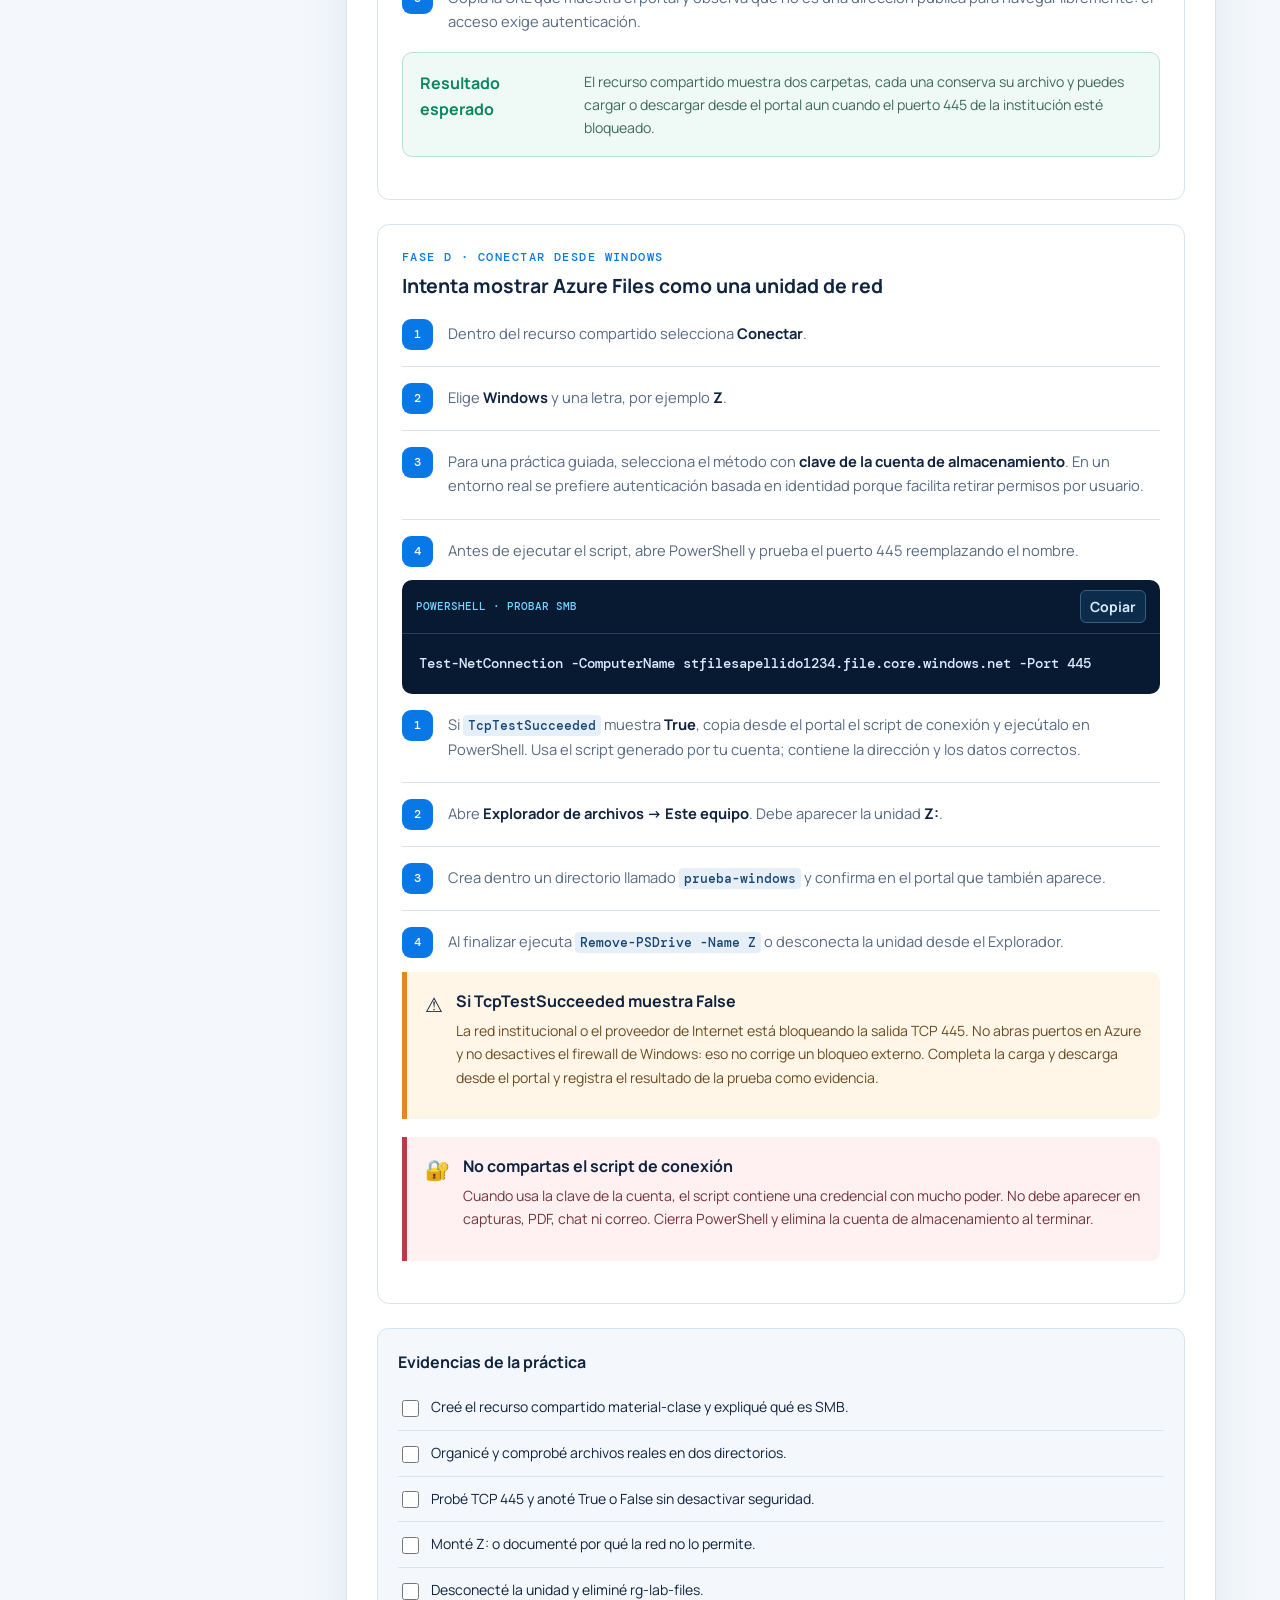
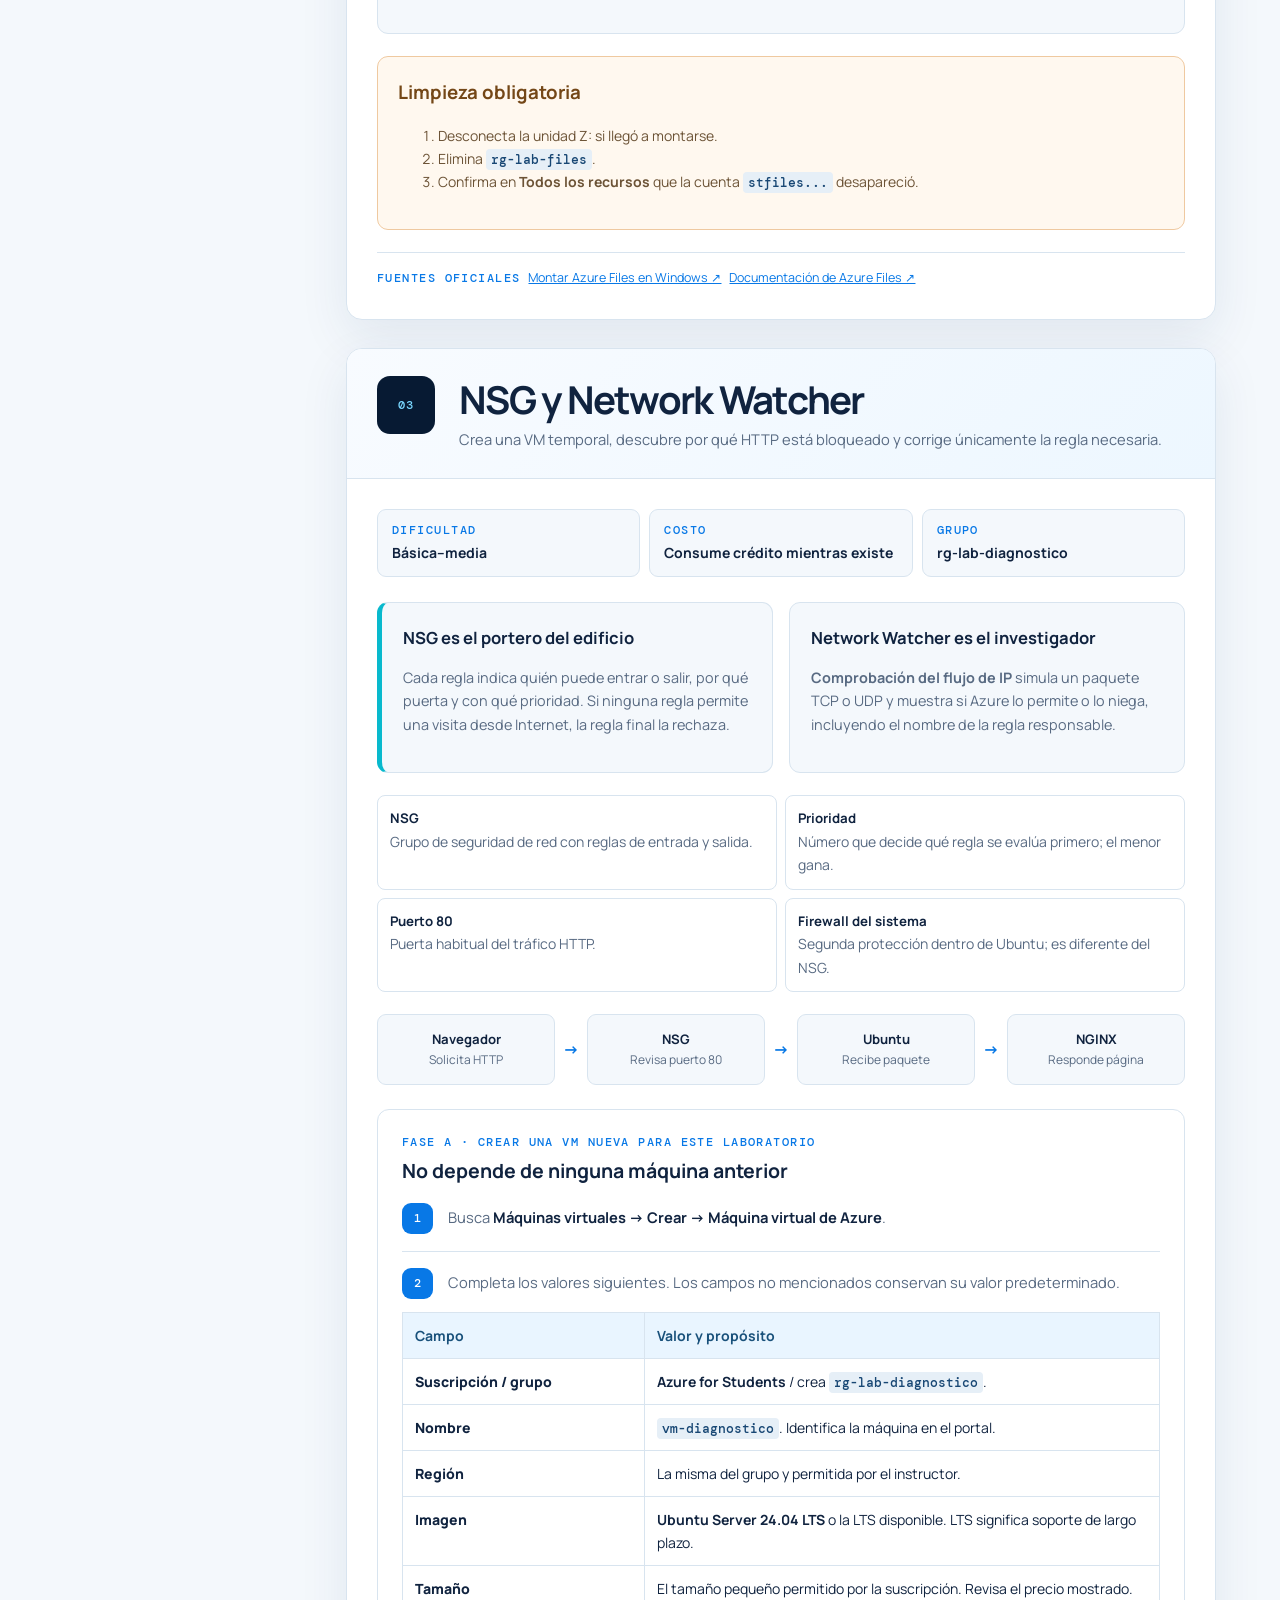
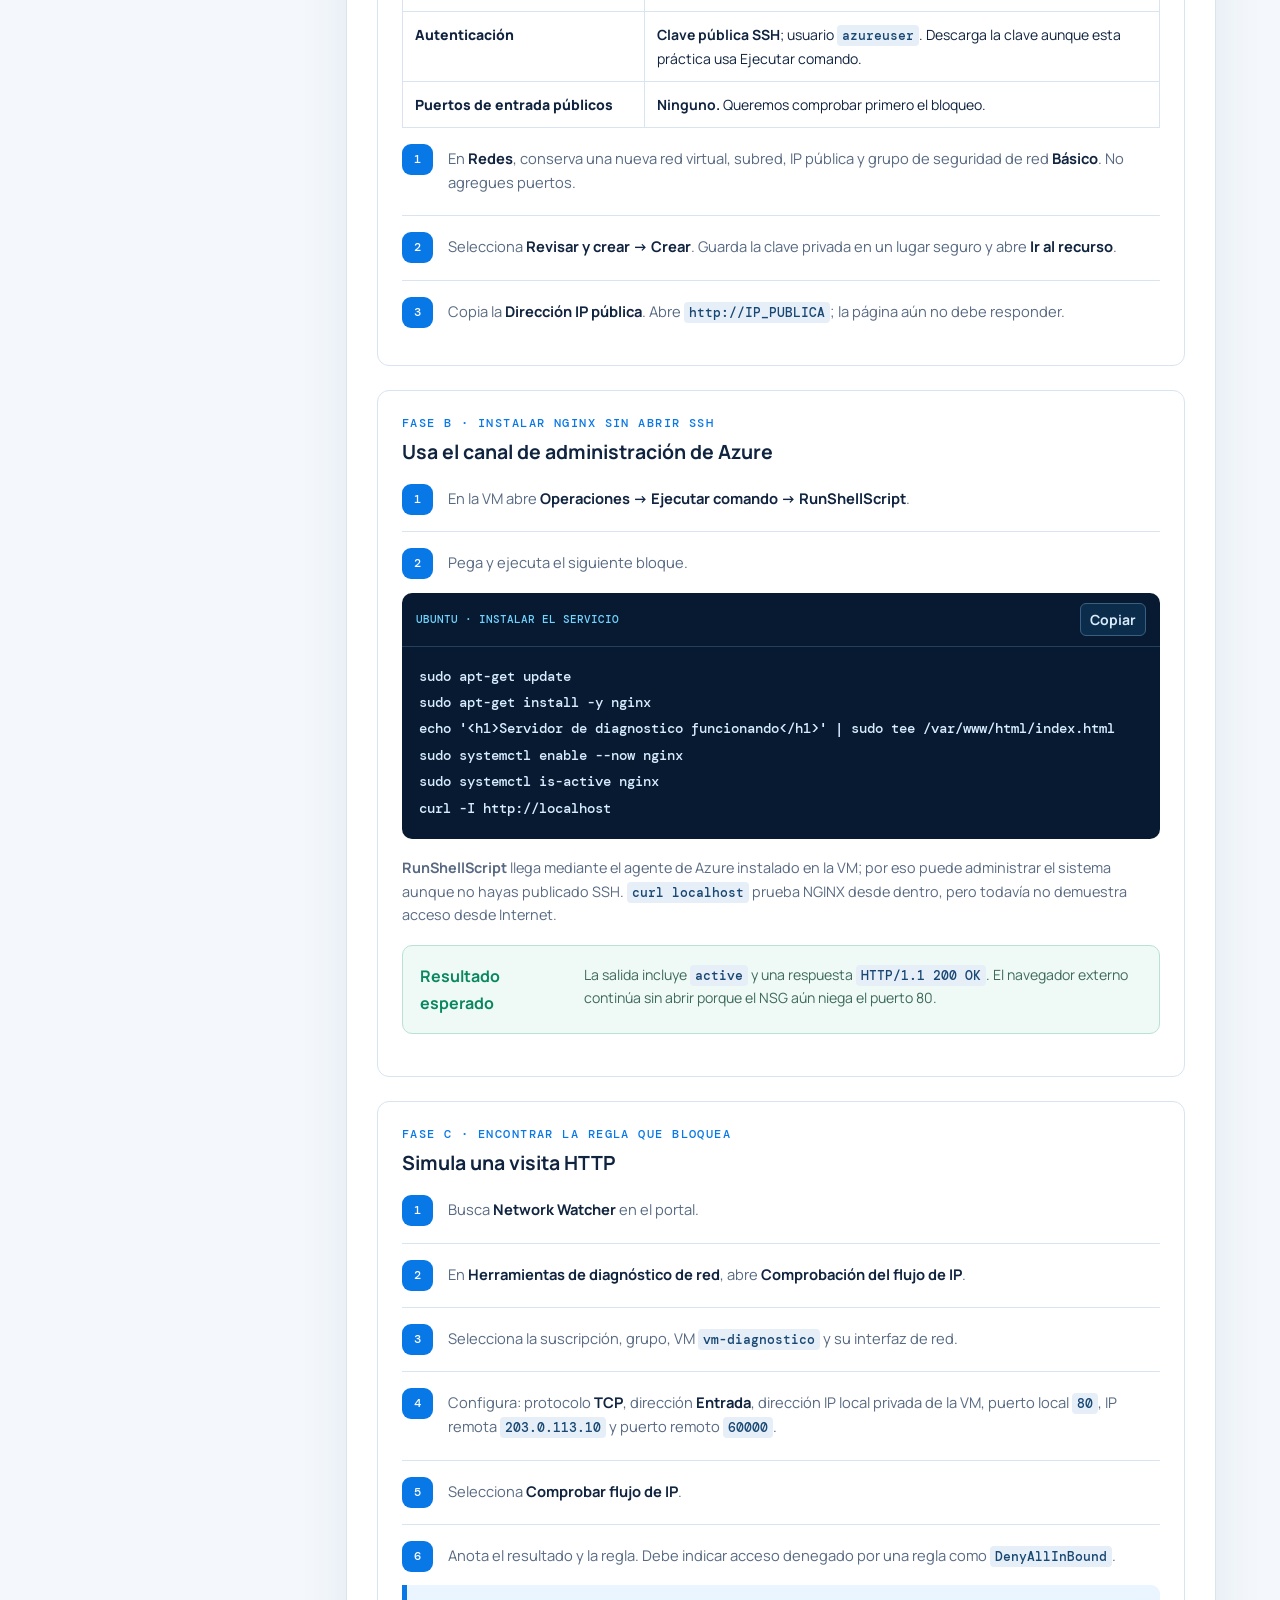
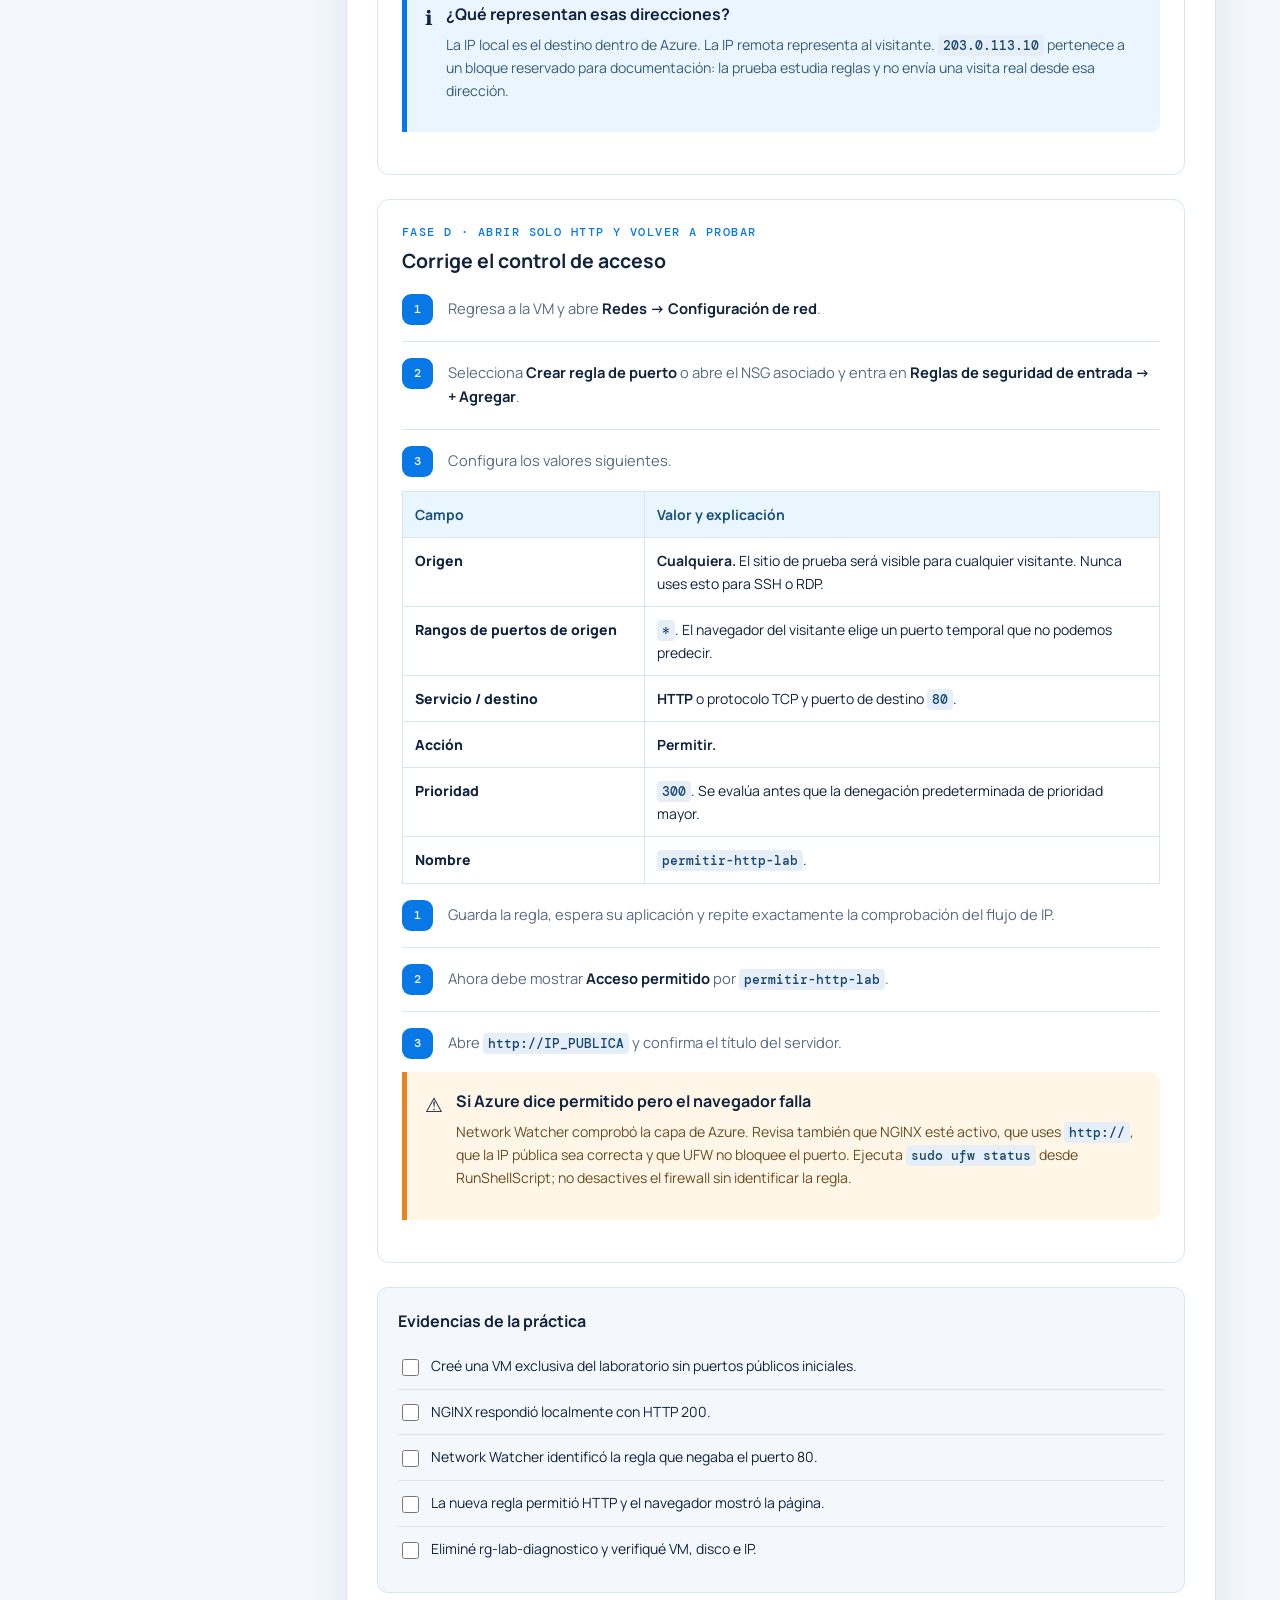
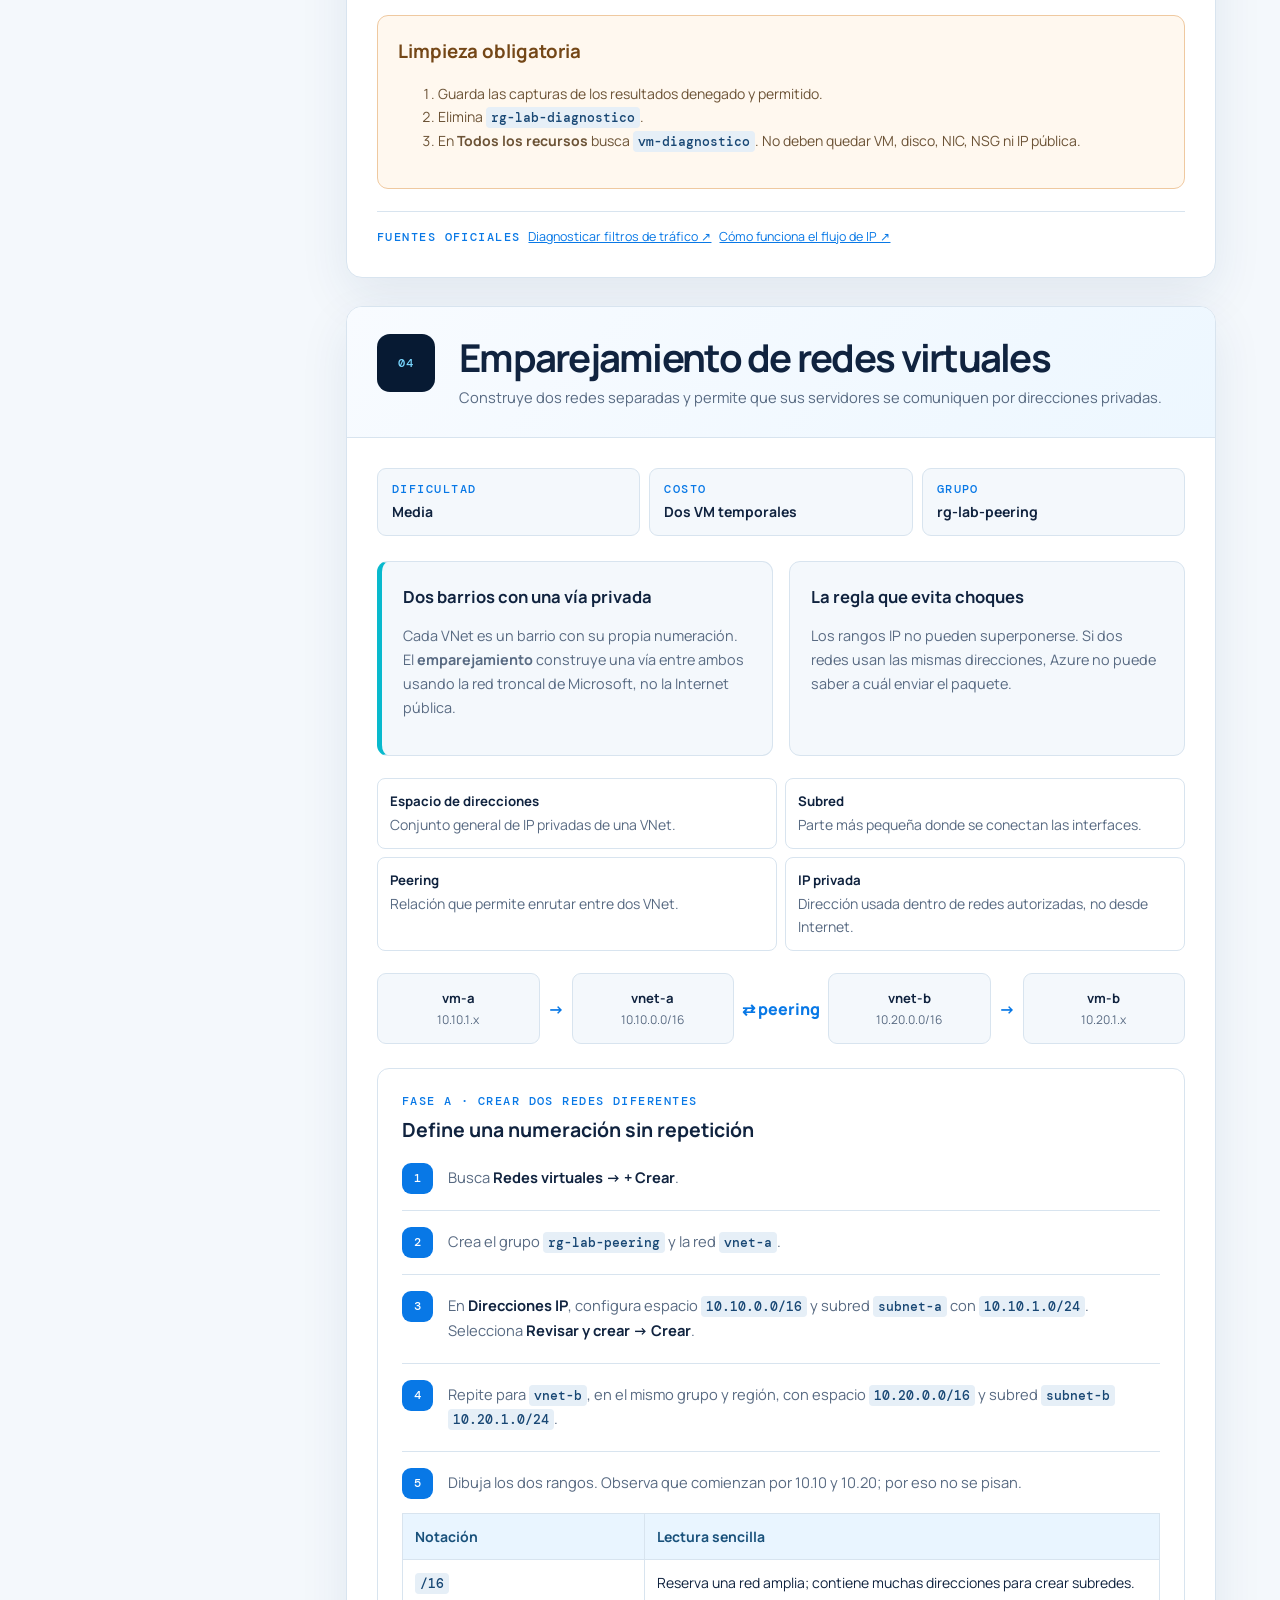
==== commit 5b2b2bff: "Reorienta prácticas a redes y servidores" ====
--- a/practicas-servicios.html
+++ b/practicas-servicios.html
@@ -3,19 +3,20 @@
 <head>
   <meta charset="utf-8">
   <meta name="viewport" content="width=device-width,initial-scale=1">
-  <meta name="description" content="Ocho prácticas complementarias de Azure para estudiantes, explicadas paso a paso con el portal en español.">
+  <meta name="description" content="Ocho prácticas de Azure para estudiantes centradas en almacenamiento, redes, servidores, supervisión y permisos, explicadas paso a paso con el portal en español.">
   <meta name="theme-color" content="#071a33">
-  <title>Prácticas complementarias de Azure · Manual para estudiantes</title>
+  <title>Prácticas de redes y servidores en Azure · Manual para estudiantes</title>
   <link rel="preconnect" href="https://fonts.googleapis.com">
   <link rel="preconnect" href="https://fonts.gstatic.com" crossorigin>
   <link href="https://fonts.googleapis.com/css2?family=DM+Mono:wght@400;500&family=Manrope:wght@400;500;600;700;800&display=swap" rel="stylesheet">
   <link rel="stylesheet" href="practicas-servicios.css">
+  <link rel="stylesheet" href="practicas-servicios-overrides.css">
 </head>
 <body>
   <a class="skip" href="#contenido">Saltar al contenido</a>
   <header class="lab-nav">
-    <a class="brand" href="index.html"><span class="brand-mark">A</span><span>Azure <small>laboratorios complementarios</small></span></a>
-    <nav aria-label="Navegación principal"><a href="index.html">Manual principal</a><a href="#ruta">Ruta</a><a href="#lab-storage">Comenzar</a><a href="#proyecto-final">Proyecto final</a></nav>
+    <a class="brand" href="index.html"><span class="brand-mark">A</span><span>Azure <small>redes y servidores</small></span></a>
+    <nav aria-label="Navegación principal"><a href="index.html">Manual principal</a><a href="#ruta">Ruta</a><a href="#lab-storage">Comenzar</a><a href="#proyecto-final">Reto final</a></nav>
     <div class="nav-tools"><button id="printGuide">Imprimir</button><button class="progress-button" id="progressButton"><b id="progressValue">0%</b> <span>completado</span></button><button id="theme" aria-label="Cambiar tema">◐</button></div>
   </header>
 
@@ -24,33 +25,38 @@
       <div class="hero-grid">
         <div>
           <div class="eyebrow">CONTINUACIÓN DEL MANUAL · APRENDER HACIENDO</div>
-          <h1>Ocho prácticas para <em>conectar Azure.</em></h1>
-          <p class="lead">Ya creaste máquinas virtuales, te conectaste a Windows Server y publicaste una página con NGINX. Ahora aprenderás a guardar archivos, publicar desde GitHub, trabajar con datos, crear una API, vigilar recursos, proteger secretos, hacer respaldos y asignar permisos.</p>
+          <h1>Azure para <em>redes y servidores.</em></h1>
+          <p class="lead">Estas prácticas muestran cómo guardar y compartir archivos, controlar puertos, diagnosticar una conexión, unir redes, repartir visitas entre servidores, vigilar una máquina y recuperar un disco. Cada laboratorio empieza desde cero y termina eliminando sus propios recursos.</p>
           <div class="hero-actions"><a class="button" href="#lab-storage">Iniciar la práctica 1 ↓</a><a class="button secondary" href="index.html">← Volver al manual principal</a></div>
         </div>
         <aside class="hero-panel">
           <div class="eyebrow">CÓMO USAR ESTE MÓDULO</div>
-          <h2>Una práctica a la vez</h2>
-          <p>No es necesario crear todos los servicios el mismo día. Completa, comprueba, guarda las evidencias y limpia los recursos antes de avanzar.</p>
-          <ul><li>Todos los nombres del portal están indicados en español.</li><li>Las opciones que pueden generar costo están advertidas.</li><li>Las marcas de avance se guardan solo en este navegador.</li></ul>
+          <h2>Una práctica independiente</h2>
+          <p>No se reutilizan máquinas virtuales de clases anteriores. Si una actividad necesita una VM, la crea dentro de su propio grupo de recursos y la elimina al finalizar.</p>
+          <ul><li>Los nombres de opciones corresponden al portal en español.</li>
+<li>Cada ajuste explica qué hace y por qué se elige.</li>
+<li>Las evidencias no deben mostrar claves, contraseñas ni direcciones completas.</li></ul>
         </aside>
       </div>
       <div class="route-strip" id="ruta">
-        <div class="route-card"><span>ETAPA 1</span><b>Archivos y publicación</b><small>Storage + Static Web Apps</small></div>
-        <div class="route-card"><span>ETAPA 2</span><b>Datos y programación</b><small>SQL Database + Functions</small></div>
-        <div class="route-card"><span>ETAPA 3</span><b>Control y seguridad</b><small>Monitor + Key Vault</small></div>
-        <div class="route-card"><span>ETAPA 4</span><b>Continuidad y permisos</b><small>Backup + RBAC</small></div>
+        <div class="route-card"><span>ETAPA 1</span><b>Guardar y compartir</b><small>Blob Storage + Azure Files</small></div>
+        <div class="route-card"><span>ETAPA 2</span><b>Proteger y diagnosticar</b><small>NSG + Network Watcher</small></div>
+        <div class="route-card"><span>ETAPA 3</span><b>Conectar y distribuir</b><small>VNet Peering + Load Balancer</small></div>
+        <div class="route-card"><span>ETAPA 4</span><b>Administrar servidores</b><small>Monitor + instantáneas + RBAC</small></div>
       </div>
     </section>
 
     <section class="preflight">
-      <div class="section-title"><div><span class="section-label">ANTES DE CREAR RECURSOS</span><h2>Prepara el laboratorio</h2></div><p>Estas reglas evitan bloqueos y ayudan a conservar el crédito estudiantil. Léelas al inicio de cada sesión.</p></div>
+      <div class="section-title"><div><span class="section-label">ANTES DE CREAR RECURSOS</span><h2>Prepara el laboratorio</h2></div><p>Estas reglas evitan confusiones, conexiones inseguras y consumo innecesario del crédito de Azure for Students.</p></div>
       <div class="preflight-grid">
-        <article class="preflight-card"><h3>Cuenta y portal</h3><ul><li>Suscripción <b>Azure for Students</b> activa.</li><li>Portal configurado en español.</li><li>Presupuesto y alertas de costo creados.</li><li>Acceso a tu correo y a GitHub.</li></ul></article>
-        <article class="preflight-card"><h3>Reglas para los nombres</h3><p>Reemplaza <code>apellido</code> por tu apellido sin espacios. Cuando Azure exija un nombre mundialmente único, agrega cuatro números.</p><p>Ejemplo: <code>stlabbermudez4821</code>.</p></article>
-        <article class="preflight-card"><h3>Una carpeta por actividad</h3><p>Crea un grupo de recursos diferente por práctica. Esto permite reconocer y eliminar todo lo que pertenece a una actividad.</p><p>Ejemplo: <code>rg-lab-storage</code>.</p></article>
+        <article class="preflight-card"><h3>Cuenta y portal</h3><ul><li>Suscripción <b>Azure for Students</b> activa.</li>
+<li>Portal configurado en español.</li>
+<li>Presupuesto y alertas de costo creados.</li>
+<li>Acceso al correo asociado a la cuenta.</li></ul></article>
+        <article class="preflight-card"><h3>Nombres fáciles de reconocer</h3><p>Reemplaza <code>apellido</code> por tu apellido sin espacios. Si Azure exige un nombre único en todo el mundo, agrega cuatro números.</p><p>Ejemplo: <code>stredeslopez4821</code>.</p></article>
+        <article class="preflight-card"><h3>Un grupo por práctica</h3><p>El grupo de recursos es una carpeta lógica de Azure. Todo lo creado para una actividad debe quedar en su grupo indicado.</p><p>Al borrar el grupo, revisas y retiras el laboratorio completo.</p></article>
       </div>
-      <div class="budget-banner"><span>⚠</span><p><b>Regla de seguridad económica:</b> antes de seleccionar <b>Crear</b>, revisa el resumen de costo. Si aparece un valor que no comprendes, detente y consulta al instructor. Un presupuesto avisa, pero no apaga ni elimina recursos.</p></div>
+      <div class="budget-banner"><span>⚠</span><p><b>Regla del crédito estudiantil:</b> antes de pulsar <b>Crear</b>, revisa el costo estimado. Al terminar, guarda evidencias, elimina el grupo de recursos y confirma en <b>Todos los recursos</b> que no quedaron máquinas, discos, IP públicas, balanceadores ni instantáneas.</p></div>
     </section>
 
     <div class="guide-shell">
@@ -58,439 +64,533 @@
         <span>ÍNDICE PRÁCTICO</span>
         <h2>Laboratorios</h2>
         <a href="#lab-storage"><b>01</b> Blob Storage y SAS</a>
-        <a href="#lab-static"><b>02</b> Static Web Apps</a>
-        <a href="#lab-sql"><b>03</b> Azure SQL Database</a>
-        <a href="#lab-functions"><b>04</b> Azure Functions</a>
-        <a href="#lab-monitor"><b>05</b> Azure Monitor</a>
-        <a href="#lab-keyvault"><b>06</b> Azure Key Vault</a>
-        <a href="#lab-backup"><b>07</b> Azure Backup</a>
+        <a href="#lab-files"><b>02</b> Azure Files y SMB</a>
+        <a href="#lab-network"><b>03</b> NSG y diagnóstico</a>
+        <a href="#lab-peering"><b>04</b> Emparejar redes</a>
+        <a href="#lab-loadbalancer"><b>05</b> Balancear servidores</a>
+        <a href="#lab-monitor"><b>06</b> Azure Monitor</a>
+        <a href="#lab-snapshot"><b>07</b> Instantánea de disco</a>
         <a href="#lab-rbac"><b>08</b> Permisos RBAC</a>
         <div class="side-progress"><div><i id="sideProgressBar"></i></div><p id="sideProgressText">0 comprobaciones</p></div>
       </aside>
 
       <div class="guide-content">
         <section class="lab-section" id="lab-storage">
-          <header class="lab-head"><div class="lab-number">01</div><div><h2>Azure Blob Storage y enlaces SAS</h2><p>Guarda archivos privados y aprende a compartir uno durante un tiempo limitado.</p></div></header>
-          <div class="lab-body">
-            <div class="meta-row"><div class="meta"><small>DIFICULTAD</small><b>Básica</b></div><div class="meta"><small>TIEMPO</small><b>45–60 minutos</b></div><div class="meta"><small>COSTO</small><b>Muy bajo</b></div><div class="meta"><small>GRUPO</small><b>rg-lab-storage</b></div></div>
-
+          <header class="lab-head"><div class="lab-number">01</div><div><h2>Blob Storage y un enlace temporal</h2><p>Crea una infografía o PDF, guárdalo de forma privada y compártelo con permisos limitados.</p></div></header>
+          <div class="lab-body">
+            <div class="meta-row"><div class="meta"><small>DIFICULTAD</small><b>Básica</b></div><div class="meta"><small>COSTO</small><b>Muy bajo</b></div><div class="meta"><small>GRUPO</small><b>rg-lab-blob</b></div></div>
             <div class="concept-grid">
-              <article class="analogy-card"><h3>Piensa en un casillero</h3><p>La cuenta de almacenamiento es el edificio; el contenedor es un casillero y cada blob es un archivo guardado. Si el casillero es privado, nadie puede abrirlo sin una llave autorizada.</p></article>
-              <article class="concept-card"><h3>¿Qué problema resuelve?</h3><p>Permite guardar imágenes, PDF, videos, respaldos y otros archivos sin depender del disco de una máquina virtual. Los archivos permanecen aunque la VM esté apagada.</p></article>
+              <article class="analogy-card"><h3>Piensa en un edificio de casilleros</h3><p>La <b>cuenta de almacenamiento</b> es el edificio, el <b>contenedor</b> es un casillero y cada <b>blob</b> es un archivo. Un contenedor privado permanece cerrado hasta que alguien autorizado abre un archivo.</p></article>
+              <article class="concept-card"><h3>¿Qué problema resuelve?</h3><p>Guarda imágenes, PDF, videos, instaladores o respaldos sin depender del disco de una VM. El archivo continúa disponible aunque no exista un servidor encendido.</p></article>
             </div>
             <div class="term-list">
-              <div class="term"><b>Blob</b><span>Archivo almacenado como un objeto.</span></div>
-              <div class="term"><b>Contenedor</b><span>Grupo lógico donde se organizan blobs.</span></div>
-              <div class="term"><b>LRS</b><span>Azure conserva copias dentro de un mismo centro de datos.</span></div>
-              <div class="term"><b>SAS</b><span>Dirección con permisos y vencimiento limitados.</span></div>
+              <div class="term"><b>Blob</b><span>Archivo tratado como un objeto: tiene nombre, contenido y propiedades.</span></div>
+              <div class="term"><b>Contenedor</b><span>Espacio lógico que organiza blobs dentro de la cuenta.</span></div>
+              <div class="term"><b>LRS</b><span>Azure conserva varias copias en un mismo centro de datos.</span></div>
+              <div class="term"><b>SAS</b><span>Enlace firmado con permisos y fecha de vencimiento.</span></div>
             </div>
-            <div class="flow" aria-label="Flujo de acceso a un blob"><div><b>Computador</b><small>Carga el archivo</small></div><i>→</i><div><b>Contenedor privado</b><small>Rechaza visitantes</small></div><i>→</i><div><b>URL con SAS</b><small>Permite lectura temporal</small></div></div>
-
-            <article class="phase">
-              <span>FASE A · PREPARAR EL ARCHIVO</span><h3>Crea una evidencia pequeña</h3>
-              <ol class="steps"><li>En Windows abre <b>Bloc de notas</b>.</li><li>Escribe tu nombre, la fecha y la frase: “Este archivo está almacenado en Azure Blob Storage”.</li><li>Guárdalo como <code>evidencia-storage.txt</code>. No incluyas contraseñas, documentos de identidad ni información personal sensible.</li></ol>
-            </article>
-
-            <article class="phase">
-              <span>FASE B · CREAR EL ALMACENAMIENTO</span><h3>Crea la cuenta con una configuración económica</h3>
-              <ol class="steps"><li>Entra en <a href="https://portal.azure.com/" target="_blank" rel="noopener">portal.azure.com ↗</a>.</li><li>En la búsqueda superior escribe <b>Cuentas de almacenamiento</b> y abre el servicio.</li><li>Selecciona <b>+ Crear</b>.</li><li>Completa la pestaña <b>Aspectos básicos</b> con los valores de la tabla.</li></ol>
-              <table class="field-table"><thead><tr><th>Campo</th><th>Valor recomendado</th></tr></thead><tbody><tr><td>Suscripción</td><td><b>Azure for Students</b>.</td></tr><tr><td>Grupo de recursos</td><td><b>Crear nuevo</b> → <code>rg-lab-storage</code>.</td></tr><tr><td>Nombre de la cuenta</td><td><code>stlabapellido1234</code>. Solo minúsculas y números; debe ser único en Azure.</td></tr><tr><td>Región</td><td>Una región cercana disponible para tu suscripción.</td></tr><tr><td>Rendimiento</td><td><b>Estándar</b>.</td></tr><tr><td>Redundancia</td><td><b>Almacenamiento con redundancia local (LRS)</b>.</td></tr></tbody></table>
-              <ol class="steps"><li>En las demás pestañas conserva los valores predeterminados. Mantén habilitada la transferencia segura por HTTPS.</li><li>Selecciona <b>Revisar y crear</b>. Lee el resumen y confirma que la validación fue correcta.</li><li>Selecciona <b>Crear</b> y espera la notificación <b>La implementación se completó</b>.</li><li>Selecciona <b>Ir al recurso</b>.</li></ol>
-              <div class="callout"><span>ℹ</span><div><h4>¿Por qué usamos LRS?</h4><p>Para una práctica corta, LRS permite aprender redundancia con un costo menor. No significa que sea la elección correcta para todos los sistemas reales.</p></div></div>
-            </article>
-
-            <article class="phase">
-              <span>FASE C · CREAR EL CONTENEDOR PRIVADO</span><h3>Encuentra “Contenedores” aunque cambie el portal</h3>
-              <ol class="steps"><li>Dentro de la cuenta de almacenamiento, abre el menú izquierdo.</li><li>Despliega <b>Almacenamiento de datos</b> y selecciona <b>Contenedores</b>.</li><li>Si no aparece, usa <b>Buscar en el menú</b> y escribe “contenedores”. Otra ruta posible es <b>Información general → Blobs</b>.</li><li>Selecciona <b>+ Contenedor</b>.</li><li>Nombre: <code>materiales</code>. En <b>Nivel de acceso anónimo</b>, conserva <b>Privado (sin acceso anónimo)</b>.</li><li>Selecciona <b>Crear</b> y luego abre el contenedor.</li><li>Selecciona <b>Cargar</b>, elige <code>evidencia-storage.txt</code> y confirma la carga.</li></ol>
-              <div class="callout warning"><span>⚠</span><div><h4>Si solo ves “Recursos compartidos de archivos”</h4><p>Comprueba en <b>Información general</b> que el tipo de cuenta sea <b>StorageV2 (uso general v2)</b>. Una cuenta especializada FileStorage no muestra contenedores de blobs.</p></div></div>
-            </article>
-
-            <article class="phase">
-              <span>FASE D · COMPROBAR PRIVACIDAD Y CREAR LA SAS</span><h3>Prueba primero el bloqueo y después la llave temporal</h3>
-              <ol class="steps"><li>Abre el blob <code>evidencia-storage.txt</code> y copia su <b>URL</b>.</li><li>Pega la URL en una ventana privada del navegador. El archivo <b>no debe abrir</b>; puede aparecer un mensaje XML de autorización o recurso no encontrado.</li><li>Regresa al blob y selecciona <b>Generar SAS</b>. También puede aparecer en el menú de tres puntos.</li><li>En <b>Método de firma</b>, usa <b>Clave de cuenta</b> para esta práctica. En un sistema real se prefiere delegar con Microsoft Entra cuando sea posible.</li><li>Marca únicamente el permiso <b>Leer</b>.</li><li>Establece una expiración de 15 minutos y deja <b>HTTPS solamente</b> como protocolo permitido.</li><li>Selecciona <b>Generar token SAS y dirección URL</b>.</li><li>Copia la <b>URL de SAS de blob</b> completa y ábrela en la ventana privada. Ahora el contenido debe aparecer.</li></ol>
-              <div class="callout danger"><span>🔐</span><div><h4>La URL SAS es una credencial</h4><p>No la publiques en una captura, correo abierto o repositorio. Cualquier persona que tenga el vínculo podrá usar sus permisos hasta que venza o deje de existir el archivo.</p></div></div>
-              <div class="expected"><b>Resultado esperado</b><p>La URL normal falla porque el contenedor es privado. La URL que incluye el token SAS abre el archivo durante el tiempo autorizado.</p></div>
-            </article>
-
-            <article class="phase">
-              <span>FASE E · CONECTARLO CON NGINX</span><h3>Guarda una copia del sitio de Ubuntu</h3>
-              <p>Esta parte es opcional y reutiliza la VM Ubuntu de la práctica anterior.</p>
-              <div class="code-box"><header><span>TERMINAL SSH DE UBUNTU</span><button class="copy-button">Copiar</button></header><pre><code>sudo tar -czf /home/azureuser/respaldo-sitio.tar.gz /var/www/html
-ls -lh /home/azureuser/respaldo-sitio.tar.gz</code></pre></div>
-              <ol class="steps"><li>Con Cyberduck descarga <code>/home/azureuser/respaldo-sitio.tar.gz</code> a Windows.</li><li>Cárgalo al contenedor <code>materiales</code>.</li><li>Comprueba que el tamaño mostrado en Azure es mayor que cero.</li><li>No generes una SAS para el respaldo si no es necesario.</li></ol>
-            </article>
-
-            <details class="trouble"><summary>El portal dice que no tengo permisos para cargar o leer blobs</summary><div><p>Los permisos para administrar la cuenta y los permisos para leer sus datos son diferentes. En <b>Control de acceso (IAM)</b> comprueba que tu usuario tenga un rol de datos como <b>Colaborador de datos de Storage Blob</b>. Las asignaciones pueden tardar algunos minutos en aplicarse.</p></div></details>
-            <details class="trouble"><summary>La SAS no funciona</summary><div><ul><li>Copia la URL completa, incluido todo lo que aparece después del signo <code>?</code>.</li><li>Comprueba que el permiso <b>Leer</b> esté marcado.</li><li>Revisa que la hora de expiración no haya pasado y que tu computador tenga la hora correcta.</li><li>Usa <code>https://</code>, no cambies manualmente la dirección.</li></ul></div></details>
-
-            <div class="evidence"><h3>Evidencias de la práctica</h3><label><input id="s1-account" type="checkbox" data-lab-check> Creé la cuenta estándar con LRS.</label><label><input id="s1-private" type="checkbox" data-lab-check> Comprobé que la URL normal no abre el blob privado.</label><label><input id="s1-sas" type="checkbox" data-lab-check> Abrí el archivo con una SAS de lectura y vencimiento corto.</label><label><input id="s1-backup" type="checkbox" data-lab-check> Guardé el respaldo de NGINX o expliqué cómo hacerlo.</label><label><input id="s1-clean" type="checkbox" data-lab-check> Eliminé el grupo de recursos al finalizar.</label></div>
-            <div class="cleanup"><h3>Limpieza</h3><ol><li>Guarda una captura donde se vea el contenedor y el nombre del archivo, pero no el token SAS.</li><li>Abre <b>Grupos de recursos → rg-lab-storage</b>.</li><li>Selecciona <b>Eliminar grupo de recursos</b>, confirma el nombre y espera a que termine.</li><li>Verifica en <b>Todos los recursos</b> que la cuenta ya no exista.</li></ol></div>
-            <p class="source-line"><span>FUENTES OFICIALES</span><a href="https://learn.microsoft.com/es-es/azure/storage/blobs/blob-containers-portal" target="_blank" rel="noopener">Contenedores y SAS ↗</a><a href="https://learn.microsoft.com/es-es/azure/storage/common/storage-account-overview" target="_blank" rel="noopener">Cuenta de almacenamiento ↗</a></p>
-          </div>
-        </section>
-
-        <section class="lab-section" id="lab-static">
-          <header class="lab-head"><div class="lab-number">02</div><div><h2>Azure Static Web Apps</h2><p>Publica la misma clase de sitio HTML sin administrar una máquina virtual.</p></div></header>
-          <div class="lab-body">
-            <div class="meta-row"><div class="meta"><small>DIFICULTAD</small><b>Básica</b></div><div class="meta"><small>TIEMPO</small><b>60–75 minutos</b></div><div class="meta"><small>COSTO</small><b>Plan Gratis</b></div><div class="meta"><small>GRUPO</small><b>rg-lab-static</b></div></div>
-            <div class="concept-grid"><article class="analogy-card"><h3>Piensa en una imprenta automática</h3><p>Guardas el original en GitHub. Cada vez que actualizas el repositorio, una acción toma los archivos y publica una nueva versión del sitio.</p></article><article class="concept-card"><h3>¿Qué cambia frente a NGINX?</h3><p>Con NGINX administras Ubuntu, puertos, actualizaciones y archivos. Static Web Apps administra la publicación y entrega una dirección HTTPS. Tú te concentras en HTML, CSS y JavaScript.</p></article></div>
-            <div class="flow"><div><b>Archivos HTML</b><small>Contenido del aprendiz</small></div><i>→</i><div><b>Repositorio GitHub</b><small>Guarda los cambios</small></div><i>→</i><div><b>GitHub Actions</b><small>Realiza el despliegue</small></div><i>→</i><div><b>Static Web Apps</b><small>Sitio HTTPS público</small></div></div>
-
-            <article class="phase">
-              <span>FASE A · PREPARAR GITHUB</span><h3>Crea un repositorio con un sitio sencillo</h3>
-              <ol class="steps"><li>Entra en GitHub con tu cuenta y selecciona <b>New repository</b>.</li><li>Nombre: <code>sitio-estatico-azure</code>. Para esta práctica puedes elegir <b>Public</b>.</li><li>Marca <b>Add a README file</b> y selecciona <b>Create repository</b>.</li><li>Selecciona <b>Add file → Upload files</b>.</li><li>Carga el <code>index.html</code>, las hojas CSS, scripts e imágenes de tu sitio. El archivo <code>index.html</code> debe quedar en la raíz del repositorio.</li><li>Escribe un mensaje como “Primera versión del sitio” y selecciona <b>Commit changes</b>.</li></ol>
-              <div class="callout warning"><span>⚠</span><div><h4>Nunca subas secretos a GitHub</h4><p>No cargues claves <code>.pem</code>, contraseñas, tokens SAS, cadenas de conexión ni archivos con datos personales.</p></div></div>
-            </article>
-
-            <article class="phase">
-              <span>FASE B · CREAR STATIC WEB APPS</span><h3>Conecta Azure con el repositorio</h3>
-              <ol class="steps"><li>En Azure busca <b>Static Web Apps</b>.</li><li>Selecciona <b>+ Crear</b>.</li><li>Completa los campos indicados. Cuando selecciones GitHub, Azure te pedirá iniciar sesión y autorizar el acceso al repositorio.</li></ol>
-              <table class="field-table"><thead><tr><th>Campo</th><th>Valor para el laboratorio</th></tr></thead><tbody><tr><td>Suscripción</td><td><b>Azure for Students</b>.</td></tr><tr><td>Grupo de recursos</td><td><b>Crear nuevo</b> → <code>rg-lab-static</code>.</td></tr><tr><td>Nombre</td><td><code>swa-apellido</code> más números si es necesario.</td></tr><tr><td>Tipo de plan</td><td><b>Gratis</b>.</td></tr><tr><td>Origen</td><td><b>GitHub</b>.</td></tr><tr><td>Organización</td><td>Tu usuario u organización de GitHub.</td></tr><tr><td>Repositorio</td><td><code>sitio-estatico-azure</code>.</td></tr><tr><td>Rama</td><td><code>main</code>.</td></tr><tr><td>Valor preestablecido de compilación</td><td><b>Personalizado</b> o <b>Custom</b>.</td></tr><tr><td>Ubicación de la aplicación</td><td><code>/</code>.</td></tr><tr><td>Ubicación de API</td><td>Déjala vacía.</td></tr><tr><td>Ubicación de salida</td><td><code>/</code> para HTML guardado directamente en la raíz.</td></tr></tbody></table>
-              <ol class="steps"><li>Selecciona <b>Revisar y crear</b>. Confirma que el plan sea gratuito.</li><li>Selecciona <b>Crear</b> y luego <b>Ir al recurso</b>.</li><li>La primera publicación puede tardar varios minutos porque GitHub debe ejecutar el flujo de trabajo.</li></ol>
-            </article>
-
-            <article class="phase">
-              <span>FASE C · COMPROBAR EL DESPLIEGUE</span><h3>Observa quién realiza cada parte</h3>
-              <ol class="steps"><li>En GitHub abre el repositorio y selecciona la pestaña <b>Actions</b>.</li><li>Abre el flujo cuyo nombre comienza por <b>Azure Static Web Apps CI/CD</b>.</li><li>Espera una marca verde. Si está amarillo, continúa ejecutándose; si está rojo, abre el trabajo para leer el error.</li><li>Regresa al recurso de Azure y, en <b>Información general</b>, abre la <b>URL</b>.</li><li>Comprueba que el navegador muestre un candado HTTPS y tu contenido.</li></ol>
-              <div class="expected"><b>Resultado esperado</b><p>El sitio abre en una dirección terminada en <code>azurestaticapps.net</code> y utiliza HTTPS sin que el aprendiz instale un certificado.</p></div>
-            </article>
-
-            <article class="phase">
-              <span>FASE D · ACTUALIZACIÓN AUTOMÁTICA</span><h3>Comprueba la integración continua</h3>
-              <ol class="steps"><li>En GitHub abre <code>index.html</code> y selecciona el lápiz <b>Edit this file</b>.</li><li>Cambia un título o agrega un párrafo que diga “Versión 2 publicada automáticamente”.</li><li>Selecciona <b>Commit changes</b> y confirma el cambio en la rama <code>main</code>.</li><li>Abre nuevamente <b>Actions</b> y observa una nueva ejecución.</li><li>Cuando termine, actualiza la dirección de Static Web Apps con <b>Ctrl + F5</b>.</li></ol>
-              <div class="callout success"><span>✓</span><div><h4>Esto es CI/CD</h4><p>El cambio guardado en GitHub activa automáticamente la construcción y publicación del sitio. No tuviste que copiar los archivos manualmente a un servidor.</p></div></div>
-            </article>
-
-            <details class="trouble"><summary>La acción de GitHub falla o muestra que no encuentra index.html</summary><div><ul><li>Confirma que <code>index.html</code> esté en la raíz del repositorio.</li><li>En el archivo de flujo ubicado en <code>.github/workflows</code>, revisa que <code>app_location</code> apunte a <code>/</code>.</li><li>Para HTML sin compilación, la ubicación de salida es <code>/</code>. Si el portal generó otro valor, corrígelo con cuidado y vuelve a ejecutar el flujo.</li><li>No borres el secreto que Azure agregó al repositorio.</li></ul></div></details>
-            <details class="trouble"><summary>El sitio abre, pero faltan estilos o imágenes</summary><div><p>Revisa las mayúsculas y minúsculas. En Internet, <code>Imagenes/logo.png</code> y <code>imagenes/logo.png</code> pueden considerarse rutas diferentes. Usa rutas relativas como <code>css/estilos.css</code>, no rutas de Windows como <code>C:\Mis archivos\...</code>.</p></div></details>
-
-            <div class="evidence"><h3>Evidencias de la práctica</h3><label><input id="s2-repo" type="checkbox" data-lab-check> El repositorio contiene index.html y no contiene secretos.</label><label><input id="s2-deploy" type="checkbox" data-lab-check> La acción de GitHub terminó en verde.</label><label><input id="s2-https" type="checkbox" data-lab-check> Abrí el sitio mediante HTTPS.</label><label><input id="s2-update" type="checkbox" data-lab-check> Un cambio en main se publicó automáticamente.</label><label><input id="s2-clean" type="checkbox" data-lab-check> Eliminé el recurso y retiré el flujo si ya no lo usaré.</label></div>
-            <div class="cleanup"><h3>Limpieza</h3><ol><li>Elimina <code>rg-lab-static</code> desde Azure.</li><li>En GitHub elimina el archivo de flujo <code>azure-static-web-apps-....yml</code> de <code>.github/workflows</code> si conservarás y modificarás el repositorio. Así evitas ejecuciones fallidas después de borrar el recurso.</li><li>Puedes conservar el repositorio como evidencia; no genera costo de Azure.</li></ol></div>
-            <p class="source-line"><span>FUENTES OFICIALES</span><a href="https://learn.microsoft.com/es-es/azure/static-web-apps/get-started-portal" target="_blank" rel="noopener">Creación desde el portal ↗</a><a href="https://learn.microsoft.com/es-es/azure/static-web-apps/plans" target="_blank" rel="noopener">Plan Gratis ↗</a><a href="https://learn.microsoft.com/es-es/azure/static-web-apps/front-end-frameworks" target="_blank" rel="noopener">Ubicaciones para HTML ↗</a></p>
-          </div>
-        </section>
-
-        <section class="lab-section" id="lab-sql">
-          <header class="lab-head"><div class="lab-number">03</div><div><h2>Azure SQL Database</h2><p>Crea una base de datos relacional, guarda aprendices y consulta la información desde el portal.</p></div></header>
-          <div class="lab-body">
-            <div class="meta-row"><div class="meta"><small>DIFICULTAD</small><b>Básica–media</b></div><div class="meta"><small>TIEMPO</small><b>75–90 minutos</b></div><div class="meta"><small>COSTO</small><b>Oferta gratuita*</b></div><div class="meta"><small>GRUPO</small><b>rg-lab-sql</b></div></div>
-            <div class="callout warning"><span>⚠</span><div><h4>Comprueba la oferta antes de crear</h4><p>Debe aparecer el aviso <b>Oferta gratuita aplicada</b> y un costo mensual estimado de cero. Selecciona <b>Pausar automáticamente la base de datos hasta el mes siguiente</b> al alcanzar el límite gratuito. Si el aviso no aparece, no continúes sin revisar el costo con el instructor. Azure for Students Starter no es compatible actualmente con esta oferta.</p></div></div>
-            <div class="concept-grid"><article class="analogy-card"><h3>Piensa en un archivador con reglas</h3><p>Una tabla es como una hoja con columnas definidas. Cada fila representa un elemento y una clave primaria evita confundir dos registros.</p></article><article class="concept-card"><h3>¿Qué administra Azure?</h3><p>Azure se ocupa del motor, actualizaciones, copias internas y disponibilidad de SQL Database. Tú diseñas las tablas, usuarios, datos y reglas de acceso.</p></article></div>
-            <div class="term-list"><div class="term"><b>Tabla</b><span>Datos organizados en filas y columnas.</span></div><div class="term"><b>Consulta</b><span>Instrucción para leer o cambiar datos.</span></div><div class="term"><b>Servidor lógico</b><span>Puerta de entrada que agrupa bases SQL.</span></div><div class="term"><b>Firewall SQL</b><span>Lista de direcciones autorizadas para conectarse.</span></div></div>
-            <div class="flow"><div><b>Editor de consultas</b><small>Envía T-SQL por HTTPS</small></div><i>→</i><div><b>Firewall SQL</b><small>Comprueba tu IP</small></div><i>→</i><div><b>Servidor lógico</b><small>Autentica el usuario</small></div><i>→</i><div><b>bd_formacion</b><small>Guarda las tablas</small></div></div>
-
-            <article class="phase">
-              <span>FASE A · CREAR LA BASE GRATUITA</span><h3>Inicia desde el centro de Azure SQL</h3>
-              <ol class="steps"><li>En el buscador del portal escribe <b>Azure SQL</b> y abre el centro de Azure SQL.</li><li>En <b>Crear una base de datos SQL</b>, selecciona <b>Iniciar gratis</b>. Si no aparece, abre <b>Bases de datos SQL → + Crear</b> y comprueba el resumen de costos.</li><li>En <b>Detalles del proyecto</b>, selecciona <b>Azure for Students</b> y crea <code>rg-lab-sql</code>.</li><li>Nombre de la base de datos: <code>bd_formacion</code>.</li><li>En <b>Servidor</b>, selecciona <b>Crear nuevo</b>.</li></ol>
-              <table class="field-table"><thead><tr><th>Campo del servidor</th><th>Valor recomendado</th></tr></thead><tbody><tr><td>Nombre del servidor</td><td><code>sql-lab-apellido-1234</code>. Debe ser único.</td></tr><tr><td>Ubicación</td><td>La misma región elegida para la base de datos.</td></tr><tr><td>Método de autenticación</td><td><b>Usar autenticación SQL</b> para este primer laboratorio.</td></tr><tr><td>Inicio de sesión del administrador</td><td><code>sqladminlab</code>. No uses “admin” ni tu correo.</td></tr><tr><td>Contraseña</td><td>Una contraseña nueva y segura. No la escribas en la evidencia.</td></tr></tbody></table>
-              <ol class="steps"><li>Confirma la creación del servidor.</li><li>En <b>Entorno de carga de trabajo</b>, elige <b>Desarrollo</b> si aparece.</li><li>Comprueba que la tarjeta de costo muestre la oferta gratuita. En el comportamiento al alcanzar el límite, elige <b>Pausar automáticamente la base de datos hasta el mes siguiente</b>.</li><li>No habilites un <b>grupo elástico</b>.</li><li>En <b>Almacenamiento de copia de seguridad</b>, selecciona redundancia local para el laboratorio.</li></ol>
-            </article>
-
-            <article class="phase">
-              <span>FASE B · CONFIGURAR LA CONEXIÓN</span><h3>Autoriza solamente la IP del aprendiz</h3>
-              <ol class="steps"><li>Abre la pestaña <b>Redes</b>.</li><li>En <b>Método de conectividad</b>, selecciona <b>Punto de conexión público</b>.</li><li>En reglas de firewall, selecciona <b>Agregar dirección IP del cliente actual</b> o establece esa opción en <b>Sí</b>.</li><li>En <b>Permitir que los servicios y recursos de Azure accedan a este servidor</b>, selecciona <b>No</b> por ahora. Abrirlo para todo Azure no es necesario para consultar desde tu navegador.</li><li>Selecciona <b>Revisar y crear</b>. Confirma otra vez el costo y luego selecciona <b>Crear</b>.</li></ol>
-              <div class="callout"><span>ℹ</span><div><h4>¿Qué IP se autoriza?</h4><p>Es la dirección pública con la que tu computador sale a Internet. Si cambias de red, quizá debas agregar la nueva IP y retirar la anterior.</p></div></div>
-            </article>
-
-            <article class="phase">
-              <span>FASE C · CREAR TABLAS Y DATOS</span><h3>Usa el Editor de consultas del portal</h3>
-              <ol class="steps"><li>Cuando finalice la implementación, selecciona <b>Ir al recurso</b>.</li><li>En el menú de la base de datos, selecciona <b>Editor de consultas (versión preliminar)</b>.</li><li>Elige <b>Autenticación SQL</b> e inicia sesión con <code>sqladminlab</code> y la contraseña creada.</li><li>Si aparece “La dirección IP no está permitida”, selecciona el vínculo <b>Agregar IP a la lista de permitidas</b>, espera hasta cinco minutos y vuelve a conectar.</li><li>Copia y ejecuta el primer bloque. La palabra <code>GO</code> separa grupos de instrucciones.</li></ol>
-              <div class="code-box"><header><span>CREAR LA TABLA</span><button class="copy-button">Copiar</button></header><pre><code>CREATE TABLE Aprendices (
-    Id INT IDENTITY(1,1) PRIMARY KEY,
-    Nombre NVARCHAR(100) NOT NULL,
-    Programa NVARCHAR(120) NOT NULL,
-    Correo NVARCHAR(150) NULL,
-    FechaRegistro DATETIME2 NOT NULL DEFAULT SYSDATETIME()
-);
-GO</code></pre></div>
-              <div class="code-box"><header><span>INSERTAR Y CONSULTAR</span><button class="copy-button">Copiar</button></header><pre><code>INSERT INTO Aprendices (Nombre, Programa, Correo)
-VALUES
-('Laura Gomez', 'Redes de datos', 'laura@ejemplo.com'),
-('Carlos Perez', 'Desarrollo de software', 'carlos@ejemplo.com'),
-('Ana Ruiz', 'Redes de datos', NULL);
-GO
-
-SELECT Id, Nombre, Programa, Correo, FechaRegistro
-FROM Aprendices
-ORDER BY Id;
-GO</code></pre></div>
-              <div class="expected"><b>Resultado esperado</b><p>La cuadrícula debe mostrar tres filas. Los valores de <b>Id</b> aparecen automáticamente y <b>FechaRegistro</b> contiene la fecha del servidor.</p></div>
-            </article>
-
-            <article class="phase">
-              <span>FASE D · PRACTICAR CRUD</span><h3>Crea, lee, actualiza y elimina</h3>
-              <p>CRUD resume las cuatro operaciones más comunes: crear, leer, actualizar y eliminar datos.</p>
-              <div class="code-box"><header><span>ACTUALIZAR Y VERIFICAR</span><button class="copy-button">Copiar</button></header><pre><code>UPDATE Aprendices
-SET Programa = 'Administracion de redes'
-WHERE Nombre = 'Laura Gomez';
-
-SELECT * FROM Aprendices
-WHERE Nombre = 'Laura Gomez';
-GO</code></pre></div>
-              <div class="code-box"><header><span>ELIMINAR Y CONTAR</span><button class="copy-button">Copiar</button></header><pre><code>DELETE FROM Aprendices
-WHERE Nombre = 'Carlos Perez';
-
-SELECT COUNT(*) AS TotalAprendices
-FROM Aprendices;
-GO</code></pre></div>
-              <div class="expected"><b>Resultado esperado</b><p>Laura aparece con el nuevo programa y el conteo final devuelve 2. La eliminación usa una condición <code>WHERE</code>; sin ella se borrarían todas las filas.</p></div>
-              <div class="callout danger"><span>!</span><div><h4>Lee antes de ejecutar DELETE</h4><p>Primero ejecuta un <code>SELECT</code> con la misma condición para confirmar qué filas serán afectadas. En esta práctica los nombres son ficticios.</p></div></div>
-            </article>
-
-            <details class="trouble"><summary>No puedo iniciar sesión en el Editor de consultas</summary><div><ul><li>Comprueba que seleccionaste <b>Autenticación SQL</b> y no Microsoft Entra.</li><li>Usa el administrador del servidor lógico, no el correo de Azure.</li><li>Agrega la IP actual desde el mensaje del editor o desde <b>Servidor SQL → Redes → Reglas de firewall</b>.</li><li>El editor utiliza HTTPS por el puerto 443; algunas redes institucionales con proxy pueden bloquearlo.</li><li>Si la base estaba pausada, espera unos minutos mientras se reactiva.</li></ul></div></details>
-            <details class="trouble"><summary>La tabla ya existe al repetir el ejercicio</summary><div><p>No ejecutes nuevamente <code>CREATE TABLE</code>. Puedes continuar con las consultas o eliminar solamente la tabla de práctica con <code>DROP TABLE Aprendices;</code> y comenzar de nuevo. Esta instrucción elimina la tabla y sus datos.</p></div></details>
-
-            <div class="evidence"><h3>Evidencias de la práctica</h3><label><input id="s3-free" type="checkbox" data-lab-check> Confirmé “Oferta gratuita aplicada” y pausa al alcanzar el límite.</label><label><input id="s3-firewall" type="checkbox" data-lab-check> Autoricé únicamente mi IP actual.</label><label><input id="s3-table" type="checkbox" data-lab-check> Creé la tabla y consulté tres filas.</label><label><input id="s3-crud" type="checkbox" data-lab-check> Realicé UPDATE y DELETE con una condición WHERE.</label><label><input id="s3-clean" type="checkbox" data-lab-check> Eliminé rg-lab-sql al terminar.</label></div>
-            <div class="cleanup"><h3>Limpieza</h3><ol><li>Guarda una captura de la cuadrícula ocultando el servidor y las credenciales.</li><li>Cierra el Editor de consultas para no mantener conexiones que impidan la pausa automática.</li><li>Elimina <code>rg-lab-sql</code> y confirma que desaparezcan la base y el servidor lógico.</li></ol></div>
-            <p class="source-line"><span>FUENTES OFICIALES</span><a href="https://learn.microsoft.com/es-es/azure/azure-sql/database/free-offer?view=azuresql" target="_blank" rel="noopener">Oferta gratuita ↗</a><a href="https://learn.microsoft.com/en-us/azure/azure-sql/database/connect-query-portal?view=azuresql-db" target="_blank" rel="noopener">Editor de consultas ↗</a></p>
-          </div>
-        </section>
-
-        <section class="lab-section" id="lab-functions">
-          <header class="lab-head"><div class="lab-number">04</div><div><h2>Azure Functions y una API HTTP</h2><p>Crea un pequeño programa que responde por Internet sin administrar una máquina virtual.</p></div></header>
-          <div class="lab-body">
-            <div class="meta-row"><div class="meta"><small>DIFICULTAD</small><b>Media</b></div><div class="meta"><small>TIEMPO</small><b>75–90 minutos</b></div><div class="meta"><small>COSTO</small><b>Bajo; revisar plan</b></div><div class="meta"><small>GRUPO</small><b>rg-lab-functions</b></div></div>
-            <div class="concept-grid"><article class="analogy-card"><h3>Piensa en un timbre</h3><p>La función no necesita estar trabajando todo el tiempo. Cuando llega una solicitud HTTP, Azure la despierta, ejecuta el código y entrega una respuesta.</p></article><article class="concept-card"><h3>¿Qué es una API?</h3><p>Es una puerta para que dos programas intercambien información con reglas conocidas. En este laboratorio la página envía un nombre y la función devuelve un objeto JSON.</p></article></div>
-            <div class="term-list"><div class="term"><b>Desencadenador</b><span>Evento que inicia una función.</span></div><div class="term"><b>HTTP</b><span>Protocolo usado por navegador y API.</span></div><div class="term"><b>JSON</b><span>Formato de texto para intercambiar datos.</span></div><div class="term"><b>CORS</b><span>Lista de sitios autorizados para llamar a la API desde un navegador.</span></div></div>
-            <div class="flow"><div><b>Página web</b><small>Envía ?nombre=Ana</small></div><i>→</i><div><b>Función HTTP</b><small>Ejecuta JavaScript</small></div><i>→</i><div><b>Respuesta JSON</b><small>Devuelve el saludo</small></div></div>
-
-            <article class="phase">
-              <span>FASE A · CREAR LA APLICACIÓN DE FUNCIONES</span><h3>Elige un plan que permita editar desde el portal</h3>
-              <ol class="steps"><li>Busca <b>Aplicación de funciones</b> o <b>Function App</b> en el portal.</li><li>Selecciona <b>+ Crear</b>.</li><li>En la selección de hospedaje, elige el plan <b>Consumo</b> tradicional. No elijas <b>Consumo flexible</b> para este ejercicio, porque la edición en el portal no está disponible allí.</li><li>Crea un grupo nuevo llamado <code>rg-lab-functions</code>.</li></ol>
-              <table class="field-table"><thead><tr><th>Campo</th><th>Valor recomendado</th></tr></thead><tbody><tr><td>Nombre de la aplicación</td><td><code>func-saludo-apellido-1234</code>. Debe ser único.</td></tr><tr><td>Pila en tiempo de ejecución</td><td><b>JavaScript</b>.</td></tr><tr><td>Versión</td><td>La versión LTS disponible.</td></tr><tr><td>Sistema operativo</td><td><b>Windows</b>, necesario para editar JavaScript en el portal con el plan Consumo.</td></tr><tr><td>Región</td><td>Una región cercana que ofrezca esta combinación.</td></tr><tr><td>Cuenta de almacenamiento</td><td>Permite que Azure cree una nueva dentro del mismo grupo.</td></tr><tr><td>Application Insights</td><td>Puedes desactivarlo en este primer ejercicio para simplificar y reducir datos almacenados.</td></tr></tbody></table>
-              <ol class="steps"><li>Selecciona <b>Revisar y crear</b>. Observa qué recursos adicionales se crearán.</li><li>Revisa el costo del plan seleccionado y selecciona <b>Crear</b>.</li><li>Al finalizar, selecciona <b>Ir al recurso</b>.</li></ol>
-              <div class="callout warning"><span>⚠</span><div><h4>Si no aparece Windows + Consumo</h4><p>Prueba otra región. No crees un plan Premium para resolverlo porque puede consumir rápidamente el crédito. Si la institución solo permite Consumo flexible, realiza esta práctica desde Visual Studio Code con el instructor.</p></div></div>
-            </article>
-
-            <article class="phase">
-              <span>FASE B · CREAR EL DESENCADENADOR HTTP</span><h3>Construye la función “saludo”</h3>
-              <ol class="steps"><li>Dentro de la aplicación, abre <b>Funciones</b>.</li><li>Selecciona <b>+ Crear</b> y elige la plantilla <b>Desencadenador HTTP</b>.</li><li>Nombre: <code>saludo</code>.</li><li>Nivel de autorización: <b>Anónimo</b>. Solo lo usaremos para devolver un saludo sin datos sensibles.</li><li>Selecciona <b>Crear</b> y abre <b>Código y prueba</b>.</li><li>Si el editor permite modificar <code>index.js</code>, reemplaza su contenido por el siguiente código. Si la plantilla usa otro estilo y ya responde “Hello”, puedes conservarla y probarla con su parámetro <code>name</code>.</li></ol>
-              <div class="code-box"><header><span>JAVASCRIPT · MODELO ACTUAL</span><button class="copy-button">Copiar</button></header><pre><code>const { app } = require('@azure/functions');
-
-app.http('saludo', {
-    methods: ['GET'],
-    authLevel: 'anonymous',
-    handler: async (request, context) => {
-        const nombre = request.query.get('nombre') || 'aprendiz';
-        return {
-            jsonBody: {
-                mensaje: 'Hola ' + nombre + ', Azure Functions esta respondiendo.',
-                servicio: 'Azure Functions'
-            }
-        };
-    }
-});</code></pre></div>
-              <ol class="steps"><li>Selecciona <b>Guardar</b>.</li><li>Selecciona <b>Probar/ejecutar</b>. Método HTTP: <b>GET</b>.</li><li>En los parámetros de consulta agrega clave <code>nombre</code> y valor <code>Ana</code>.</li><li>Selecciona <b>Ejecutar</b>.</li></ol>
-              <div class="expected"><b>Resultado esperado</b><p>Estado HTTP <code>200 OK</code> y una respuesta JSON que contiene “Hola Ana”. El registro de ejecución debe indicar que la función terminó correctamente.</p></div>
-            </article>
-
-            <article class="phase">
-              <span>FASE C · ABRIR LA API DESDE EL NAVEGADOR</span><h3>Usa la dirección pública de la función</h3>
-              <ol class="steps"><li>Selecciona <b>Obtener la dirección URL de la función</b>.</li><li>Copia la dirección y agrega al final <code>?nombre=TuNombre</code>. Si ya contiene un signo <code>?</code>, agrega el parámetro con <code>&amp;nombre=TuNombre</code>.</li><li>Abre la dirección en una pestaña privada.</li><li>Prueba también sin el parámetro. Debe responder usando la palabra “aprendiz”.</li></ol>
-              <div class="callout danger"><span>!</span><div><h4>Una función anónima es pública</h4><p>No debe borrar información, revelar secretos ni aceptar datos sensibles. Al terminar, elimina el grupo de recursos. En aplicaciones reales se configura autenticación y autorización.</p></div></div>
-            </article>
-
-            <article class="phase">
-              <span>FASE D · LLAMARLA DESDE STATIC WEB APPS</span><h3>Conecta la página de la práctica 2</h3>
-              <ol class="steps"><li>En la aplicación de funciones abre <b>API → CORS</b>. En algunas versiones aparece en <b>Configuración</b>.</li><li>Agrega el origen exacto de tu sitio, por ejemplo <code>https://nombre.azurestaticapps.net</code>, sin barra final. No uses <code>*</code>.</li><li>Guarda los cambios.</li><li>En el repositorio del sitio agrega este bloque dentro del cuerpo de <code>index.html</code>. Reemplaza <code>URL_DE_LA_FUNCION</code> por la URL sin parámetros.</li></ol>
-              <div class="code-box"><header><span>HTML + JAVASCRIPT</span><button class="copy-button">Copiar</button></header><pre><code>&lt;button id="probarApi"&gt;Probar la API&lt;/button&gt;
-&lt;p id="respuesta"&gt;Aun no se ha consultado la funcion.&lt;/p&gt;
-
-&lt;script&gt;
-document.querySelector('#probarApi').addEventListener('click', async () =&gt; {
-  const salida = document.querySelector('#respuesta');
-  salida.textContent = 'Consultando...';
-  try {
-    const respuesta = await fetch('URL_DE_LA_FUNCION?nombre=Aprendiz');
-    if (!respuesta.ok) throw new Error('HTTP ' + respuesta.status);
-    const datos = await respuesta.json();
-    salida.textContent = datos.mensaje;
-  } catch (error) {
-    salida.textContent = 'No fue posible consultar la API: ' + error.message;
-  }
-});
-&lt;/script&gt;</code></pre></div>
-              <ol class="steps"><li>Guarda el cambio en GitHub y espera la acción de publicación.</li><li>Abre Static Web Apps y selecciona <b>Probar la API</b>.</li><li>Comprueba que el mensaje de Azure Functions aparece dentro de la página.</li></ol>
-            </article>
-
-            <details class="trouble"><summary>El código aparece como “solo lectura”</summary><div><p>La edición en el portal tiene limitaciones. Debe ser una función creada en el portal, JavaScript sobre Windows y plan Consumo compatible. Una implementación realizada desde GitHub o Visual Studio Code puede convertir el contenido en solo lectura. Si no puedes cumplir esas condiciones, conserva la plantilla existente o desarrolla con Visual Studio Code.</p></div></details>
-            <details class="trouble"><summary>La función abre directamente, pero falla desde la página</summary><div><p>Normalmente es CORS. Copia únicamente el origen de Static Web Apps —protocolo y dominio, sin ruta ni barra final— en la lista CORS. Abre las herramientas del navegador con F12 y revisa si la consola menciona “blocked by CORS policy”.</p></div></details>
-            <details class="trouble"><summary>Recibo 404 o el nombre no cambia</summary><div><ul><li>Comprueba que copiaste la URL de la función, no solo la URL de la aplicación.</li><li>Revisa el nombre del parámetro: el código usa <code>nombre</code>.</li><li>Guarda el archivo y espera unos segundos antes de probar.</li><li>Si conservaste la plantilla predeterminada, puede usar el parámetro <code>name</code> en inglés.</li></ul></div></details>
-
-            <div class="evidence"><h3>Evidencias de la práctica</h3><label><input id="s4-plan" type="checkbox" data-lab-check> Usé un plan de consumo compatible y revisé el costo.</label><label><input id="s4-test" type="checkbox" data-lab-check> Obtuve HTTP 200 y una respuesta JSON.</label><label><input id="s4-url" type="checkbox" data-lab-check> Abrí la función con un parámetro desde el navegador.</label><label><input id="s4-cors" type="checkbox" data-lab-check> Autoricé solamente el origen de mi Static Web App.</label><label><input id="s4-integration" type="checkbox" data-lab-check> Mostré la respuesta dentro de mi página.</label><label><input id="s4-clean" type="checkbox" data-lab-check> Eliminé rg-lab-functions.</label></div>
-            <div class="cleanup"><h3>Limpieza</h3><ol><li>Guarda una captura del resultado, pero no publiques claves de función si aparecen.</li><li>Elimina <code>rg-lab-functions</code>. Recuerda que contiene la función, el plan y la cuenta de almacenamiento asociada.</li><li>Retira de la página la URL eliminada o muestra un mensaje indicando que el laboratorio terminó.</li></ol></div>
-            <p class="source-line"><span>FUENTES OFICIALES</span><a href="https://learn.microsoft.com/es-es/azure/azure-functions/functions-create-function-app-portal" target="_blank" rel="noopener">Crear Function App ↗</a><a href="https://learn.microsoft.com/en-us/azure/azure-functions/functions-how-to-use-azure-function-app-settings" target="_blank" rel="noopener">Límites de edición y CORS ↗</a></p>
+            <div class="flow" aria-label="Flujo de acceso a un blob"><div><b>Tu computador</b><small>Crea y carga</small></div><i>→</i><div><b>Contenedor privado</b><small>Protege el archivo</small></div><i>→</i><div><b>Enlace SAS</b><small>Autoriza lectura temporal</small></div><i>→</i><div><b>Compañero</b><small>Abre, no modifica</small></div></div>
+
+            <article class="phase"><span>FASE A · CREAR UN ARCHIVO CON SENTIDO</span><h3>Diseña una evidencia útil para la clase</h3>
+              <ol class="steps">
+                <li>Abre PowerPoint, LibreOffice Impress, Canva u otra herramienta disponible. No necesitas programar.</li>
+                <li>Elige un tema: <b>“Diferencia entre IP pública e IP privada”</b>, <b>“Cinco reglas para proteger una cuenta en la nube”</b> o <b>“Cómo evitar consumo innecesario en Azure”</b>.</li>
+                <li>Crea una página con título, tu nombre, tres ideas explicadas con tus palabras y un dibujo o diagrama sencillo. No copies contraseñas, claves ni datos personales.</li>
+                <li>Exporta dos versiones: <code>infografia-apellido.pdf</code> y <code>infografia-apellido.png</code>. Si tu aplicación no exporta PNG, una captura recortada es suficiente.</li>
+                <li>Abre ambos archivos en Windows. Comprueba que se leen y anota cuál ocupa más espacio.</li>
+              </ol>
+              <div class="callout success"><span>✓</span><div><h4>¿Por qué dos formatos?</h4><p>El PDF conserva la presentación para lectura o impresión. El PNG es una imagen que suele mostrarse directamente en una página. Azure puede guardar ambos, aunque su tipo de contenido y tamaño sean distintos.</p></div></div>
+            </article>
+
+            <article class="phase"><span>FASE B · CREAR LA CUENTA</span><h3>Configura el lugar donde vivirán los archivos</h3>
+              <ol class="steps">
+                <li>En <a href="https://portal.azure.com" target="_blank" rel="noopener">portal.azure.com ↗</a>, escribe <b>Cuentas de almacenamiento</b> en el buscador superior.</li>
+                <li>Selecciona <b>+ Crear</b> y completa los campos de la tabla.</li>
+              </ol>
+              <table class="field-table"><thead><tr><th>Campo del portal</th><th>Valor del laboratorio y explicación</th></tr></thead><tbody>
+                <tr><td>Suscripción</td><td><b>Azure for Students.</b> Indica de qué saldo se descuenta el uso.</td></tr>
+                <tr><td>Grupo de recursos</td><td>Crea <code>rg-lab-blob</code>. Permitirá eliminar todo el laboratorio junto.</td></tr>
+                <tr><td>Nombre de la cuenta</td><td><code>stblobapellido1234</code>, en minúsculas y sin guiones. Es único porque forma parte de una dirección de Internet.</td></tr>
+                <tr><td>Región</td><td>Una región cercana y autorizada por el instructor. La región es el lugar físico donde Azure guarda los datos.</td></tr>
+                <tr><td>Rendimiento</td><td><b>Estándar.</b> Es suficiente para documentos de clase; Premium se reserva para necesidades especiales.</td></tr>
+                <tr><td>Redundancia</td><td><b>Almacenamiento con redundancia local (LRS).</b> Es la opción sencilla y económica para practicar.</td></tr>
+              </tbody></table>
+              <ol class="steps" start="3"><li>En <b>Opciones avanzadas</b>, conserva los valores predeterminados. No habilites <b>espacio de nombres jerárquico</b>: se usa en análisis de grandes datos y no es necesario aquí.</li>
+<li>Selecciona <b>Revisar y crear</b>. Lee la validación y después pulsa <b>Crear</b>.</li>
+<li>Cuando finalice, selecciona <b>Ir al recurso</b>.</li></ol>
+            </article>
+
+            <article class="phase"><span>FASE C · CREAR EL CONTENEDOR Y CARGAR</span><h3>Deja el casillero cerrado</h3>
+              <ol class="steps">
+                <li>Dentro de la cuenta, usa el buscador del menú izquierdo y escribe <b>Contenedores</b>. También puedes bajar hasta <b>Almacenamiento de datos → Contenedores</b>.</li>
+                <li>Selecciona <b>+ Contenedor</b>. Nombre: <code>evidencias</code>.</li>
+                <li>En <b>Nivel de acceso anónimo</b>, conserva <b>Privado (sin acceso anónimo)</b> y pulsa <b>Crear</b>.</li>
+                <li>Abre <code>evidencias</code>, selecciona <b>Cargar</b>, busca los archivos PDF y PNG y confirma con <b>Cargar</b>.</li>
+                <li>Abre cada blob y compara <b>Tamaño</b> y <b>Tipo de contenido</b>. El PDF normalmente aparece como <code>application/pdf</code> y el PNG como <code>image/png</code>.</li>
+                <li>Copia la <b>URL</b> normal de uno de los blobs y pruébala en una ventana privada. Debe responder que no tienes autorización. Ese resultado confirma que el contenedor es privado.</li>
+              </ol>
+              <details class="trouble"><summary>No aparece “Contenedores” en el menú</summary><div><p>Confirma que abriste una <b>cuenta de almacenamiento</b>, no un disco, una máquina virtual o el grupo de recursos. En el menú del recurso escribe <b>contenedores</b> en <b>Buscar</b>. Otra ruta posible es <b>Explorador de almacenamiento → Contenedores de blobs</b>. Si la cuenta aún se está implementando, actualiza el portal.</p></div></details>
+            </article>
+
+            <article class="phase"><span>FASE D · COMPARTIR SOLO LO NECESARIO</span><h3>Genera una llave que vence</h3>
+              <ol class="steps">
+                <li>Abre el blob PDF y selecciona <b>Generar SAS</b>.</li>
+                <li>En <b>Permisos</b>, marca únicamente <b>Lectura</b>. No marques escribir ni eliminar.</li>
+                <li>Define una hora de inicio cercana y un vencimiento corto que alcance para la comprobación. Verifica que la zona horaria mostrada sea correcta.</li>
+                <li>En <b>Protocolos permitidos</b>, elige <b>Solo HTTPS</b>. HTTPS cifra el viaje de los datos entre el navegador y Azure.</li>
+                <li>Selecciona <b>Generar token y dirección URL de SAS</b>. Copia la <b>URL de SAS de blob</b> y ábrela en una ventana privada.</li>
+                <li>Comprueba que el PDF abre con SAS y que la URL normal continúa bloqueada.</li>
+              </ol>
+              <div class="callout danger"><span>🔐</span><div><h4>Una URL SAS es una credencial</h4><p>Todo lo que aparece después del signo <code>?</code> autoriza el acceso. No la publiques en una captura ni la envíes a personas ajenas. Cuando vence deja de funcionar, pero mientras esté activa debe protegerse.</p></div></div>
+            </article>
+
+            <div class="evidence"><h3>Evidencias de la práctica</h3><label><input id="s1-file" type="checkbox" data-lab-check> Creé una infografía o PDF con contenido propio y comprobé que abre.</label><label><input id="s1-private" type="checkbox" data-lab-check> El contenedor quedó privado y la URL normal fue rechazada.</label><label><input id="s1-types" type="checkbox" data-lab-check> Comparé el tamaño y el tipo de contenido del PDF y del PNG.</label><label><input id="s1-sas" type="checkbox" data-lab-check> El enlace SAS permitió solamente lectura mediante HTTPS.</label><label><input id="s1-clean" type="checkbox" data-lab-check> Eliminé rg-lab-blob y confirmé que desapareció la cuenta.</label></div>
+            <div class="cleanup"><h3>Limpieza obligatoria</h3><ol><li>Guarda capturas sin mostrar el token SAS.</li>
+<li>Abre <b>Grupos de recursos → rg-lab-blob → Eliminar grupo de recursos</b>.</li>
+<li>Escribe el nombre solicitado, confirma y espera a que la eliminación termine.</li>
+<li>Busca el nombre de la cuenta en <b>Todos los recursos</b>; no debe aparecer.</li></ol></div>
+            <p class="source-line"><span>FUENTES OFICIALES</span><a href="https://learn.microsoft.com/es-es/azure/storage/blobs/storage-quickstart-blobs-portal" target="_blank" rel="noopener">Cargar blobs desde el portal ↗</a><a href="https://learn.microsoft.com/es-es/azure/storage/common/storage-sas-overview" target="_blank" rel="noopener">Concepto de SAS ↗</a></p>
+          </div>
+        </section>
+
+        <section class="lab-section" id="lab-files">
+          <header class="lab-head"><div class="lab-number">02</div><div><h2>Azure Files: una carpeta compartida</h2><p>Organiza documentos en carpetas de nube y, si la red lo permite, móntalos como una unidad de Windows.</p></div></header>
+          <div class="lab-body">
+            <div class="meta-row"><div class="meta"><small>DIFICULTAD</small><b>Básica</b></div><div class="meta"><small>COSTO</small><b>Bajo</b></div><div class="meta"><small>GRUPO</small><b>rg-lab-files</b></div></div>
+            <div class="concept-grid"><article class="analogy-card"><h3>Piensa en la carpeta común de una oficina</h3><p>Varios equipos pueden ver la misma estructura de carpetas. No hay que enviarse una copia diferente por correo cada vez que cambia un documento.</p></article><article class="concept-card"><h3>Blob no es igual a Files</h3><p><b>Blob Storage</b> guarda objetos y se usa mucho desde sitios y aplicaciones. <b>Azure Files</b> presenta carpetas y archivos mediante protocolos conocidos por los sistemas operativos, como SMB.</p></article></div>
+            <div class="term-list"><div class="term"><b>Recurso compartido</b><span>Carpeta principal alojada en Azure.</span></div><div class="term"><b>SMB</b><span>Protocolo que Windows usa para compartir archivos en red.</span></div><div class="term"><b>Puerto 445</b><span>Puerta de red utilizada por SMB.</span></div><div class="term"><b>Unidad Z:</b><span>Letra con la que Windows puede mostrar la carpeta remota.</span></div></div>
+            <div class="flow"><div><b>Windows</b><small>Unidad Z:</small></div><i>⇄</i><div><b>SMB · puerto 445</b><small>Transporta archivos</small></div><i>⇄</i><div><b>Azure Files</b><small>Conserva carpetas</small></div></div>
+
+            <article class="phase"><span>FASE A · PREPARAR MATERIAL</span><h3>Crea un pequeño paquete de trabajo</h3><ol class="steps"><li>En Windows crea una carpeta llamada <code>material-redes-apellido</code>.</li>
+<li>Guarda dentro una infografía o PDF sobre topologías de red y una imagen creada por ti. Puedes reutilizar únicamente los <b>archivos locales</b> de la práctica anterior; no necesitas conservar ningún recurso de Azure.</li>
+<li>Crea dos subcarpetas: <code>documentos</code> e <code>imagenes</code>, y ordena los archivos.</li>
+<li>Comprueba que ningún archivo contenga datos privados o credenciales.</li></ol></article>
+
+            <article class="phase"><span>FASE B · CREAR EL RECURSO COMPARTIDO</span><h3>Configura Azure Files clásico dentro de una cuenta</h3><ol class="steps"><li>Busca <b>Cuentas de almacenamiento → + Crear</b>.</li>
+<li>Suscripción: <b>Azure for Students</b>; grupo nuevo: <code>rg-lab-files</code>.</li>
+<li>Nombre único: <code>stfilesapellido1234</code>; rendimiento <b>Estándar</b>; redundancia <b>LRS</b>.</li>
+<li>Conserva los demás valores predeterminados, selecciona <b>Revisar y crear → Crear → Ir al recurso</b>.</li>
+<li>En el menú izquierdo abre <b>Almacenamiento de datos → Recursos compartidos de archivos</b>.</li>
+<li>Selecciona <b>+ Recurso compartido de archivos</b>. Nombre: <code>material-clase</code>.</li>
+<li>En el nivel elige <b>Transacción optimizada</b>. Es una opción estándar para usos generales.</li>
+<li>Si aparece <b>Capacidad máxima</b> o <b>Cuota</b>, escribe <code>5 GiB</code>. Es un límite de crecimiento; en almacenamiento estándar se cobra principalmente lo usado, no porque debas llenar los 5 GiB.</li>
+<li>Selecciona <b>Crear</b> y abre <code>material-clase</code>.</li></ol></article>
+
+            <article class="phase"><span>FASE C · CREAR CARPETAS Y CARGAR</span><h3>Comprueba el comportamiento de un servidor de archivos</h3><ol class="steps"><li>Selecciona <b>+ Agregar directorio</b> o <b>Nuevo directorio</b> y crea <code>documentos</code>.</li>
+<li>Crea también <code>imagenes</code>.</li>
+<li>Entra en cada directorio, selecciona <b>Cargar</b> y sube el archivo correspondiente.</li>
+<li>Descarga uno de los archivos con un nombre diferente. Ábrelo y verifica que el contenido no cambió.</li>
+<li>Copia la URL que muestra el portal y observa que no es una dirección pública para navegar libremente: el acceso exige autenticación.</li></ol>
+              <div class="expected"><b>Resultado esperado</b><p>El recurso compartido muestra dos carpetas, cada una conserva su archivo y puedes cargar o descargar desde el portal aun cuando el puerto 445 de la institución esté bloqueado.</p></div>
+            </article>
+
+            <article class="phase"><span>FASE D · CONECTAR DESDE WINDOWS</span><h3>Intenta mostrar Azure Files como una unidad de red</h3><ol class="steps"><li>Dentro del recurso compartido selecciona <b>Conectar</b>.</li>
+<li>Elige <b>Windows</b> y una letra, por ejemplo <b>Z</b>.</li>
+<li>Para una práctica guiada, selecciona el método con <b>clave de la cuenta de almacenamiento</b>. En un entorno real se prefiere autenticación basada en identidad porque facilita retirar permisos por usuario.</li>
+<li>Antes de ejecutar el script, abre PowerShell y prueba el puerto 445 reemplazando el nombre.</li></ol>
+              <div class="code-box"><header>POWERSHELL · PROBAR SMB <button class="copy-button">Copiar</button></header><pre><code>Test-NetConnection -ComputerName stfilesapellido1234.file.core.windows.net -Port 445</code></pre></div>
+              <ol class="steps" start="5"><li>Si <code>TcpTestSucceeded</code> muestra <b>True</b>, copia desde el portal el script de conexión y ejecútalo en PowerShell. Usa el script generado por tu cuenta; contiene la dirección y los datos correctos.</li>
+<li>Abre <b>Explorador de archivos → Este equipo</b>. Debe aparecer la unidad <b>Z:</b>.</li>
+<li>Crea dentro un directorio llamado <code>prueba-windows</code> y confirma en el portal que también aparece.</li>
+<li>Al finalizar ejecuta <code>Remove-PSDrive -Name Z</code> o desconecta la unidad desde el Explorador.</li></ol>
+              <div class="callout warning"><span>⚠</span><div><h4>Si TcpTestSucceeded muestra False</h4><p>La red institucional o el proveedor de Internet está bloqueando la salida TCP 445. No abras puertos en Azure y no desactives el firewall de Windows: eso no corrige un bloqueo externo. Completa la carga y descarga desde el portal y registra el resultado de la prueba como evidencia.</p></div></div>
+              <div class="callout danger"><span>🔐</span><div><h4>No compartas el script de conexión</h4><p>Cuando usa la clave de la cuenta, el script contiene una credencial con mucho poder. No debe aparecer en capturas, PDF, chat ni correo. Cierra PowerShell y elimina la cuenta de almacenamiento al terminar.</p></div></div>
+            </article>
+
+            <div class="evidence"><h3>Evidencias de la práctica</h3><label><input id="s2-share" type="checkbox" data-lab-check> Creé el recurso compartido material-clase y expliqué qué es SMB.</label><label><input id="s2-folders" type="checkbox" data-lab-check> Organicé y comprobé archivos reales en dos directorios.</label><label><input id="s2-port" type="checkbox" data-lab-check> Probé TCP 445 y anoté True o False sin desactivar seguridad.</label><label><input id="s2-drive" type="checkbox" data-lab-check> Monté Z: o documenté por qué la red no lo permite.</label><label><input id="s2-clean" type="checkbox" data-lab-check> Desconecté la unidad y eliminé rg-lab-files.</label></div>
+            <div class="cleanup"><h3>Limpieza obligatoria</h3><ol><li>Desconecta la unidad Z: si llegó a montarse.</li>
+<li>Elimina <code>rg-lab-files</code>.</li>
+<li>Confirma en <b>Todos los recursos</b> que la cuenta <code>stfiles...</code> desapareció.</li></ol></div>
+            <p class="source-line"><span>FUENTES OFICIALES</span><a href="https://learn.microsoft.com/es-es/azure/storage/files/storage-how-to-use-files-windows" target="_blank" rel="noopener">Montar Azure Files en Windows ↗</a><a href="https://learn.microsoft.com/es-es/azure/storage/files/" target="_blank" rel="noopener">Documentación de Azure Files ↗</a></p>
+          </div>
+        </section>
+
+        <section class="lab-section" id="lab-network">
+          <header class="lab-head"><div class="lab-number">03</div><div><h2>NSG y Network Watcher</h2><p>Crea una VM temporal, descubre por qué HTTP está bloqueado y corrige únicamente la regla necesaria.</p></div></header>
+          <div class="lab-body">
+            <div class="meta-row"><div class="meta"><small>DIFICULTAD</small><b>Básica–media</b></div><div class="meta"><small>COSTO</small><b>Consume crédito mientras existe</b></div><div class="meta"><small>GRUPO</small><b>rg-lab-diagnostico</b></div></div>
+            <div class="concept-grid"><article class="analogy-card"><h3>NSG es el portero del edificio</h3><p>Cada regla indica quién puede entrar o salir, por qué puerta y con qué prioridad. Si ninguna regla permite una visita desde Internet, la regla final la rechaza.</p></article><article class="concept-card"><h3>Network Watcher es el investigador</h3><p><b>Comprobación del flujo de IP</b> simula un paquete TCP o UDP y muestra si Azure lo permite o lo niega, incluyendo el nombre de la regla responsable.</p></article></div>
+            <div class="term-list"><div class="term"><b>NSG</b><span>Grupo de seguridad de red con reglas de entrada y salida.</span></div><div class="term"><b>Prioridad</b><span>Número que decide qué regla se evalúa primero; el menor gana.</span></div><div class="term"><b>Puerto 80</b><span>Puerta habitual del tráfico HTTP.</span></div><div class="term"><b>Firewall del sistema</b><span>Segunda protección dentro de Ubuntu; es diferente del NSG.</span></div></div>
+            <div class="flow"><div><b>Navegador</b><small>Solicita HTTP</small></div><i>→</i><div><b>NSG</b><small>Revisa puerto 80</small></div><i>→</i><div><b>Ubuntu</b><small>Recibe paquete</small></div><i>→</i><div><b>NGINX</b><small>Responde página</small></div></div>
+
+            <article class="phase"><span>FASE A · CREAR UNA VM NUEVA PARA ESTE LABORATORIO</span><h3>No depende de ninguna máquina anterior</h3><ol class="steps"><li>Busca <b>Máquinas virtuales → Crear → Máquina virtual de Azure</b>.</li>
+<li>Completa los valores siguientes. Los campos no mencionados conservan su valor predeterminado.</li></ol>
+              <table class="field-table"><thead><tr><th>Campo</th><th>Valor y propósito</th></tr></thead><tbody><tr><td>Suscripción / grupo</td><td><b>Azure for Students</b> / crea <code>rg-lab-diagnostico</code>.</td></tr><tr><td>Nombre</td><td><code>vm-diagnostico</code>. Identifica la máquina en el portal.</td></tr><tr><td>Región</td><td>La misma del grupo y permitida por el instructor.</td></tr><tr><td>Imagen</td><td><b>Ubuntu Server 24.04 LTS</b> o la LTS disponible. LTS significa soporte de largo plazo.</td></tr><tr><td>Tamaño</td><td>El tamaño pequeño permitido por la suscripción. Revisa el precio mostrado.</td></tr><tr><td>Autenticación</td><td><b>Clave pública SSH</b>; usuario <code>azureuser</code>. Descarga la clave aunque esta práctica usa Ejecutar comando.</td></tr><tr><td>Puertos de entrada públicos</td><td><b>Ninguno.</b> Queremos comprobar primero el bloqueo.</td></tr></tbody></table>
+              <ol class="steps" start="3"><li>En <b>Redes</b>, conserva una nueva red virtual, subred, IP pública y grupo de seguridad de red <b>Básico</b>. No agregues puertos.</li>
+<li>Selecciona <b>Revisar y crear → Crear</b>. Guarda la clave privada en un lugar seguro y abre <b>Ir al recurso</b>.</li>
+<li>Copia la <b>Dirección IP pública</b>. Abre <code>http://IP_PUBLICA</code>; la página aún no debe responder.</li></ol>
+            </article>
+
+            <article class="phase"><span>FASE B · INSTALAR NGINX SIN ABRIR SSH</span><h3>Usa el canal de administración de Azure</h3><ol class="steps"><li>En la VM abre <b>Operaciones → Ejecutar comando → RunShellScript</b>.</li>
+<li>Pega y ejecuta el siguiente bloque.</li></ol>
+              <div class="code-box"><header>UBUNTU · INSTALAR EL SERVICIO <button class="copy-button">Copiar</button></header><pre><code>sudo apt-get update
+sudo apt-get install -y nginx
+echo '&lt;h1&gt;Servidor de diagnostico funcionando&lt;/h1&gt;' | sudo tee /var/www/html/index.html
+sudo systemctl enable --now nginx
+sudo systemctl is-active nginx
+curl -I http://localhost</code></pre></div>
+              <p><b>RunShellScript</b> llega mediante el agente de Azure instalado en la VM; por eso puede administrar el sistema aunque no hayas publicado SSH. <code>curl localhost</code> prueba NGINX desde dentro, pero todavía no demuestra acceso desde Internet.</p>
+              <div class="expected"><b>Resultado esperado</b><p>La salida incluye <code>active</code> y una respuesta <code>HTTP/1.1 200 OK</code>. El navegador externo continúa sin abrir porque el NSG aún niega el puerto 80.</p></div>
+            </article>
+
+            <article class="phase"><span>FASE C · ENCONTRAR LA REGLA QUE BLOQUEA</span><h3>Simula una visita HTTP</h3><ol class="steps"><li>Busca <b>Network Watcher</b> en el portal.</li>
+<li>En <b>Herramientas de diagnóstico de red</b>, abre <b>Comprobación del flujo de IP</b>.</li>
+<li>Selecciona la suscripción, grupo, VM <code>vm-diagnostico</code> y su interfaz de red.</li>
+<li>Configura: protocolo <b>TCP</b>, dirección <b>Entrada</b>, dirección IP local privada de la VM, puerto local <code>80</code>, IP remota <code>203.0.113.10</code> y puerto remoto <code>60000</code>.</li>
+<li>Selecciona <b>Comprobar flujo de IP</b>.</li>
+<li>Anota el resultado y la regla. Debe indicar acceso denegado por una regla como <code>DenyAllInBound</code>.</li></ol>
+              <div class="callout"><span>ℹ</span><div><h4>¿Qué representan esas direcciones?</h4><p>La IP local es el destino dentro de Azure. La IP remota representa al visitante. <code>203.0.113.10</code> pertenece a un bloque reservado para documentación: la prueba estudia reglas y no envía una visita real desde esa dirección.</p></div></div>
+            </article>
+
+            <article class="phase"><span>FASE D · ABRIR SOLO HTTP Y VOLVER A PROBAR</span><h3>Corrige el control de acceso</h3><ol class="steps"><li>Regresa a la VM y abre <b>Redes → Configuración de red</b>.</li>
+<li>Selecciona <b>Crear regla de puerto</b> o abre el NSG asociado y entra en <b>Reglas de seguridad de entrada → + Agregar</b>.</li>
+<li>Configura los valores siguientes.</li></ol>
+              <table class="field-table"><thead><tr><th>Campo</th><th>Valor y explicación</th></tr></thead><tbody><tr><td>Origen</td><td><b>Cualquiera.</b> El sitio de prueba será visible para cualquier visitante. Nunca uses esto para SSH o RDP.</td></tr><tr><td>Rangos de puertos de origen</td><td><code>*</code>. El navegador del visitante elige un puerto temporal que no podemos predecir.</td></tr><tr><td>Servicio / destino</td><td><b>HTTP</b> o protocolo TCP y puerto de destino <code>80</code>.</td></tr><tr><td>Acción</td><td><b>Permitir.</b></td></tr><tr><td>Prioridad</td><td><code>300</code>. Se evalúa antes que la denegación predeterminada de prioridad mayor.</td></tr><tr><td>Nombre</td><td><code>permitir-http-lab</code>.</td></tr></tbody></table>
+              <ol class="steps" start="4"><li>Guarda la regla, espera su aplicación y repite exactamente la comprobación del flujo de IP.</li>
+<li>Ahora debe mostrar <b>Acceso permitido</b> por <code>permitir-http-lab</code>.</li>
+<li>Abre <code>http://IP_PUBLICA</code> y confirma el título del servidor.</li></ol>
+              <div class="callout warning"><span>⚠</span><div><h4>Si Azure dice permitido pero el navegador falla</h4><p>Network Watcher comprobó la capa de Azure. Revisa también que NGINX esté activo, que uses <code>http://</code>, que la IP pública sea correcta y que UFW no bloquee el puerto. Ejecuta <code>sudo ufw status</code> desde RunShellScript; no desactives el firewall sin identificar la regla.</p></div></div>
+            </article>
+
+            <div class="evidence"><h3>Evidencias de la práctica</h3><label><input id="s3-vm" type="checkbox" data-lab-check> Creé una VM exclusiva del laboratorio sin puertos públicos iniciales.</label><label><input id="s3-local" type="checkbox" data-lab-check> NGINX respondió localmente con HTTP 200.</label><label><input id="s3-deny" type="checkbox" data-lab-check> Network Watcher identificó la regla que negaba el puerto 80.</label><label><input id="s3-allow" type="checkbox" data-lab-check> La nueva regla permitió HTTP y el navegador mostró la página.</label><label><input id="s3-clean" type="checkbox" data-lab-check> Eliminé rg-lab-diagnostico y verifiqué VM, disco e IP.</label></div>
+            <div class="cleanup"><h3>Limpieza obligatoria</h3><ol><li>Guarda las capturas de los resultados denegado y permitido.</li>
+<li>Elimina <code>rg-lab-diagnostico</code>.</li>
+<li>En <b>Todos los recursos</b> busca <code>vm-diagnostico</code>. No deben quedar VM, disco, NIC, NSG ni IP pública.</li></ol></div>
+            <p class="source-line"><span>FUENTES OFICIALES</span><a href="https://learn.microsoft.com/es-es/azure/network-watcher/diagnose-vm-network-traffic-filtering-problem" target="_blank" rel="noopener">Diagnosticar filtros de tráfico ↗</a><a href="https://learn.microsoft.com/es-es/azure/network-watcher/ip-flow-verify-overview" target="_blank" rel="noopener">Cómo funciona el flujo de IP ↗</a></p>
+          </div>
+        </section>
+
+        <section class="lab-section" id="lab-peering">
+          <header class="lab-head"><div class="lab-number">04</div><div><h2>Emparejamiento de redes virtuales</h2><p>Construye dos redes separadas y permite que sus servidores se comuniquen por direcciones privadas.</p></div></header>
+          <div class="lab-body">
+            <div class="meta-row"><div class="meta"><small>DIFICULTAD</small><b>Media</b></div><div class="meta"><small>COSTO</small><b>Dos VM temporales</b></div><div class="meta"><small>GRUPO</small><b>rg-lab-peering</b></div></div>
+            <div class="concept-grid"><article class="analogy-card"><h3>Dos barrios con una vía privada</h3><p>Cada VNet es un barrio con su propia numeración. El <b>emparejamiento</b> construye una vía entre ambos usando la red troncal de Microsoft, no la Internet pública.</p></article><article class="concept-card"><h3>La regla que evita choques</h3><p>Los rangos IP no pueden superponerse. Si dos redes usan las mismas direcciones, Azure no puede saber a cuál enviar el paquete.</p></article></div>
+            <div class="term-list"><div class="term"><b>Espacio de direcciones</b><span>Conjunto general de IP privadas de una VNet.</span></div><div class="term"><b>Subred</b><span>Parte más pequeña donde se conectan las interfaces.</span></div><div class="term"><b>Peering</b><span>Relación que permite enrutar entre dos VNet.</span></div><div class="term"><b>IP privada</b><span>Dirección usada dentro de redes autorizadas, no desde Internet.</span></div></div>
+            <div class="flow"><div><b>vm-a</b><small>10.10.1.x</small></div><i>→</i><div><b>vnet-a</b><small>10.10.0.0/16</small></div><i>⇄ peering</i><div><b>vnet-b</b><small>10.20.0.0/16</small></div><i>→</i><div><b>vm-b</b><small>10.20.1.x</small></div></div>
+
+            <article class="phase"><span>FASE A · CREAR DOS REDES DIFERENTES</span><h3>Define una numeración sin repetición</h3><ol class="steps"><li>Busca <b>Redes virtuales → + Crear</b>.</li>
+<li>Crea el grupo <code>rg-lab-peering</code> y la red <code>vnet-a</code>.</li>
+<li>En <b>Direcciones IP</b>, configura espacio <code>10.10.0.0/16</code> y subred <code>subnet-a</code> con <code>10.10.1.0/24</code>. Selecciona <b>Revisar y crear → Crear</b>.</li>
+<li>Repite para <code>vnet-b</code>, en el mismo grupo y región, con espacio <code>10.20.0.0/16</code> y subred <code>subnet-b</code> <code>10.20.1.0/24</code>.</li>
+<li>Dibuja los dos rangos. Observa que comienzan por 10.10 y 10.20; por eso no se pisan.</li></ol>
+              <table class="field-table"><thead><tr><th>Notación</th><th>Lectura sencilla</th></tr></thead><tbody><tr><td><code>/16</code></td><td>Reserva una red amplia; contiene muchas direcciones para crear subredes.</td></tr><tr><td><code>/24</code></td><td>Subred de 256 direcciones totales; Azure reserva algunas para su funcionamiento.</td></tr><tr><td>No superposición</td><td>Ninguna IP de 10.10.0.0/16 pertenece a 10.20.0.0/16.</td></tr></tbody></table>
+            </article>
+
+            <article class="phase"><span>FASE B · CREAR UNA VM NUEVA EN CADA RED</span><h3>Usa IP pública solo para preparar y luego retírala</h3><ol class="steps"><li>Crea <code>vm-a</code> con Ubuntu Server LTS, tamaño pequeño y grupo <code>rg-lab-peering</code>.</li>
+<li>En <b>Redes</b>, selecciona <code>vnet-a</code> y <code>subnet-a</code>. Crea una IP pública estándar llamada <code>pip-temporal-a</code>, pero deja los puertos públicos en <b>Ninguno</b>.</li>
+<li>Crea <code>vm-b</code> de la misma forma, conectada a <code>vnet-b</code> y <code>subnet-b</code>, con la IP <code>pip-temporal-b</code> y sin puertos públicos.</li>
+<li>En <b>Información general</b> de cada VM anota su <b>Dirección IP privada</b>. No asumas que terminará en .4: copia el valor real.</li>
+<li>En <code>vm-b</code> abre <b>Operaciones → Ejecutar comando → RunShellScript</b> e instala NGINX con el bloque siguiente.</li></ol>
+              <div class="code-box"><header>VM-B · SERVICIO DE PRUEBA <button class="copy-button">Copiar</button></header><pre><code>sudo apt-get update
+sudo apt-get install -y nginx
+echo '&lt;h1&gt;Respuesta privada desde vm-b&lt;/h1&gt;' | sudo tee /var/www/html/index.html
+sudo systemctl enable --now nginx
+curl -I http://localhost</code></pre></div>
+              <ol class="steps"><li>En <code>vm-a</code> ejecuta <code>sudo apt-get update</code> y <code>sudo apt-get install -y curl</code>.</li>
+<li>Abre la interfaz de red de cada VM: <b>Redes → Configuración de red → nombre de la interfaz → Configuraciones IP → ipconfig1</b>.</li>
+<li>Selecciona <b>Desasociar</b> en la IP pública y guarda. Después busca y elimina <code>pip-temporal-a</code> y <code>pip-temporal-b</code>.</li>
+<li>Confirma que ambas VM conservan su IP privada, pero ya no muestran dirección IP pública.</li></ol>
+              <div class="callout"><span>ℹ</span><div><h4>¿Por qué la IP fue temporal?</h4><p>Desde 2026, las subredes nuevas del portal son privadas de forma predeterminada. NGINX y curl se descargan desde Internet, así que necesitan una salida explícita. La IP pública estándar proporciona esa salida sin publicar puertos de entrada; después se retira para que la comunicación del ejercicio sea únicamente privada.</p></div></div>
+            </article>
+
+            <article class="phase"><span>FASE C · COMPROBAR QUE TODAVÍA ESTÁN SEPARADAS</span><h3>Haz una prueba antes de construir la conexión</h3><ol class="steps"><li>Abre <code>vm-a → Operaciones → Ejecutar comando → RunShellScript</code>.</li>
+<li>Reemplaza <code>IP_PRIVADA_VM_B</code> por el valor real y ejecuta:</li></ol>
+              <div class="code-box"><header>VM-A · PRUEBA ANTES DEL PEERING <button class="copy-button">Copiar</button></header><pre><code>curl --connect-timeout 5 -I http://IP_PRIVADA_VM_B</code></pre></div>
+              <p>Debe agotarse el tiempo o indicar que no hay ruta. NGINX funciona, pero las dos VNet todavía no conocen un camino entre sí.</p>
+            </article>
+
+            <article class="phase"><span>FASE D · CREAR EL EMPAREJAMIENTO</span><h3>Construye la vía en ambos sentidos</h3><ol class="steps"><li>Abre <code>vnet-a → Configuración → Emparejamientos</code>.</li>
+<li>Selecciona <b>+ Agregar</b>.</li>
+<li>En el vínculo local escribe <code>vnet-a-a-vnet-b</code>.</li>
+<li>En <b>Red virtual remota</b>, elige tu suscripción, <code>vnet-b</code> y escribe <code>vnet-b-a-vnet-a</code> para el vínculo remoto.</li>
+<li>Conserva activado <b>Permitir que la red virtual acceda a la red virtual remota</b> en ambos sentidos. No habilites uso de puerta de enlace ni tráfico reenviado: no se necesitan para esta prueba directa.</li>
+<li>Selecciona <b>Agregar</b>. El portal puede crear las dos direcciones desde el mismo formulario.</li>
+<li>Comprueba que ambos vínculos muestran estado <b>Conectado</b>. Si uno queda en <b>Iniciado</b>, falta crear o autorizar el sentido contrario.</li></ol>
+              <div class="callout"><span>ℹ</span><div><h4>El emparejamiento no fusiona las redes</h4><p>Cada VNet conserva sus direcciones, subredes y reglas. Peering solo agrega rutas privadas entre ellas. Los NSG siguen decidiendo qué puertos están permitidos.</p></div></div>
+            </article>
+
+            <article class="phase"><span>FASE E · PROBAR LA VÍA PRIVADA</span><h3>Repite la solicitud desde vm-a</h3><ol class="steps"><li>En el NSG de <code>vm-b</code>, revisa las reglas de entrada. La regla predeterminada <code>AllowVnetInBound</code> normalmente incluye redes emparejadas mediante la etiqueta <b>VirtualNetwork</b>.</li>
+<li>En <code>vm-a</code>, ejecuta otra vez <code>curl -I http://IP_PRIVADA_VM_B</code>.</li>
+<li>Debe aparecer <code>HTTP/1.1 200 OK</code>. Para ver el contenido usa <code>curl http://IP_PRIVADA_VM_B</code>.</li>
+<li>Explica por qué funcionó sin IP pública: el tráfico viajó por las direcciones privadas y el peering.</li></ol>
+              <div class="expected"><b>Resultado esperado</b><p>Peering aparece <b>Conectado</b> y vm-a recibe la página de vm-b mediante una dirección 10.20.1.x.</p></div>
+            </article>
+
+            <div class="evidence"><h3>Evidencias de la práctica</h3><label><input id="s4-ranges" type="checkbox" data-lab-check> Creé dos VNet con rangos diferentes y expliqué /16 y /24.</label><label><input id="s4-private" type="checkbox" data-lab-check> Las dos VM nuevas quedaron sin IP pública ni puertos publicados.</label><label><input id="s4-before" type="checkbox" data-lab-check> Registré la prueba fallida antes del emparejamiento.</label><label><input id="s4-connected" type="checkbox" data-lab-check> Los dos vínculos mostraron estado Conectado.</label><label><input id="s4-after" type="checkbox" data-lab-check> vm-a recibió HTTP 200 desde la IP privada de vm-b.</label><label><input id="s4-clean" type="checkbox" data-lab-check> Eliminé rg-lab-peering y confirmé todos sus recursos.</label></div>
+            <div class="cleanup"><h3>Limpieza obligatoria</h3><ol><li>Guarda el diagrama, el estado Conectado y el HTTP 200.</li>
+<li>Elimina <code>rg-lab-peering</code>. La eliminación incluye ambas VM, discos, NIC, NSG, VNet y peering.</li>
+<li>Revisa <b>Todos los recursos</b> para confirmar que no quedó ningún disco.</li></ol></div>
+            <p class="source-line"><span>FUENTES OFICIALES</span><a href="https://learn.microsoft.com/es-es/azure/virtual-network/tutorial-connect-virtual-networks?tabs=portal" target="_blank" rel="noopener">Conectar redes con peering ↗</a><a href="https://learn.microsoft.com/es-es/azure/virtual-network/virtual-network-peering-overview" target="_blank" rel="noopener">Conceptos de emparejamiento ↗</a><a href="https://learn.microsoft.com/es-es/azure/virtual-network/ip-services/default-outbound-access" target="_blank" rel="noopener">Salida de subredes privadas ↗</a></p>
+          </div>
+        </section>
+
+        <section class="lab-section" id="lab-loadbalancer">
+          <header class="lab-head"><div class="lab-number">05</div><div><h2>Azure Load Balancer y dos servidores NGINX</h2><p>Publica una sola IP y reparte las conexiones entre dos máquinas privadas.</p></div></header>
+          <div class="lab-body">
+            <div class="meta-row"><div class="meta"><small>DIFICULTAD</small><b>Media</b></div><div class="meta"><small>COSTO</small><b>Dos VM + balanceador</b></div><div class="meta"><small>GRUPO</small><b>rg-lab-balanceo</b></div></div>
+            <div class="concept-grid"><article class="analogy-card"><h3>Piensa en la recepción de un hotel</h3><p>Los visitantes llegan a un único mostrador. La recepción envía cada solicitud a una habitación disponible sin que el visitante tenga que conocerla.</p></article><article class="concept-card"><h3>¿Qué problema resuelve?</h3><p>Una sola VM puede fallar o saturarse. Load Balancer distribuye conexiones entre servidores saludables. No copia archivos ni instala NGINX: los servidores deben estar preparados.</p></article></div>
+            <div class="term-list"><div class="term"><b>IP de front-end</b><span>Dirección pública que conocen los usuarios.</span></div><div class="term"><b>Grupo back-end</b><span>Lista de servidores que pueden responder.</span></div><div class="term"><b>Sondeo de estado</b><span>Pregunta repetida para saber si cada servidor está sano.</span></div><div class="term"><b>Regla de equilibrio</b><span>Relaciona puerto público, servidores, puerto interno y sondeo.</span></div></div>
+            <div class="flow"><div><b>Usuarios</b><small>HTTP :80</small></div><i>→</i><div><b>IP pública del LB</b><small>Una dirección</small></div><i>⇢</i><div><b>vm-web-01</b><small>NGINX privado</small></div><i>o</i><div><b>vm-web-02</b><small>NGINX privado</small></div></div>
+
+            <article class="phase"><span>FASE A · CREAR LA RED Y SU FILTRO</span><h3>Prepara una subred común</h3><ol class="steps"><li>Busca <b>Redes virtuales → + Crear</b>. Crea el grupo <code>rg-lab-balanceo</code>.</li>
+<li>Nombre: <code>vnet-balanceo</code>; espacio <code>10.30.0.0/16</code>; subred <code>subnet-web</code> con <code>10.30.1.0/24</code>. Crea la red.</li>
+<li>Busca <b>Grupos de seguridad de red → + Crear</b>. Nombre: <code>nsg-web-balanceo</code>, mismo grupo y región.</li>
+<li>En el NSG abre <b>Reglas de seguridad de entrada → + Agregar</b>. Permite protocolo <b>TCP</b>, puerto de destino <code>80</code>, origen <b>Cualquiera</b>, prioridad <code>300</code>, nombre <code>permitir-http</code>.</li>
+<li>Abre <b>Subredes → + Asociar</b> y selecciona <code>vnet-balanceo / subnet-web</code>.</li></ol>
+              <p>Al asociar el NSG a la subred, la misma política protege todas las interfaces ubicadas allí. Publicamos HTTP porque es el servicio de la práctica; SSH permanece cerrado.</p>
+            </article>
+
+            <article class="phase"><span>FASE B · CREAR Y PREPARAR DOS VM NUEVAS</span><h3>Salida temporal, sin SSH ni RDP publicados</h3><ol class="steps"><li>Crea una VM Ubuntu Server LTS llamada <code>vm-web-01</code> en <code>rg-lab-balanceo</code>, con el tamaño pequeño permitido.</li>
+<li>En <b>Redes</b>, elige <code>vnet-balanceo</code> y <code>subnet-web</code>. Crea una IP pública estándar llamada <code>pip-temporal-01</code>, pero deja los puertos de entrada públicos en <b>Ninguno</b>.</li>
+<li>Si el portal pregunta por NSG de la NIC, selecciona <b>Ninguno</b> porque la subred ya tiene <code>nsg-web-balanceo</code>.</li>
+<li>Crea una segunda VM llamada <code>vm-web-02</code> con la misma configuración y la IP <code>pip-temporal-02</code>. Es una máquina nueva de esta práctica.</li>
+<li>En cada VM abre <b>Operaciones → Ejecutar comando → RunShellScript</b> y ejecuta el mismo bloque. El comando <code>hostname</code hará que cada página muestre su servidor real.</li></ol>
+              <div class="code-box"><header>EJECUTAR EN LAS DOS VM <button class="copy-button">Copiar</button></header><pre><code>sudo apt-get update
+sudo apt-get install -y nginx
+SERVIDOR=$(hostname)
+echo "&lt;h1&gt;Respondio ${SERVIDOR}&lt;/h1&gt;&lt;p&gt;Balanceo de Azure funcionando.&lt;/p&gt;" | sudo tee /var/www/html/index.html
+sudo systemctl enable --now nginx
+curl http://localhost</code></pre></div>
+              <div class="expected"><b>Resultado esperado</b><p>En vm-web-01 aparece “Respondió vm-web-01” y en vm-web-02 aparece “Respondió vm-web-02”. Ambas responden localmente.</p></div>
+              <ol class="steps"><li>En cada VM abre <b>Redes → Configuración de red → interfaz → Configuraciones IP → ipconfig1</b>.</li>
+<li>Desasocia la IP pública y guarda. Después elimina <code>pip-temporal-01</code> y <code>pip-temporal-02</code>.</li>
+<li>Confirma que las VM ya no tienen IP pública. El único front-end público se creará en el balanceador.</li></ol>
+              <div class="callout"><span>ℹ</span><div><h4>Entrada y salida son decisiones distintas</h4><p>No abrir puertos protege la entrada, pero una subred privada tampoco entrega salida implícita a Internet. Las IP temporales permitieron instalar NGINX. Al retirarlas, los visitantes solo podrán llegar mediante la IP pública del Load Balancer.</p></div></div>
+            </article>
+
+            <article class="phase"><span>FASE C · CREAR EL BALANCEADOR</span><h3>Configura la dirección que verá el público</h3><ol class="steps"><li>Busca <b>Equilibradores de carga → + Crear</b>.</li>
+<li>Suscripción: Azure for Students; grupo: <code>rg-lab-balanceo</code>; nombre: <code>lb-aula</code>.</li>
+<li>SKU: <b>Estándar</b>; tipo: <b>Público</b>; nivel: <b>Regional</b>.</li>
+<li>En <b>Configuración de IP de front-end</b>, selecciona <b>+ Agregar</b>. Nombre: <code>frontend-publico</code>.</li>
+<li>Versión IP: <b>IPv4</b>; tipo: <b>Dirección IP</b>; crea una IP pública llamada <code>pip-lb-aula</code>, SKU Estándar y asignación estática.</li>
+<li>Guarda el front-end y selecciona <b>Revisar y crear → Crear → Ir al recurso</b>.</li></ol>
+              <p>La IP del front-end es la única dirección pública del diseño. Las dos VM siguen sin IP pública y no reciben conexiones directas desde Internet.</p>
+            </article>
+
+            <article class="phase"><span>FASE D · REGISTRAR SERVIDORES Y SU SALUD</span><h3>Completa las cuatro piezas del balanceo</h3><ol class="steps"><li>En <code>lb-aula</code> abre <b>Grupos back-end → + Agregar</b>.</li>
+<li>Nombre: <code>pool-web</code>; red virtual: <code>vnet-balanceo</code>. En configuración elige <b>NIC</b> o <b>Dirección IP</b> según aparezca en tu portal.</li>
+<li>Selecciona las configuraciones IP de las NIC de <code>vm-web-01</code> y <code>vm-web-02</code>. Guarda.</li>
+<li>Abre <b>Sondeos de estado → + Agregar</b>. Nombre: <code>sondeo-http</code>; protocolo <b>HTTP</b>; puerto <code>80</code>; ruta <code>/</code>. Conserva los intervalos predeterminados.</li>
+<li>Abre <b>Reglas de equilibrio de carga → + Agregar</b>.</li>
+<li>Nombre: <code>regla-http</code>; front-end <code>frontend-publico</code>; grupo <code>pool-web</code>; protocolo <b>TCP</b>; puerto front-end <code>80</code>; puerto back-end <code>80</code>; sondeo <code>sondeo-http</code>.</li>
+<li>Conserva <b>Persistencia de sesión: Ninguna</b>, <b>IP flotante: Deshabilitada</b> y guarda.</li></ol>
+              <table class="field-table"><thead><tr><th>Pieza</th><th>Pregunta que responde</th></tr></thead><tbody><tr><td>Front-end</td><td>¿A qué IP se conectan los visitantes?</td></tr><tr><td>Back-end</td><td>¿Qué servidores pueden atender?</td></tr><tr><td>Sondeo</td><td>¿Cuáles servidores están respondiendo correctamente?</td></tr><tr><td>Regla</td><td>¿Qué puerto público se entrega a qué puerto de qué grupo?</td></tr></tbody></table>
+            </article>
+
+            <article class="phase"><span>FASE E · COMPROBAR DISTRIBUCIÓN Y FALLO</span><h3>Observa qué servidor atiende</h3><ol class="steps"><li>En <b>Información general</b> del balanceador copia la IP pública.</li>
+<li>Abre <code>http://IP_DEL_BALANCEADOR</code>. Nunca uses la IP privada de las VM desde tu computador.</li>
+<li>Actualiza varias veces con <b>Ctrl + F5</b> o agrega parámetros como <code>?prueba=1</code>, <code>?prueba=2</code>. Debes observar los nombres de ambos servidores.</li>
+<li>Detén <code>vm-web-02</code> desde el portal. Después de que el sondeo la marque como no saludable, las nuevas conexiones deben ir solo a <code>vm-web-01</code>.</li>
+<li>Inicia nuevamente <code>vm-web-02</code> y confirma que vuelve al grupo saludable.</li></ol>
+              <div class="callout warning"><span>⚠</span><div><h4>Actualizar no siempre alterna en orden</h4><p>Balancear no significa 1-2-1-2 de forma visible. El navegador puede reutilizar una conexión y el algoritmo decide según los flujos. Prueba varias solicitudes o una ventana privada; lo importante es que ambos servidores puedan recibir tráfico y que el servidor detenido deje de recibirlo.</p></div></div>
+            </article>
+
+            <div class="evidence"><h3>Evidencias de la práctica</h3><label><input id="s5-private" type="checkbox" data-lab-check> Creé dos VM nuevas sin IP pública en la misma subred.</label><label><input id="s5-nginx" type="checkbox" data-lab-check> Cada NGINX mostró su propio hostname.</label><label><input id="s5-pool" type="checkbox" data-lab-check> El pool contiene las dos configuraciones IP.</label><label><input id="s5-rule" type="checkbox" data-lab-check> Configuré front-end, sondeo y regla del puerto 80.</label><label><input id="s5-fail" type="checkbox" data-lab-check> El sitio continuó con un servidor detenido.</label><label><input id="s5-clean" type="checkbox" data-lab-check> Eliminé rg-lab-balanceo y revisé IP, LB, VM y discos.</label></div>
+            <div class="cleanup"><h3>Limpieza obligatoria</h3><ol><li>Vuelve a iniciar cualquier VM detenida solo si necesitas la captura final.</li>
+<li>Elimina <code>rg-lab-balanceo</code>.</li>
+<li>Confirma que no quedaron <code>lb-aula</code>, <code>pip-lb-aula</code>, dos VM ni sus discos administrados.</li></ol></div>
+            <p class="source-line"><span>FUENTES OFICIALES</span><a href="https://learn.microsoft.com/es-es/azure/load-balancer/quickstart-load-balancer-standard-public-portal" target="_blank" rel="noopener">Balanceador público desde el portal ↗</a><a href="https://learn.microsoft.com/es-es/azure/load-balancer/manage" target="_blank" rel="noopener">Sondeos y reglas ↗</a><a href="https://learn.microsoft.com/es-es/azure/virtual-network/ip-services/default-outbound-access" target="_blank" rel="noopener">Salida explícita desde 2026 ↗</a></p>
           </div>
         </section>
 
         <section class="lab-section" id="lab-monitor">
-          <header class="lab-head"><div class="lab-number">05</div><div><h2>Azure Monitor y alertas</h2><p>Observa la VM, crea una condición y recibe un correo cuando el procesador trabaje demasiado.</p></div></header>
-          <div class="lab-body">
-            <div class="meta-row"><div class="meta"><small>DIFICULTAD</small><b>Básica–media</b></div><div class="meta"><small>TIEMPO</small><b>60–90 minutos</b></div><div class="meta"><small>COSTO</small><b>Revisar alerta + VM</b></div><div class="meta"><small>REUTILIZA</small><b>VM Ubuntu o Windows</b></div></div>
-            <div class="concept-grid"><article class="analogy-card"><h3>Piensa en el tablero de un vehículo</h3><p>El tablero no conduce el automóvil: muestra información para que una persona actúe. Azure Monitor hace lo mismo con métricas, registros y alertas.</p></article><article class="concept-card"><h3>¿Qué vas a comprobar?</h3><p>La VM envía una medición de CPU. Una regla compara el dato con un límite. Si se cumple la condición, un grupo de acciones envía la notificación.</p></article></div>
-            <div class="term-list"><div class="term"><b>Métrica</b><span>Número medido a lo largo del tiempo.</span></div><div class="term"><b>Umbral</b><span>Valor que activa la regla.</span></div><div class="term"><b>Alerta</b><span>Registro de que ocurrió la condición.</span></div><div class="term"><b>Grupo de acciones</b><span>Destinos que reciben la notificación.</span></div></div>
-            <div class="flow"><div><b>VM</b><small>Produce % de CPU</small></div><i>→</i><div><b>Azure Monitor</b><small>Guarda la métrica</small></div><i>→</i><div><b>Regla &gt; 40 %</b><small>Evalúa 5 minutos</small></div><i>→</i><div><b>Grupo de acciones</b><small>Envía un correo</small></div></div>
-            <article class="phase"><span>FASE A · VER UNA MÉTRICA REAL</span><h3>Enciende la VM y abre el Explorador de métricas</h3><ol class="steps"><li>Abre la VM Ubuntu o Windows utilizada anteriormente.</li><li>Si está desasignada, selecciona <b>Iniciar</b> y espera el estado <b>En ejecución</b>. Desde este momento vuelve a consumir procesamiento.</li><li>En el menú de la VM, busca la sección <b>Supervisión</b> y selecciona <b>Métricas</b>.</li><li>En <b>Ámbito</b> debe aparecer la VM actual.</li><li>En <b>Espacio de nombres de métricas</b>, conserva <b>Host de máquina virtual</b> o el valor equivalente.</li><li>En <b>Métrica</b>, selecciona <b>Porcentaje de CPU</b>.</li><li>En <b>Agregación</b>, selecciona <b>Promedio</b> y establece un intervalo de los últimos 30 minutos.</li></ol><div class="callout"><span>ℹ</span><div><h4>¿Qué significa “promedio”?</h4><p>Azure combina varias mediciones del intervalo y muestra un valor representativo. Un pico de pocos segundos puede verse más pequeño cuando se promedia durante cinco minutos.</p></div></div></article>
-            <article class="phase"><span>FASE B · CREAR EL DESTINO DEL AVISO</span><h3>Configura un grupo de acciones con tu correo</h3><ol class="steps"><li>Desde el gráfico selecciona <b>Nueva regla de alertas</b> o <b>Crear → Regla de alertas</b>.</li><li>Comprueba que el <b>Ámbito</b> sea la VM.</li><li>En <b>Acciones</b>, selecciona <b>Usar grupo de acciones → Crear grupo de acciones</b>.</li><li>Si el portal solicita un grupo de recursos, crea <code>rg-lab-monitor</code>.</li><li>Nombre del grupo de acciones: <code>ag-correo-apellido</code>. Nombre para mostrar: <code>correo-lab</code>.</li><li>Abre <b>Notificaciones</b>, elige <b>Correo electrónico/SMS/Mensaje push/Voz</b>, marca <b>Correo electrónico</b> y escribe tu dirección.</li><li>Nombre de la notificación: <code>correo-aprendiz</code>.</li><li>Selecciona <b>Aceptar → Revisar y crear → Crear</b>.</li><li>Revisa la bandeja de entrada. Azure suele enviar un aviso informando que fuiste agregado al grupo de acciones.</li></ol><div class="callout warning"><span>⚠</span><div><h4>El correo del grupo no significa que la alerta se activó</h4><p>El primer mensaje solo confirma la suscripción al grupo de acciones. Más adelante debes recibir otro mensaje que identifique la regla y su estado.</p></div></div></article>
-            <article class="phase"><span>FASE C · DEFINIR LA CONDICIÓN</span><h3>Crea una regla fácil de activar</h3><ol class="steps"><li>En <b>Condición</b>, selecciona la señal <b>Porcentaje de CPU</b>.</li><li>Tipo de umbral: <b>Estático</b>.</li><li>Operador: <b>Mayor que</b>.</li><li>Agregación: <b>Promedio</b>.</li><li>Valor de umbral: <code>40</code>.</li><li>Período de búsqueda retrospectiva: <b>5 minutos</b>. Frecuencia de evaluación: <b>1 minuto</b>, si está disponible.</li><li>En <b>Detalles</b>, usa el grupo <code>rg-lab-monitor</code>, nombre <code>alerta-cpu-vm</code> y gravedad <b>3 - Informativo</b> o <b>Advertencia</b>.</li><li>Mantén habilitada la regla y revisa el costo indicado por el portal antes de seleccionar <b>Crear regla de alertas</b>.</li></ol></article>
-            <article class="phase"><span>FASE D · GENERAR CARGA CONTROLADA</span><h3>Haz que la CPU supere el umbral durante tres minutos</h3><p>En Ubuntu conéctate por SSH. El siguiente bloque inicia cuatro procesos sencillos y los detiene automáticamente después de 180 segundos.</p><div class="code-box"><header><span>UBUNTU · CARGA TEMPORAL</span><button class="copy-button">Copiar</button></header><pre><code>for i in 1 2 3 4; do
-  timeout 180s yes &gt; /dev/null &amp;
-done
-wait
-echo "La prueba de carga termino"</code></pre></div><ol class="steps"><li>Deja ejecutar el comando hasta ver “La prueba de carga terminó”. Si necesitas detenerlo antes, presiona <b>Ctrl + C</b>.</li><li>Regresa a <b>Métricas</b> y actualiza el gráfico. Los datos pueden tardar varios minutos en aparecer.</li><li>Abre <b>Supervisión → Alertas</b> y busca <code>alerta-cpu-vm</code>.</li><li>Espera entre 5 y 15 minutos. Revisa también el correo no deseado.</li><li>Cuando la CPU regrese por debajo del límite, una alerta con estado puede mostrarse como resuelta.</li></ol><div class="expected"><b>Resultado esperado</b><p>El gráfico muestra un aumento claro de CPU, Azure registra una alerta activada y el correo contiene el nombre de la regla y de la VM.</p></div></article>
-            <details class="trouble"><summary>La CPU subió, pero no llegó la alerta</summary><div><ul><li>Confirma que la regla esté habilitada y que el ámbito sea la VM correcta.</li><li>Revisa que la condición use <b>Mayor que 40</b>, no “Menor que”.</li><li>Espera al menos dos ciclos de evaluación; las métricas y notificaciones no son instantáneas.</li><li>Abre el grupo de acciones y verifica el correo.</li><li>Busca el mensaje en correo no deseado. La evidencia principal puede ser la alerta visible en el portal aunque el proveedor de correo demore la entrega.</li></ul></div></details>
-            <details class="trouble"><summary>Estoy usando Windows Server</summary><div><p>Puedes bajar temporalmente el umbral para observar una alerta con la actividad normal de la VM. Para una clase inicial es más seguro realizar la carga controlada en Ubuntu.</p></div></details>
-            <div class="evidence"><h3>Evidencias de la práctica</h3><label><input id="s5-metric" type="checkbox" data-lab-check> Mostré el gráfico de Porcentaje de CPU.</label><label><input id="s5-action" type="checkbox" data-lab-check> Creé y comprobé el grupo de acciones.</label><label><input id="s5-rule" type="checkbox" data-lab-check> La regla usa ámbito, señal, condición y acción correctos.</label><label><input id="s5-fired" type="checkbox" data-lab-check> Vi la alerta activada o recibí el correo.</label><label><input id="s5-clean" type="checkbox" data-lab-check> Eliminé la regla, el grupo de acciones y desasigné la VM.</label></div>
-            <div class="cleanup"><h3>Limpieza</h3><ol><li>En Azure Monitor elimina <code>alerta-cpu-vm</code>.</li><li>Elimina el grupo de acciones <code>ag-correo-apellido</code> y después <code>rg-lab-monitor</code>.</li><li>Detén la VM desde Azure y confirma <b>Detenido (desasignado)</b>. Apagar dentro de Ubuntu no garantiza la desasignación.</li></ol></div>
-            <p class="source-line"><span>FUENTE OFICIAL</span><a href="https://learn.microsoft.com/es-es/azure/azure-monitor/alerts/tutorial-metric-alert" target="_blank" rel="noopener">Crear una alerta de métrica ↗</a></p>
-          </div>
-        </section>
-
-        <section class="lab-section" id="lab-keyvault">
-          <header class="lab-head"><div class="lab-number">06</div><div><h2>Azure Key Vault e identidad administrada</h2><p>Guarda un secreto de práctica y permite que la VM lo lea sin almacenar una contraseña en el código.</p></div></header>
-          <div class="lab-body">
-            <div class="meta-row"><div class="meta"><small>DIFICULTAD</small><b>Media</b></div><div class="meta"><small>TIEMPO</small><b>75–100 minutos</b></div><div class="meta"><small>COSTO</small><b>Muy bajo</b></div><div class="meta"><small>REUTILIZA</small><b>VM Ubuntu</b></div></div>
-            <div class="concept-grid"><article class="analogy-card"><h3>Piensa en una caja fuerte con portero</h3><p>Key Vault guarda el valor. Microsoft Entra comprueba quién solicita entrar y RBAC determina si esa identidad puede leer, crear o administrar secretos.</p></article><article class="concept-card"><h3>¿Qué es una identidad administrada?</h3><p>Es una identidad que Azure crea para un recurso, como la VM. Azure administra sus credenciales; por eso el programa puede autenticarse sin guardar un usuario y contraseña.</p></article></div>
-            <div class="term-list"><div class="term"><b>Secreto</b><span>Valor sensible como contraseña o cadena de conexión.</span></div><div class="term"><b>Identidad administrada</b><span>Identidad propia de un recurso de Azure.</span></div><div class="term"><b>RBAC</b><span>Roles que autorizan acciones concretas.</span></div><div class="term"><b>Token</b><span>Comprobante temporal de identidad y acceso.</span></div></div>
-            <div class="flow"><div><b>Programa en la VM</b><small>No guarda contraseña</small></div><i>→</i><div><b>Identidad de la VM</b><small>Solicita un token</small></div><i>→</i><div><b>RBAC</b><small>Revisa el rol</small></div><i>→</i><div><b>Key Vault</b><small>Entrega el secreto</small></div></div>
-            <article class="phase"><span>FASE A · CREAR EL ALMACÉN</span><h3>Configura una caja fuerte de laboratorio</h3><ol class="steps"><li>En el portal busca <b>Almacenes de claves</b> o <b>Key Vaults</b>.</li><li>Selecciona <b>+ Crear</b>.</li><li>Suscripción: <b>Azure for Students</b>. Crea <code>rg-lab-keyvault</code>.</li><li>Nombre: <code>kv-lab-apellido-1234</code>. Debe ser único globalmente.</li><li>Región: preferiblemente la misma de la VM.</li><li>Nivel de precios: <b>Estándar</b>.</li><li>En <b>Configuración de acceso</b>, selecciona <b>Control de acceso basado en rol de Azure</b>.</li><li>En <b>Redes</b>, para este laboratorio conserva acceso público. RBAC seguirá exigiendo autorización. En producción se restringe la red.</li><li>En recuperación, conserva la eliminación temporal predeterminada. No habilites protección de purga para una práctica desechable sin consultar al instructor, porque después no puede deshabilitarse.</li><li>Selecciona <b>Revisar y crear → Crear → Ir al recurso</b>.</li></ol></article>
-            <article class="phase"><span>FASE B · DARTE PERMISO Y CREAR UN SECRETO</span><h3>Diferencia administrar el recurso de administrar su contenido</h3><ol class="steps"><li>En Key Vault abre <b>Control de acceso (IAM) → Agregar → Agregar asignación de roles</b>.</li><li>Busca el rol <b>Responsable de secretos de Key Vault</b> y selecciónalo.</li><li>En <b>Miembros</b>, elige <b>Usuario, grupo o entidad de servicio</b>, selecciona tu propia cuenta y completa <b>Revisar y asignar</b>.</li><li>Espera algunos minutos para que el permiso se aplique.</li><li>Abre <b>Objetos → Secretos</b> y selecciona <b>+ Generar o importar</b>.</li><li>Opciones de carga: <b>Manual</b>. Nombre: <code>mensaje-lab</code>.</li><li>Valor: <code>ValorTemporalSoloParaAprender2026</code>. No uses una contraseña real.</li><li>Mantén <b>Habilitado: Sí</b> y selecciona <b>Crear</b>.</li><li>Abre el secreto y su versión actual. Usa <b>Mostrar valor del secreto</b> para comprobarlo.</li></ol><div class="callout danger"><span>🔐</span><div><h4>No captures el valor</h4><p>La evidencia debe mostrar el nombre del secreto y que está habilitado, pero no su contenido. Un secreto deja de ser secreto cuando aparece en una captura o repositorio.</p></div></div></article>
-            <article class="phase"><span>FASE C · ACTIVAR LA IDENTIDAD DE LA VM</span><h3>Haz que Ubuntu tenga una identidad reconocida por Azure</h3><ol class="steps"><li>Abre la VM Ubuntu.</li><li>En el menú izquierdo selecciona <b>Configuración → Identidad</b>.</li><li>En <b>Asignada por el sistema</b>, cambia <b>Estado</b> a <b>Activado</b>.</li><li>Selecciona <b>Guardar</b> y confirma la creación.</li><li>Regresa a Key Vault y abre <b>Control de acceso (IAM)</b>.</li><li>Agrega el rol <b>Usuario de secretos de Key Vault</b>.</li><li>En <b>Asignar acceso a</b>, selecciona <b>Identidad administrada</b>.</li><li>Selecciona miembros, tipo <b>Máquina virtual</b>, elige tu VM Ubuntu y completa <b>Revisar y asignar</b>.</li><li>Espera entre 5 y 10 minutos para la propagación del rol.</li></ol><div class="callout"><span>ℹ</span><div><h4>Dos roles diferentes</h4><p>Tu usuario recibe <b>Responsable de secretos</b> porque crea y administra valores. La VM recibe <b>Usuario de secretos</b> porque solo necesita leerlos. Esto aplica el principio de privilegio mínimo.</p></div></div></article>
-            <article class="phase"><span>FASE D · LEER EL SECRETO DESDE UBUNTU</span><h3>Solicita un token sin escribir credenciales</h3><p>Conéctate por SSH. Reemplaza <code>NOMBRE_VAULT</code> por el nombre exacto del almacén, sin <code>https://</code>. El primer comando solicita un token al servicio de metadatos que solo existe dentro de la VM.</p><div class="code-box"><header><span>UBUNTU · IDENTIDAD ADMINISTRADA</span><button class="copy-button">Copiar</button></header><pre><code>TOKEN=$(curl -s --noproxy "*" -H Metadata:true \
-"http://169.254.169.254/metadata/identity/oauth2/token?api-version=2018-02-01&amp;resource=https%3A%2F%2Fvault.azure.net" \
-| python3 -c "import sys,json; print(json.load(sys.stdin)['access_token'])")
-
-curl -s --noproxy "*" \
--H "Authorization: Bearer $TOKEN" \
-"https://NOMBRE_VAULT.vault.azure.net/secrets/mensaje-lab?api-version=7.4" \
-| python3 -m json.tool
-
-unset TOKEN</code></pre></div><ol class="steps"><li>Ejecuta el bloque después de cambiar el nombre del almacén.</li><li>Busca en la respuesta JSON la propiedad <code>value</code>.</li><li>Comprueba que corresponde al valor temporal.</li><li>El último comando elimina la variable <code>TOKEN</code> de la sesión actual.</li></ol><div class="expected"><b>Resultado esperado</b><p>Ubuntu obtiene el secreto sin solicitar la contraseña de Azure ni guardar una clave en el script. La autorización proviene de la identidad de la VM y del rol asignado.</p></div></article>
-            <details class="trouble"><summary>La respuesta muestra Forbidden o 403</summary><div><ul><li>Confirma que el rol fue asignado a la <b>identidad administrada de la VM</b>, no a tu usuario.</li><li>El rol correcto para leer es <b>Usuario de secretos de Key Vault</b>.</li><li>Espera hasta 10 minutos y vuelve a solicitar un token nuevo ejecutando todo el bloque.</li><li>Comprueba el nombre del vault y que el acceso público esté permitido para este laboratorio.</li></ul></div></details>
-            <details class="trouble"><summary>No aparece la propiedad value</summary><div><p>Ejecuta primero solo el comando del token y comprueba que la variable no esté vacía con <code>echo &#36;{#TOKEN}</code>; debe devolver un número grande, pero no muestres el token. Revisa también que el secreto se llame exactamente <code>mensaje-lab</code>.</p></div></details>
-            <div class="evidence"><h3>Evidencias de la práctica</h3><label><input id="s6-vault" type="checkbox" data-lab-check> Creé Key Vault con el modelo de permisos RBAC.</label><label><input id="s6-secret" type="checkbox" data-lab-check> Creé un secreto ficticio sin mostrarlo en la evidencia.</label><label><input id="s6-identity" type="checkbox" data-lab-check> Activé la identidad administrada de la VM.</label><label><input id="s6-role" type="checkbox" data-lab-check> Asigné a la VM únicamente el rol de lectura de secretos.</label><label><input id="s6-read" type="checkbox" data-lab-check> Ubuntu recuperó el secreto usando un token.</label><label><input id="s6-clean" type="checkbox" data-lab-check> Eliminé el grupo y desasigné la VM.</label></div>
-            <div class="cleanup"><h3>Limpieza</h3><ol><li>Elimina la asignación de rol de la VM si continuarás usando el vault para otra actividad.</li><li>Elimina <code>rg-lab-keyvault</code>. Key Vault quedará en estado de eliminación temporal durante el período configurado; el nombre seguirá reservado, pero un almacén estándar eliminado temporalmente no genera costo.</li><li>Desasigna la VM. Puedes desactivar su identidad si ninguna otra práctica la utilizará.</li></ol></div>
-            <p class="source-line"><span>FUENTES OFICIALES</span><a href="https://learn.microsoft.com/es-es/azure/key-vault/general/quick-create-portal" target="_blank" rel="noopener">Crear Key Vault ↗</a><a href="https://learn.microsoft.com/es-es/azure/key-vault/general/rbac-guide" target="_blank" rel="noopener">Roles de Key Vault ↗</a><a href="https://learn.microsoft.com/en-us/entra/identity/managed-identities-azure-resources/tutorial-linux-managed-identities-vm-access" target="_blank" rel="noopener">VM Linux e identidad ↗</a></p>
-          </div>
-        </section>
-
-        <section class="lab-section" id="lab-backup">
-          <header class="lab-head"><div class="lab-number">07</div><div><h2>Azure Backup para una máquina virtual</h2><p>Crea un punto de recuperación y aprende por qué proteger datos no es lo mismo que conservar la VM encendida.</p></div></header>
-          <div class="lab-body">
-            <div class="meta-row"><div class="meta"><small>DIFICULTAD</small><b>Media</b></div><div class="meta"><small>TIEMPO</small><b>90–150 minutos</b></div><div class="meta"><small>COSTO</small><b>Consume crédito</b></div><div class="meta"><small>MODALIDAD</small><b>Supervisada</b></div></div>
-            <div class="callout warning"><span>⚠</span><div><h4>Realízala con autorización del instructor</h4><p>Azure Backup almacena datos y puede generar costo aunque la VM esté desasignada. La primera copia también puede tardar. Para una clase grande, conviene trabajar por equipos o hacer una demostración con una sola VM.</p></div></div>
-            <div class="concept-grid"><article class="analogy-card"><h3>Piensa en una fotografía del estado</h3><p>Un punto de recuperación conserva información necesaria para regresar a un estado anterior. No es lo mismo que copiar un único archivo a una memoria USB.</p></article><article class="concept-card"><h3>¿Qué administra el almacén?</h3><p>El almacén de Recovery Services organiza elementos protegidos, directivas, trabajos y puntos de recuperación. La directiva define horario y tiempo de conservación.</p></article></div>
-            <div class="term-list"><div class="term"><b>Directiva</b><span>Horario y retención de los respaldos.</span></div><div class="term"><b>Punto de recuperación</b><span>Estado guardado en una fecha y hora.</span></div><div class="term"><b>Trabajo</b><span>Operación de copia o restauración en ejecución.</span></div><div class="term"><b>Restaurar</b><span>Recuperar archivos, discos o una VM.</span></div></div>
-            <div class="flow"><div><b>VM Ubuntu</b><small>Contiene el sitio</small></div><i>→</i><div><b>Directiva</b><small>Indica cuándo copiar</small></div><i>→</i><div><b>Recovery Services</b><small>Conserva puntos</small></div><i>→</i><div><b>Restauración</b><small>Recupera información</small></div></div>
-
-            <article class="phase">
-              <span>FASE A · CREAR UNA EVIDENCIA EN LA VM</span><h3>Prepara un archivo que pueda identificarse</h3>
-              <ol class="steps"><li>Inicia la VM Ubuntu y conéctate por SSH.</li><li>Ejecuta el bloque. El archivo quedará visible desde el servidor NGINX.</li></ol>
-              <div class="code-box"><header><span>UBUNTU · ARCHIVO DE PRUEBA</span><button class="copy-button">Copiar</button></header><pre><code>echo "Archivo incluido en la practica de Azure Backup" \
-| sudo tee /var/www/html/evidencia-backup.txt
-
-curl http://localhost/evidencia-backup.txt
-date</code></pre></div>
-              <ol class="steps"><li>Desde Windows abre <code>http://IP_PUBLICA/evidencia-backup.txt</code>.</li><li>Guarda una captura con el contenido y la fecha. Este será el archivo que debe existir en el punto de recuperación.</li></ol>
-            </article>
-
-            <article class="phase">
-              <span>FASE B · CREAR EL ALMACÉN</span><h3>Usa la misma región de la máquina virtual</h3>
-              <ol class="steps"><li>En el portal busca <b>Resistencia</b>. En <b>Almacenes</b>, selecciona <b>+ Almacén → Almacén de Recovery Services → Continuar</b>.</li><li>Si esa ruta no aparece, busca directamente <b>Almacenes de Recovery Services</b> y selecciona <b>+ Crear</b>.</li><li>Suscripción: <b>Azure for Students</b>.</li><li>Crea el grupo <code>rg-lab-backup</code>.</li><li>Nombre: <code>rsv-lab-apellido</code>.</li><li>Selecciona exactamente la <b>misma región de la VM</b>.</li><li>Selecciona <b>Revisar y crear → Crear → Ir al recurso</b>.</li></ol>
-              <div class="callout"><span>ℹ</span><div><h4>¿Por qué la misma región?</h4><p>Un almacén que protegerá una VM debe estar en la misma región del origen. El nombre del grupo de recursos no determina la ubicación.</p></div></div>
-            </article>
-
-            <article class="phase">
-              <span>FASE C · CREAR LA DIRECTIVA Y PROTEGER LA VM</span><h3>Define una retención corta para el laboratorio</h3>
-              <ol class="steps"><li>Dentro del almacén selecciona <b>+ Copia de seguridad</b>. También puede aparecer como <b>Backup</b>.</li><li>¿Dónde se ejecuta la carga de trabajo?: <b>Azure</b>.</li><li>¿De qué desea realizar una copia de seguridad?: <b>Máquina virtual</b>.</li><li>Selecciona <b>Copia de seguridad</b> o <b>Continuar</b>.</li><li>En <b>Directiva de copia de seguridad</b>, crea una nueva llamada <code>poliza-lab-diaria</code>.</li><li>Frecuencia: <b>Diaria</b>. Elige una hora que no interfiera con la clase.</li><li>Retención: usa el mínimo permitido por el portal para esta práctica y comprueba el costo estimado.</li><li>En <b>Máquinas virtuales</b>, selecciona <b>Agregar</b> y elige la VM Ubuntu.</li><li>Selecciona <b>Habilitar copia de seguridad</b>.</li></ol>
-              <div class="callout danger"><span>!</span><div><h4>No selecciones todas las máquinas</h4><p>Protege únicamente la VM del laboratorio. Cada elemento protegido y cada dato conservado puede aumentar el consumo.</p></div></div>
-            </article>
-
-            <article class="phase">
-              <span>FASE D · CREAR Y COMPROBAR EL PUNTO</span><h3>Ejecuta una copia de seguridad ahora</h3>
-              <ol class="steps"><li>En el almacén abre <b>Elementos protegidos → Elementos de copia de seguridad</b>.</li><li>Selecciona <b>Máquina virtual de Azure</b> y abre tu VM.</li><li>Selecciona <b>Realizar copia de seguridad ahora</b>.</li><li>En <b>Conservar copia de seguridad hasta</b>, utiliza la fecha mínima razonable indicada por el portal.</li><li>Confirma la operación.</li><li>Abre <b>Trabajos de copia de seguridad</b> y actualiza de forma moderada hasta que el trabajo muestre <b>Completado</b>. No cierres ni elimines los recursos durante la operación.</li><li>Regresa al elemento y abre <b>Vista de puntos de restauración</b>.</li><li>Confirma que aparezca un punto con la fecha y hora de la práctica.</li></ol>
-              <div class="expected"><b>Resultado esperado</b><p>Existe un trabajo completado y al menos un punto de recuperación. Eso demuestra que Azure creó una copia recuperable de la VM.</p></div>
-            </article>
-
-            <article class="phase">
-              <span>FASE E · COMPRENDER LA RESTAURACIÓN</span><h3>Revisa las opciones sin duplicar la VM</h3>
-              <ol class="steps"><li>Selecciona <b>Restaurar VM</b> y elige el punto creado.</li><li>Observa las opciones disponibles: crear una VM nueva, reemplazar discos o restaurar discos, según la configuración.</li><li>No confirmes todavía. Explica qué opción elegirías si la VM original estuviera dañada.</li><li>Para una comprobación completa, el instructor puede crear una VM restaurada con un nombre distinto, verificar <code>evidencia-backup.txt</code> y eliminarla inmediatamente. Esto duplica discos y procesamiento, por lo que no es obligatorio para cada aprendiz.</li><li>Selecciona <b>Cancelar</b> si no se realizará la demostración.</li></ol>
-              <div class="callout warning"><span>⚠</span><div><h4>Un backup sin restauración probada ofrece menos confianza</h4><p>En este nivel se verifica el punto y se estudia el asistente. En un entorno real se programan pruebas de restauración para comprobar que los datos realmente pueden recuperarse.</p></div></div>
-            </article>
-
-            <details class="trouble"><summary>La VM no aparece para seleccionarla</summary><div><ul><li>Confirma que el vault y la VM estén en la misma región.</li><li>Revisa que la VM no esté protegida por otro almacén.</li><li>Actualiza la lista después de esperar unos minutos.</li><li>Comprueba que tienes permisos para habilitar Backup sobre la VM y el vault.</li></ul></div></details>
-            <details class="trouble"><summary>El grupo de recursos no se deja eliminar</summary><div><p>Un almacén no puede eliminarse mientras tenga elementos protegidos, datos de backup o elementos eliminados temporalmente. Primero detén la protección y elige <b>Eliminar datos de copia de seguridad</b>. Azure conserva normalmente esos datos durante 14 días en eliminación temporal; esa retención adicional es gratuita. El vault podrá permanecer visible y bloquear la eliminación del grupo hasta finalizar ese período.</p></div></details>
-
-            <div class="evidence"><h3>Evidencias de la práctica</h3><label><input id="s7-file" type="checkbox" data-lab-check> Creé y comprobé evidencia-backup.txt.</label><label><input id="s7-vault" type="checkbox" data-lab-check> El almacén está en la misma región que la VM.</label><label><input id="s7-policy" type="checkbox" data-lab-check> La directiva protege solamente la VM del laboratorio.</label><label><input id="s7-job" type="checkbox" data-lab-check> El trabajo terminó correctamente.</label><label><input id="s7-point" type="checkbox" data-lab-check> Identifiqué el punto y las opciones de restauración.</label><label><input id="s7-stop" type="checkbox" data-lab-check> Detuve la protección y eliminé los datos al finalizar.</label></div>
-            <div class="cleanup"><h3>Limpieza especial de Backup</h3><ol><li>En <b>Elementos de copia de seguridad → Máquina virtual de Azure</b>, abre la VM.</li><li>Selecciona <b>Detener copia de seguridad</b>.</li><li>En la opción de retención, elige <b>Eliminar datos de copia de seguridad</b>, escribe el nombre exacto y confirma conscientemente. Esta acción elimina la protección.</li><li>Desasigna o elimina la VM según indique el instructor.</li><li>La eliminación temporal conserva gratis los datos eliminados durante 14 días. Anota una fecha para volver y eliminar el vault y <code>rg-lab-backup</code> cuando ya no existan dependencias.</li><li>No desactives protecciones de seguridad del vault solo para acelerar la práctica.</li></ol></div>
-            <p class="source-line"><span>FUENTES OFICIALES</span><a href="https://learn.microsoft.com/es-es/azure/backup/quick-backup-vm-portal" target="_blank" rel="noopener">Respaldar una VM ↗</a><a href="https://learn.microsoft.com/es-es/azure/backup/backup-azure-arm-restore-vms" target="_blank" rel="noopener">Opciones de restauración ↗</a><a href="https://learn.microsoft.com/es-es/azure/backup/soft-delete-azure-backup-faq" target="_blank" rel="noopener">Eliminación temporal ↗</a></p>
+          <header class="lab-head"><div class="lab-number">06</div><div><h2>Azure Monitor: métricas y alertas</h2><p>Vigila una VM creada para esta actividad y recibe un aviso cuando su CPU supere un límite.</p></div></header>
+          <div class="lab-body">
+            <div class="meta-row"><div class="meta"><small>DIFICULTAD</small><b>Básica–media</b></div><div class="meta"><small>COSTO</small><b>VM + regla de alerta</b></div><div class="meta"><small>GRUPO</small><b>rg-lab-monitor</b></div></div>
+            <div class="concept-grid"><article class="analogy-card"><h3>El tablero y la alarma</h3><p>Una <b>métrica</b> es como el medidor de temperatura. Una <b>regla de alerta</b> es la alarma que se activa al cruzar un valor. El <b>grupo de acciones</b> decide a quién avisar.</p></article><article class="concept-card"><h3>Observar no es corregir</h3><p>Monitor ayuda a detectar cambios y problemas. Una alerta no aumenta la capacidad ni repara NGINX por sí sola; una persona o automatización debe responder.</p></article></div>
+            <div class="term-list"><div class="term"><b>Métrica</b><span>Serie de números medidos a través del tiempo.</span></div><div class="term"><b>Umbral</b><span>Valor que debe superarse para activar la condición.</span></div><div class="term"><b>Agregación</b><span>Forma de resumir muestras, por ejemplo promedio.</span></div><div class="term"><b>Grupo de acciones</b><span>Destinos de notificación como un correo.</span></div></div>
+
+            <article class="phase"><span>FASE A · CREAR LA VM DE OBSERVACIÓN</span><h3>Empieza desde cero y sin publicar puertos</h3><ol class="steps"><li>Busca <b>Máquinas virtuales → Crear → Máquina virtual de Azure</b>.</li>
+<li>Crea <code>rg-lab-monitor</code> y una VM llamada <code>vm-monitor</code>.</li>
+<li>Imagen: Ubuntu Server 24.04 LTS o LTS disponible; tamaño: el pequeño permitido; autenticación: clave SSH.</li>
+<li>En <b>Puertos de entrada públicos</b> elige <b>Ninguno</b>. En <b>Redes</b>, IP pública: <b>Ninguna</b>.</li>
+<li>Selecciona <b>Revisar y crear → Crear → Ir al recurso</b>.</li></ol>
+              <p>Las métricas básicas del host, como porcentaje de CPU, están disponibles sin entrar por SSH. La VM no necesita exposición pública para ser supervisada.</p>
+            </article>
+
+            <article class="phase"><span>FASE B · LEER UNA MÉTRICA</span><h3>Convierte mediciones en un gráfico</h3><ol class="steps"><li>En la VM abre <b>Supervisión → Métricas</b>.</li>
+<li>Ámbito: <code>vm-monitor</code>; espacio de nombres: <b>Métricas de host de máquina virtual</b>.</li>
+<li>Métrica: <b>Porcentaje de CPU</b>; agregación: <b>Promedio</b>.</li>
+<li>Cambia el intervalo del gráfico y observa los puntos. Si la VM acaba de crearse, espera a que Azure reciba las primeras muestras.</li>
+<li>Pasa el puntero sobre una línea y anota el valor, la hora y la unidad porcentual.</li></ol>
+              <div class="callout"><span>ℹ</span><div><h4>¿Por qué “Promedio”?</h4><p>Azure recoge varias muestras. Promedio resume el comportamiento general del período; Máximo muestra el pico más alto. La elección cambia la pregunta que responde el gráfico.</p></div></div>
+            </article>
+
+            <article class="phase"><span>FASE C · CREAR UNA CARGA CONTROLADA</span><h3>Provoca una señal visible que se detiene sola</h3><ol class="steps"><li>Abre <b>Operaciones → Ejecutar comando → RunShellScript</b>.</li>
+<li>Ejecuta el bloque. <code>yes</code> mantiene ocupado un núcleo y <code>timeout 300</code> detiene el proceso automáticamente después de 300 segundos.</li></ol>
+              <div class="code-box"><header>UBUNTU · CARGA TEMPORAL <button class="copy-button">Copiar</button></header><pre><code>nohup sh -c 'timeout 300 yes &gt; /dev/null' &gt;/tmp/carga-cpu.log 2&gt;&amp;1 &amp;
+echo "Carga temporal iniciada"
+uptime</code></pre></div>
+              <ol class="steps" start="3"><li>Regresa a <b>Métricas</b> y actualiza. La curva puede tardar varios minutos en reflejar la nueva muestra.</li>
+<li>Compara el valor anterior con el nuevo y explica qué cambió.</li></ol>
+            </article>
+
+            <article class="phase"><span>FASE D · CREAR LA ALERTA</span><h3>Define condición, destinatario y nombre</h3><ol class="steps"><li>Desde el gráfico selecciona <b>Nueva regla de alertas</b>. La VM y la métrica quedarán elegidas.</li>
+<li>En <b>Condición</b>, confirma señal <b>Porcentaje de CPU</b>, operador <b>Mayor que</b>, tipo de umbral <b>Estático</b>, agregación <b>Promedio</b> y valor <code>5</code>. Es un límite bajo solo para poder probar.</li>
+<li>En <b>Acciones</b>, selecciona <b>Crear grupo de acciones</b>.</li>
+<li>Grupo: <code>rg-lab-monitor</code>; nombre: <code>ag-correo-aula</code>; nombre para mostrar: <code>AulaCPU</code>.</li>
+<li>En <b>Notificaciones</b>, tipo <b>Correo electrónico/SMS/Notificación push/Voz</b>; marca <b>Correo electrónico</b>, escribe tu correo y confirma. Nombre de notificación: <code>correo-aprendiz</code>.</li>
+<li>No agregues acciones automáticas. Selecciona <b>Revisar y crear → Crear</b>.</li>
+<li>En <b>Detalles</b> de la regla, gravedad <b>3 - Informativo</b>, nombre <code>alerta-cpu-lab</code> y habilitar al crear.</li>
+<li>Selecciona <b>Revisar y crear → Crear</b>.</li></ol>
+              <table class="field-table"><thead><tr><th>Elemento</th><th>Función</th></tr></thead><tbody><tr><td>Ámbito</td><td>Recurso observado: vm-monitor.</td></tr><tr><td>Condición</td><td>La pregunta: ¿CPU promedio es mayor que 5 %?</td></tr><tr><td>Grupo de acciones</td><td>La respuesta: enviar correo al aprendiz.</td></tr><tr><td>Gravedad</td><td>Clasificación para priorizar; informativa es adecuada para el ejercicio.</td></tr></tbody></table>
+            </article>
+
+            <article class="phase"><span>FASE E · VERIFICAR</span><h3>Busca la evidencia en Azure y en el correo</h3><ol class="steps"><li>Busca <b>Monitor → Alertas</b> y filtra por <code>rg-lab-monitor</code>.</li>
+<li>Abre la regla <code>alerta-cpu-lab</code> y revisa su historial.</li>
+<li>Comprueba la bandeja de entrada y correo no deseado. El aviso depende de que la condición coincida con una evaluación posterior.</li>
+<li>Cuando la CPU baje, observa que una alerta con estado puede resolverse.</li></ol>
+              <details class="trouble"><summary>No llega el correo</summary><div><ul><li>Confirma el mensaje de verificación del grupo de acciones.</li>
+<li>Revisa que la regla esté habilitada y la condición use la VM correcta.</li>
+<li>Mira el gráfico: si nunca superó 5 %, inicia otra carga controlada.</li>
+<li>El correo es una evidencia adicional; el historial de Alertas en Azure es la comprobación principal.</li></ul></div></details>
+            </article>
+
+            <div class="evidence"><h3>Evidencias de la práctica</h3><label><input id="s6-vm" type="checkbox" data-lab-check> Creé vm-monitor desde cero, sin IP pública.</label><label><input id="s6-metric" type="checkbox" data-lab-check> Expliqué qué representa el promedio del porcentaje de CPU.</label><label><input id="s6-load" type="checkbox" data-lab-check> El gráfico mostró un cambio durante la carga controlada.</label><label><input id="s6-alert" type="checkbox" data-lab-check> Creé condición, grupo de acciones y regla de alerta.</label><label><input id="s6-history" type="checkbox" data-lab-check> Revisé el historial de alertas y el correo.</label><label><input id="s6-clean" type="checkbox" data-lab-check> Eliminé rg-lab-monitor y verifiqué reglas y VM.</label></div>
+            <div class="cleanup"><h3>Limpieza obligatoria</h3><ol><li>Elimina <code>rg-lab-monitor</code>. Debe retirar VM, discos, VNet, NSG, alerta y grupo de acciones del laboratorio.</li>
+<li>Abre <b>Monitor → Alertas → Reglas de alertas</b> y confirma que <code>alerta-cpu-lab</code> ya no existe.</li>
+<li>Revisa <b>Todos los recursos</b>.</li></ol></div>
+            <p class="source-line"><span>FUENTES OFICIALES</span><a href="https://learn.microsoft.com/es-es/azure/azure-monitor/alerts/tutorial-metric-alert" target="_blank" rel="noopener">Crear una alerta de métrica ↗</a><a href="https://learn.microsoft.com/es-es/azure/azure-monitor/vm/monitor-vm" target="_blank" rel="noopener">Supervisar máquinas virtuales ↗</a></p>
+          </div>
+        </section>
+
+        <section class="lab-section" id="lab-snapshot">
+          <header class="lab-head"><div class="lab-number">07</div><div><h2>Disco de datos e instantánea</h2><p>Guarda un archivo en un disco, toma una copia de un momento y recupéralo en un disco nuevo.</p></div></header>
+          <div class="lab-body">
+            <div class="meta-row"><div class="meta"><small>DIFICULTAD</small><b>Media</b></div><div class="meta"><small>COSTO</small><b>VM + discos + instantánea</b></div><div class="meta"><small>GRUPO</small><b>rg-lab-snapshot</b></div></div>
+            <div class="concept-grid"><article class="analogy-card"><h3>Una fotografía del disco</h3><p>La instantánea guarda cómo estaban los bloques del disco en un momento. Después puedes crear otro disco basado en esa fotografía.</p></article><article class="concept-card"><h3>No es una política completa de respaldo</h3><p>Una instantánea manual no programa copias, no protege automáticamente todas las VM y cada disco se copia por separado. Azure Backup es más apropiado para políticas periódicas; aquí estudiamos el mecanismo básico y eliminable.</p></article></div>
+            <div class="term-list"><div class="term"><b>Disco administrado</b><span>Almacenamiento persistente que Azure gestiona para una VM.</span></div><div class="term"><b>LUN</b><span>Número que identifica un disco conectado al servidor.</span></div><div class="term"><b>Montar</b><span>Hacer que Linux muestre el sistema de archivos en una carpeta.</span></div><div class="term"><b>Instantánea</b><span>Copia de solo lectura correspondiente a un punto en el tiempo.</span></div></div>
+            <div class="flow"><div><b>Disco datos</b><small>evidencia.txt</small></div><i>→</i><div><b>Instantánea</b><small>Copia de un momento</small></div><i>→</i><div><b>Disco restaurado</b><small>Nueva copia utilizable</small></div><i>→</i><div><b>/recuperado</b><small>Archivo legible</small></div></div>
+
+            <article class="phase"><span>FASE A · CREAR VM Y DISCO PARA ESTA PRÁCTICA</span><h3>Ningún recurso viene de otra clase</h3><ol class="steps"><li>Crea el grupo <code>rg-lab-snapshot</code> y una VM Ubuntu LTS llamada <code>vm-discos</code>.</li>
+<li>Usa el tamaño pequeño permitido, puertos públicos <b>Ninguno</b> e IP pública <b>Ninguna</b>.</li>
+<li>Cuando la VM esté lista, abre <b>Configuración → Discos</b>.</li>
+<li>En <b>Discos de datos</b>, selecciona <b>Crear y conectar un nuevo disco</b>.</li>
+<li>Nombre: <code>disco-datos-lab</code>; tipo: <b>HDD estándar LRS</b>; tamaño: el mínimo que permita el portal para un disco nuevo; almacenamiento en caché: <b>Ninguno</b>; LUN: <code>0</code>.</li>
+<li>Selecciona <b>Guardar</b>.</li></ol>
+              <p>Conectar el disco es como instalar un disco físico, pero Linux aún no sabe cómo organizarlo. Primero necesita partición, formato y punto de montaje.</p>
+            </article>
+
+            <article class="phase"><span>FASE B · PREPARAR EL DISCO EN UBUNTU</span><h3>Crea el sistema de archivos y la evidencia</h3><ol class="steps"><li>Abre <b>Operaciones → Ejecutar comando → RunShellScript</b>.</li>
+<li>Ejecuta primero <code>lsblk</code> y <code>ls -l /dev/disk/azure/scsi1/</code>. Debe aparecer <code>lun0</code>.</li>
+<li>Ejecuta el bloque siguiente una sola vez sobre el disco nuevo. Formatear borra lo que exista en ese disco, por eso debes verificar <code>lun0</code>.</li></ol>
+              <div class="code-box"><header>UBUNTU · PREPARAR LUN 0 <button class="copy-button">Copiar</button></header><pre><code>DISCO=/dev/disk/azure/scsi1/lun0
+printf 'n\np\n1\n\n\nw\n' | sudo fdisk "$DISCO"
+sudo partx -u "$DISCO"
+sudo mkfs.ext4 -F /dev/disk/azure/scsi1/lun0-part1
+sudo mkdir -p /datos
+sudo mount /dev/disk/azure/scsi1/lun0-part1 /datos
+echo "Archivo protegido por una instantanea de Azure" | sudo tee /datos/evidencia.txt
+sudo cat /datos/evidencia.txt
+df -h /datos</code></pre></div>
+              <div class="callout danger"><span>!</span><div><h4>Lee antes de formatear</h4><p><code>mkfs</code> destruye el contenido del dispositivo indicado. En esta actividad solo se autoriza sobre el disco nuevo identificado como LUN 0. Nunca lo ejecutes sobre el disco del sistema.</p></div></div>
+            </article>
+
+            <article class="phase"><span>FASE C · TOMAR LA INSTANTÁNEA</span><h3>Congela un punto recuperable</h3><ol class="steps"><li>Desde RunShellScript ejecuta <code>sync</code> para pedir a Linux que escriba datos pendientes.</li>
+<li>En <b>Información general</b> de la VM selecciona <b>Detener</b> y confirma. Espera el estado <b>Detenida (desasignada)</b>. Detener reduce el riesgo de copiar datos que estaban cambiando.</li>
+<li>Abre <b>Configuración → Discos</b> y selecciona <code>disco-datos-lab</code>.</li>
+<li>En el disco selecciona <b>Crear instantánea</b>.</li>
+<li>Grupo: <code>rg-lab-snapshot</code>; nombre: <code>snap-datos-lab</code>; tipo de instantánea: <b>Incremental</b> si está disponible; redundancia predeterminada.</li>
+<li>Selecciona <b>Revisar y crear → Crear</b>.</li></ol>
+              <p>Una instantánea incremental guarda los cambios necesarios respecto a instantáneas anteriores y se factura según datos usados. La primera todavía debe representar el contenido existente.</p>
+            </article>
+
+            <article class="phase"><span>FASE D · CREAR Y CONECTAR EL DISCO RESTAURADO</span><h3>Convierte la copia de solo lectura en un disco usable</h3><ol class="steps"><li>Abre <code>snap-datos-lab</code> y selecciona <b>Crear disco</b>.</li>
+<li>Grupo: <code>rg-lab-snapshot</code>; nombre: <code>disco-restaurado-lab</code>; región: la misma de la VM; tipo: <b>HDD estándar LRS</b>; origen: la instantánea.</li>
+<li>Selecciona <b>Revisar y crear → Crear</b>.</li>
+<li>En <code>vm-discos → Configuración → Discos</code>, selecciona <b>Conectar discos existentes</b>.</li>
+<li>Elige <code>disco-restaurado-lab</code>, asigna LUN <code>1</code> y pulsa <b>Guardar</b>.</li>
+<li>Inicia la VM.</li></ol>
+            </article>
+
+            <article class="phase"><span>FASE E · RECUPERAR EL ARCHIVO</span><h3>Monta la copia sin volver a formatear</h3><ol class="steps"><li>En RunShellScript ejecuta <code>ls -l /dev/disk/azure/scsi1/</code>. Busca <code>lun1</code> y <code>lun1-part1</code>.</li>
+<li>Monta la partición existente. <b>No uses mkfs</b> en el disco recuperado.</li></ol>
+              <div class="code-box"><header>UBUNTU · LEER LUN 1 <button class="copy-button">Copiar</button></header><pre><code>sudo mkdir -p /recuperado
+sudo mount /dev/disk/azure/scsi1/lun1-part1 /recuperado
+sudo cat /recuperado/evidencia.txt
+df -h /recuperado</code></pre></div>
+              <div class="expected"><b>Resultado esperado</b><p>Aparece “Archivo protegido por una instantánea de Azure”. El archivo se creó en LUN 0, pero se recuperó desde el nuevo disco conectado como LUN 1.</p></div>
+              <details class="trouble"><summary>No aparece /dev/disk/azure/scsi1/lun1-part1</summary><div><ul><li>Confirma en el portal que el disco restaurado está conectado como LUN 1 y que pulsaste Guardar.</li>
+<li>Ejecuta <code>lsblk -f</code> para identificar el dispositivo con sistema ext4.</li>
+<li>Detén e inicia la VM si Linux aún no detecta el disco.</li>
+<li>No formatees el dispositivo: eso eliminaría la evidencia que intentas recuperar.</li></ul></div></details>
+            </article>
+
+            <div class="evidence"><h3>Evidencias de la práctica</h3><label><input id="s7-disk" type="checkbox" data-lab-check> Creé una VM y un disco de datos nuevos en rg-lab-snapshot.</label><label><input id="s7-file" type="checkbox" data-lab-check> Formateé solo LUN 0 y guardé evidencia.txt.</label><label><input id="s7-snap" type="checkbox" data-lab-check> Detuve la VM y creé snap-datos-lab.</label><label><input id="s7-restore" type="checkbox" data-lab-check> Creé un disco desde la instantánea y lo conecté como LUN 1.</label><label><input id="s7-read" type="checkbox" data-lab-check> Leí evidencia.txt desde /recuperado sin formatear.</label><label><input id="s7-clean" type="checkbox" data-lab-check> Eliminé rg-lab-snapshot y confirmé discos e instantánea.</label></div>
+            <div class="cleanup"><h3>Limpieza obligatoria</h3><ol><li>Guarda la captura del archivo recuperado.</li>
+<li>Elimina <code>rg-lab-snapshot</code>.</li>
+<li>Busca por separado <code>disco-datos-lab</code>, <code>disco-restaurado-lab</code> y <code>snap-datos-lab</code>. Ninguno debe quedar porque todos consumen almacenamiento.</li></ol></div>
+            <p class="source-line"><span>FUENTES OFICIALES</span><a href="https://learn.microsoft.com/es-es/azure/virtual-machines/linux/attach-disk-portal" target="_blank" rel="noopener">Conectar un disco a Linux ↗</a><a href="https://learn.microsoft.com/es-es/azure/virtual-machines/disks-incremental-snapshots" target="_blank" rel="noopener">Crear instantáneas incrementales ↗</a></p>
           </div>
         </section>
 
         <section class="lab-section" id="lab-rbac">
-          <header class="lab-head"><div class="lab-number">08</div><div><h2>Control de acceso RBAC</h2><p>Entrega a otra persona permiso para observar un grupo de recursos sin poder modificarlo.</p></div></header>
-          <div class="lab-body">
-            <div class="meta-row"><div class="meta"><small>DIFICULTAD</small><b>Media</b></div><div class="meta"><small>TIEMPO</small><b>45–60 minutos</b></div><div class="meta"><small>COSTO</small><b>Sin costo directo</b></div><div class="meta"><small>MODALIDAD</small><b>En parejas</b></div></div>
-            <div class="callout warning"><span>⚠</span><div><h4>Comprueba el directorio de la institución</h4><p>La otra persona debe existir en el mismo directorio de Microsoft Entra o estar invitada como usuario externo. Algunas instituciones bloquean las invitaciones o asignaciones. Si <b>Agregar asignación de roles</b> está deshabilitado, el instructor debe realizar la demostración.</p></div></div>
-            <div class="concept-grid"><article class="analogy-card"><h3>Piensa en las llaves de un edificio</h3><p>Una llave puede abrir la recepción sin abrir las oficinas. El rol Lector permite mirar recursos, pero no crearlos, modificarlos ni eliminarlos.</p></article><article class="concept-card"><h3>Identidad, rol y ámbito</h3><p>Una asignación responde tres preguntas: ¿quién recibe acceso?, ¿qué acciones permite el rol? y ¿sobre qué suscripción, grupo o recurso se aplica?</p></article></div>
-            <div class="term-list"><div class="term"><b>Identidad</b><span>Usuario, grupo, aplicación o recurso.</span></div><div class="term"><b>Rol</b><span>Conjunto de acciones permitidas.</span></div><div class="term"><b>Ámbito</b><span>Lugar donde se aplica el permiso.</span></div><div class="term"><b>Privilegio mínimo</b><span>Entregar únicamente el acceso necesario.</span></div></div>
-            <div class="flow"><div><b>Aprendiz A</b><small>Administra su grupo</small></div><i>→</i><div><b>Rol Lector</b><small>Solo consulta</small></div><i>→</i><div><b>Aprendiz B</b><small>Ve, pero no cambia</small></div></div>
-
-            <article class="phase">
-              <span>FASE A · PREPARAR EL RECURSO Y LA PAREJA</span><h3>Define claramente qué se compartirá</h3>
-              <ol class="steps"><li>Trabaja con un compañero y definan quién será <b>Aprendiz A</b>, propietario de los recursos, y quién será <b>Aprendiz B</b>, lector.</li><li>El Aprendiz A abre un grupo existente que todavía contenga un recurso de práctica, por ejemplo <code>rg-lab-storage</code>. No uses un grupo con datos personales.</li><li>En el grupo abre <b>Control de acceso (IAM) → Ver mi acceso</b>.</li><li>Comprueba que tu cuenta tenga permiso para asignar roles, normalmente <b>Propietario</b> o <b>Administrador de acceso de usuario</b>.</li><li>El Aprendiz B entrega el correo exacto de su cuenta institucional. Nunca entrega su contraseña.</li></ol>
-            </article>
-
-            <article class="phase">
-              <span>FASE B · ASIGNAR EL ROL LECTOR</span><h3>Entrega acceso en el ámbito del grupo</h3>
-              <ol class="steps"><li>En <b>Control de acceso (IAM)</b>, abre <b>Asignaciones de roles</b>.</li><li>Selecciona <b>Agregar → Agregar asignación de roles</b>.</li><li>En la pestaña <b>Rol</b>, busca y selecciona <b>Lector</b>.</li><li>Selecciona <b>Siguiente</b>.</li><li>En <b>Asignar acceso a</b>, elige <b>Usuario, grupo o entidad de servicio</b>.</li><li>Selecciona <b>+ Seleccionar miembros</b>, busca el correo del Aprendiz B y selecciónalo.</li><li>Selecciona <b>Revisar y asignar</b> dos veces.</li><li>Regresa a <b>Asignaciones de roles</b> y filtra por <b>Lector</b> para comprobar el nombre y el ámbito.</li></ol>
-              <div class="expected"><b>Resultado esperado</b><p>Existe una asignación que une al Aprendiz B con el rol Lector en el grupo elegido, no en toda la suscripción.</p></div>
-            </article>
-
-            <article class="phase">
-              <span>FASE C · VERIFICAR LO PERMITIDO Y LO NEGADO</span><h3>Prueba con la cuenta del Aprendiz B</h3>
-              <ol class="steps"><li>El Aprendiz B abre una ventana privada e inicia sesión con su propia cuenta.</li><li>Si tiene varios directorios, abre <b>Directorios y suscripciones</b> y cambia al directorio donde recibió el acceso.</li><li>Busca <b>Grupos de recursos</b> y abre el grupo compartido. La propagación puede tardar algunos minutos.</li><li>Abre los recursos y comprueba que puede ver su información general.</li><li>Intenta iniciar una acción de cambio segura, por ejemplo abrir <b>Etiquetas → Editar</b>. No confirmes si el botón aparece.</li><li>Azure debe negar la modificación o deshabilitar el control porque Lector no incluye acciones de escritura.</li><li>El Aprendiz B cierra sesión. No guarden credenciales en el navegador compartido.</li></ol>
-              <div class="callout success"><span>✓</span><div><h4>Que una acción sea rechazada es un resultado correcto</h4><p>La práctica demuestra que autenticarse y ver un recurso no significa tener permiso para modificarlo.</p></div></div>
-            </article>
-
-            <article class="phase">
-              <span>FASE D · COMPARAR LOS ROLES</span><h3>Explica cuál corresponde a cada trabajo</h3>
-              <table class="field-table"><thead><tr><th>Rol</th><th>Qué permite</th></tr></thead><tbody><tr><td>Lector</td><td>Ver recursos y configuraciones, sin modificarlos.</td></tr><tr><td>Colaborador</td><td>Crear y administrar recursos, pero normalmente no entregar acceso a otros.</td></tr><tr><td>Propietario</td><td>Administrar recursos y también conceder acceso. Debe usarse con mucho cuidado.</td></tr></tbody></table>
-              <p>Escribe una situación para cada rol. Ejemplo: un auditor recibe Lector; un técnico que administra recursos puede recibir Colaborador; el responsable de acceso puede requerir Propietario o un rol más específico.</p>
-            </article>
-
-            <details class="trouble"><summary>No encuentro al compañero por su correo</summary><div><p>Probablemente no pertenece al mismo directorio. Un administrador puede invitarlo como usuario externo desde Microsoft Entra ID, pero algunas instituciones no lo permiten. No cambies de suscripción ni crees usuarios sin autorización; realiza la actividad como demostración guiada.</p></div></details>
-            <details class="trouble"><summary>“Agregar asignación de roles” está deshabilitado</summary><div><p>Tu cuenta puede administrar recursos sin tener permiso para entregar acceso. Abre <b>Ver mi acceso</b>. Necesitas una función que incluya <code>Microsoft.Authorization/roleAssignments/write</code>, como Propietario o Administrador de acceso de usuario.</p></div></details>
-
-            <div class="evidence"><h3>Evidencias de la práctica</h3><label><input id="s8-scope" type="checkbox" data-lab-check> Elegí el grupo de recursos como ámbito.</label><label><input id="s8-role" type="checkbox" data-lab-check> Asigné Lector, no Propietario.</label><label><input id="s8-view" type="checkbox" data-lab-check> La segunda cuenta pudo ver los recursos.</label><label><input id="s8-denied" type="checkbox" data-lab-check> La segunda cuenta no pudo modificarlos.</label><label><input id="s8-remove" type="checkbox" data-lab-check> Retiré la asignación al terminar.</label></div>
-            <div class="cleanup"><h3>Retirar el acceso</h3><ol><li>El Aprendiz A regresa a <b>Control de acceso (IAM) → Asignaciones de roles</b>.</li><li>Busca la asignación del Aprendiz B, selecciónala y pulsa <b>Quitar</b>.</li><li>Confirma conscientemente la eliminación del permiso.</li><li>Elimina el grupo de recursos cuando ya no se use en otras prácticas.</li></ol></div>
-            <p class="source-line"><span>FUENTE OFICIAL</span><a href="https://learn.microsoft.com/es-es/azure/role-based-access-control/quickstart-assign-role-user-portal" target="_blank" rel="noopener">Asignar y quitar roles desde el portal ↗</a></p>
+          <header class="lab-head"><div class="lab-number">08</div><div><h2>RBAC: dar acceso sin entregar el control</h2><p>Comprueba la diferencia entre poder ver un recurso y poder modificarlo.</p></div></header>
+          <div class="lab-body">
+            <div class="meta-row"><div class="meta"><small>DIFICULTAD</small><b>Básica–media</b></div><div class="meta"><small>COSTO</small><b>Sin costo directo</b></div><div class="meta"><small>GRUPO</small><b>rg-lab-rbac</b></div></div>
+            <div class="concept-grid"><article class="analogy-card"><h3>Una escarapela con zona autorizada</h3><p>El rol indica qué puede hacer la persona y el ámbito indica dónde. Una escarapela de visitante puede dejar ver una sala, pero no abrir bodegas ni cambiar equipos.</p></article><article class="concept-card"><h3>RBAC no comparte contraseñas</h3><p>Azure asigna permisos a una identidad de Microsoft Entra. Cada persona inicia sesión con su propia cuenta, y el acceso se puede retirar sin cambiar la contraseña de otra persona.</p></article></div>
+            <div class="term-list"><div class="term"><b>Quién</b><span>Usuario, grupo o identidad que recibe acceso.</span></div><div class="term"><b>Rol</b><span>Lista de acciones permitidas, por ejemplo Lector.</span></div><div class="term"><b>Ámbito</b><span>Lugar donde aplica: suscripción, grupo o recurso.</span></div><div class="term"><b>Mínimo privilegio</b><span>Entregar solo el permiso necesario y nada más.</span></div></div>
+            <div class="flow"><div><b>Usuario B</b><small>Quién</small></div><i>+</i><div><b>Lector</b><small>Qué puede hacer</small></div><i>+</i><div><b>rg-lab-rbac</b><small>Dónde aplica</small></div><i>→</i><div><b>Asignación</b><small>Permiso resultante</small></div></div>
+
+            <article class="phase"><span>FASE A · CREAR UN ÁMBITO PEQUEÑO</span><h3>Evita entregar acceso a toda la suscripción</h3><ol class="steps"><li>Busca <b>Grupos de recursos → + Crear</b>.</li>
+<li>Crea <code>rg-lab-rbac</code> en una región autorizada.</li>
+<li>Dentro del grupo selecciona <b>+ Crear</b>, busca <b>Red virtual</b> y crea <code>vnet-rbac</code> con valores predeterminados.</li>
+<li>No crees una VM: la red es suficiente para comprobar lectura y reduce consumo.</li></ol>
+              <p>Asignar en el grupo permite ver solo sus recursos. Asignar en la suscripción permitiría ver todos los grupos y sería un permiso demasiado amplio para esta demostración.</p>
+            </article>
+
+            <article class="phase"><span>FASE B · PREPARAR LA COMPROBACIÓN</span><h3>Trabaja con una cuenta del mismo directorio</h3><ol class="steps"><li>Realiza la prueba en pareja solo si ambas cuentas aparecen en el mismo directorio institucional de Microsoft Entra.</li>
+<li>El Aprendiz A es propietario del grupo. El Aprendiz B abre una ventana privada y mantiene disponible su propia sesión.</li>
+<li>Si las cuentas Azure for Students están en directorios diferentes, el instructor hará la demostración con una cuenta autorizada. No creen usuarios invitados ni cambien de directorio como parte de esta clase.</li></ol>
+              <div class="callout warning"><span>⚠</span><div><h4>Puede faltar permiso para asignar roles</h4><p>Crear recursos no significa poder entregar acceso. Si <b>Agregar asignación de roles</b> está deshabilitado, tu cuenta no tiene <code>roleAssignments/write</code>. Registra la pantalla y sigue la demostración del instructor; no intentes conseguir un rol superior.</p></div></div>
+            </article>
+
+            <article class="phase"><span>FASE C · ASIGNAR LECTOR</span><h3>Permite observar sin modificar</h3><ol class="steps"><li>El Aprendiz A abre <code>rg-lab-rbac → Control de acceso (IAM)</code>.</li>
+<li>Selecciona <b>+ Agregar → Agregar asignación de roles</b>.</li>
+<li>En <b>Rol</b>, elige <b>Roles de función de trabajo → Lector</b>. Lector puede consultar configuraciones, pero no cambiarlas.</li>
+<li>En <b>Miembros</b>, selecciona <b>Usuario, grupo o entidad de servicio → + Seleccionar miembros</b>.</li>
+<li>Busca la cuenta autorizada del Aprendiz B, selecciónala y completa <b>Revisar y asignar</b> dos veces.</li>
+<li>En <b>Control de acceso (IAM) → Asignaciones de roles</b>, filtra por <b>Lector</b> y comprueba quién, qué rol y en qué ámbito.</li></ol>
+            </article>
+
+            <article class="phase"><span>FASE D · PROBAR LO PERMITIDO Y LO NEGADO</span><h3>Una prueba positiva y una negativa</h3><ol class="steps"><li>El Aprendiz B inicia sesión en la ventana privada y abre <b>Grupos de recursos → rg-lab-rbac</b>.</li>
+<li>Abre <code>vnet-rbac</code> y observa direcciones y subredes. Esa es la prueba positiva: leer está permitido.</li>
+<li>Intenta cambiar una etiqueta o crear una subred, pero <b>no confirmes</b> si el portal inesperadamente lo permite.</li>
+<li>Azure debe mostrar que no tiene autorización. Esa es la prueba negativa: modificar está denegado.</li>
+<li>El Aprendiz A abre <b>IAM → Comprobar acceso</b>, busca al Aprendiz B y confirma el rol heredado desde el grupo.</li></ol>
+              <div class="expected"><b>Resultado esperado</b><p>La segunda cuenta puede ver el grupo y la VNet, pero no guardar cambios. Nadie compartió contraseña y el permiso aplica solo dentro de rg-lab-rbac.</p></div>
+            </article>
+
+            <article class="phase"><span>FASE E · COMPARAR ROLES Y RETIRAR</span><h3>El rol más poderoso no es el mejor por defecto</h3>
+              <table class="field-table"><thead><tr><th>Rol</th><th>Uso sencillo</th></tr></thead><tbody><tr><td>Lector</td><td>Puede ver recursos y configuraciones, pero no modificarlos.</td></tr><tr><td>Colaborador</td><td>Puede crear y administrar recursos; normalmente no puede conceder acceso a otros.</td></tr><tr><td>Propietario</td><td>Administra recursos y acceso. Debe reservarse para quien realmente lo necesita.</td></tr></tbody></table>
+              <ol class="steps"><li>El Aprendiz A regresa a <b>IAM → Asignaciones de roles</b>.</li>
+<li>Selecciona la asignación del Aprendiz B y pulsa <b>Quitar</b>.</li>
+<li>Confirma y usa <b>Comprobar acceso</b> para verificar que el rol desapareció.</li></ol>
+            </article>
+
+            <div class="evidence"><h3>Evidencias de la práctica</h3><label><input id="s8-scope" type="checkbox" data-lab-check> Elegí el grupo como ámbito y expliqué por qué no la suscripción.</label><label><input id="s8-role" type="checkbox" data-lab-check> Asigné Lector, no Propietario.</label><label><input id="s8-view" type="checkbox" data-lab-check> La segunda cuenta pudo ver vnet-rbac.</label><label><input id="s8-denied" type="checkbox" data-lab-check> La segunda cuenta no pudo modificar el recurso.</label><label><input id="s8-remove" type="checkbox" data-lab-check> Retiré la asignación antes de eliminar el grupo.</label><label><input id="s8-clean" type="checkbox" data-lab-check> Eliminé rg-lab-rbac.</label></div>
+            <div class="cleanup"><h3>Limpieza obligatoria</h3><ol><li>Retira primero la asignación de Lector.</li>
+<li>Elimina <code>rg-lab-rbac</code>.</li>
+<li>El Aprendiz B cierra la ventana privada y el Aprendiz A confirma que el grupo desapareció.</li></ol></div>
+            <p class="source-line"><span>FUENTES OFICIALES</span><a href="https://learn.microsoft.com/es-es/azure/role-based-access-control/role-assignments-steps" target="_blank" rel="noopener">Pasos para asignar roles ↗</a><a href="https://learn.microsoft.com/es-es/azure/role-based-access-control/role-assignments-list-portal" target="_blank" rel="noopener">Comprobar acceso en el portal ↗</a></p>
           </div>
         </section>
 
         <section class="capstone" id="proyecto-final">
-          <span class="section-label">RETO INTEGRADOR · NIVEL INICIAL</span>
-          <h2>Un sitio que utiliza varios servicios</h2>
-          <p>El objetivo no es crear una aplicación empresarial completa. Es demostrar que cada servicio cumple una responsabilidad diferente y que la página puede comunicarse con una función.</p>
-          <div class="flow"><div><b>Static Web Apps</b><small>Publica HTML con HTTPS</small></div><i>→</i><div><b>Azure Functions</b><small>Responde JSON</small></div><i>→</i><div><b>SQL Database</b><small>Conserva registros de prueba</small></div><i>+</i><div><b>Blob Storage</b><small>Guarda archivos</small></div></div>
-          <div class="capstone-check">
-            <div><b>1. Página</b><span>Muestra el nombre del proyecto, equipo y propósito.</span></div>
-            <div><b>2. API</b><span>Un botón llama a la función y muestra la respuesta.</span></div>
-            <div><b>3. Datos</b><span>La base contiene una tabla y consultas CRUD comprobadas.</span></div>
-            <div><b>4. Archivos</b><span>Un contenedor privado conserva una evidencia y usa SAS temporal.</span></div>
-            <div><b>5. Seguridad</b><span>Los secretos no aparecen en GitHub, HTML ni capturas.</span></div>
-            <div><b>6. Operación</b><span>Monitor registra una métrica o alerta de la VM.</span></div>
-          </div>
-          <h3>Entrega sugerida</h3>
-          <table class="rubric"><thead><tr><th>Evidencia</th><th>Qué debe demostrar</th><th>Puntos</th></tr></thead><tbody><tr><td>Diagrama</td><td>Nombre y responsabilidad de cada servicio.</td><td>20</td></tr><tr><td>Sitio HTTPS</td><td>Publicación automática desde GitHub.</td><td>20</td></tr><tr><td>API</td><td>Respuesta HTTP 200 y JSON visible en la página.</td><td>20</td></tr><tr><td>Datos y archivo</td><td>Consulta SQL y blob privado con SAS temporal.</td><td>20</td></tr><tr><td>Seguridad y limpieza</td><td>Sin secretos expuestos; recursos eliminados o justificados.</td><td>20</td></tr></tbody></table>
-          <div class="callout warning"><span>⚠</span><div><h4>Límite de este reto</h4><p>El navegador no se conecta directamente a SQL y nunca debe contener su contraseña. Integrar Functions con SQL y Key Vault requiere una práctica posterior de desarrollo y se debe hacer con identidad administrada o configuración segura.</p></div></div>
+          <span class="section-label">RETO INTEGRADOR · SIN CREAR NUEVOS RECURSOS</span>
+          <h2>Explica una infraestructura de red con tus evidencias</h2>
+          <p>Usa las capturas y resultados que guardaste antes de eliminar cada laboratorio. El producto final será una infografía o PDF comprensible para otro aprendiz; no necesitas volver a encender ni recrear servicios.</p>
+          <div class="flow"><div><b>Usuario</b><small>Solicita HTTP</small></div><i>→</i><div><b>IP pública + LB</b><small>Recibe y reparte</small></div><i>→</i><div><b>NSG</b><small>Permite puerto 80</small></div><i>→</i><div><b>2 VM NGINX</b><small>Atienden</small></div><i>→</i><div><b>Monitor</b><small>Observa y alerta</small></div></div>
+          <div class="capstone-check"><div><b>1. Diagrama</b><span>Dibuja el flujo anterior y agrega dos VNet emparejadas.</span></div><div><b>2. Conceptos</b><span>Define con tus palabras IP privada, NSG, peering, sondeo y métrica.</span></div><div><b>3. Evidencias</b><span>Incluye una prueba bloqueada, una permitida y una recuperación.</span></div><div><b>4. Seguridad</b><span>Explica por qué las VM internas no necesitan IP pública.</span></div><div><b>5. Costos</b><span>Enumera VM, discos, IP y balanceador que debían eliminarse.</span></div><div><b>6. Conclusión</b><span>Describe qué servicio usarías para un servidor escolar y por qué.</span></div></div>
+          <h3>Criterios de revisión</h3>
+          <table class="rubric"><thead><tr><th>Aspecto</th><th>Qué debe demostrar</th></tr></thead><tbody><tr><td>Claridad</td><td>Una persona nueva entiende el recorrido de una solicitud.</td></tr><tr><td>Exactitud</td><td>Cada componente cumple su función real; el balanceador no se confunde con el NSG.</td></tr><tr><td>Evidencia</td><td>Las capturas muestran resultados, no solo formularios llenos.</td></tr><tr><td>Seguridad</td><td>No aparecen correos completos, IP completas, claves, contraseñas ni tokens SAS.</td></tr><tr><td>Limpieza</td><td>Incluye una captura final de Todos los recursos o de los grupos eliminados.</td></tr></tbody></table>
         </section>
       </div>
     </div>
   </main>
 
-  <section class="final-note"><h2>Aprender Azure también es aprender a limpiar</h2><p>Al finalizar cada sesión, revisa <b>Todos los recursos</b>, <b>Grupos de recursos</b>, <b>Administración de costos</b> y el saldo estudiantil. Una evidencia guardada vale más que un recurso olvidado y generando consumo.</p><a class="button secondary" href="index.html">Volver al manual principal</a></section>
-  <footer><div><strong>Azure para estudiantes · Prácticas complementarias</strong><p>Material educativo. No es documentación oficial de Microsoft.</p></div><div>Revisado el 8 de septiembre de 2026 · <a href="https://learn.microsoft.com/es-es/azure/" target="_blank" rel="noopener">Microsoft Learn ↗</a></div></footer>
+  <section class="final-note"><h2>El laboratorio termina cuando los recursos desaparecen</h2><p>Una VM “detenida” todavía puede conservar discos e IP con costo. Revisa <b>Grupos de recursos</b>, <b>Todos los recursos</b>, <b>Administración de costos</b> y el saldo de Azure for Students después de cada práctica.</p><a class="button secondary" href="index.html">Volver al manual principal</a></section>
+  <footer><div><strong>Azure para estudiantes · Redes y servidores</strong><p>Material educativo. No es documentación oficial de Microsoft.</p></div><div>Revisado el 9 de septiembre de 2026 · <a href="https://learn.microsoft.com/es-es/azure/" target="_blank" rel="noopener">Microsoft Learn ↗</a></div></footer>
 
   <aside class="progress-panel" id="progressPanel" hidden><button class="close" id="closeProgress" aria-label="Cerrar">×</button><h2>Mi progreso</h2><strong id="panelValue">0%</strong><div class="bar"><i id="progressBar"></i></div><p>Las marcas se guardan únicamente en este navegador.</p><button id="resetProgress">Borrar mis marcas</button></aside>
   <script src="practicas-servicios.js"></script>
--- a/practicas-servicios-overrides.css
+++ b/practicas-servicios-overrides.css
@@ -0,0 +1,5 @@
+.meta-row{grid-template-columns:repeat(3,1fr)}
+.eyebrow,.section-label,.lab-number,.route-card span,.meta small,.phase>span,.source-line>span,.side-index>span{font-size:.75rem}
+.route-card small,.flow small{font-size:.75rem}
+
+@media(max-width:700px){.meta-row{grid-template-columns:1fr}}
